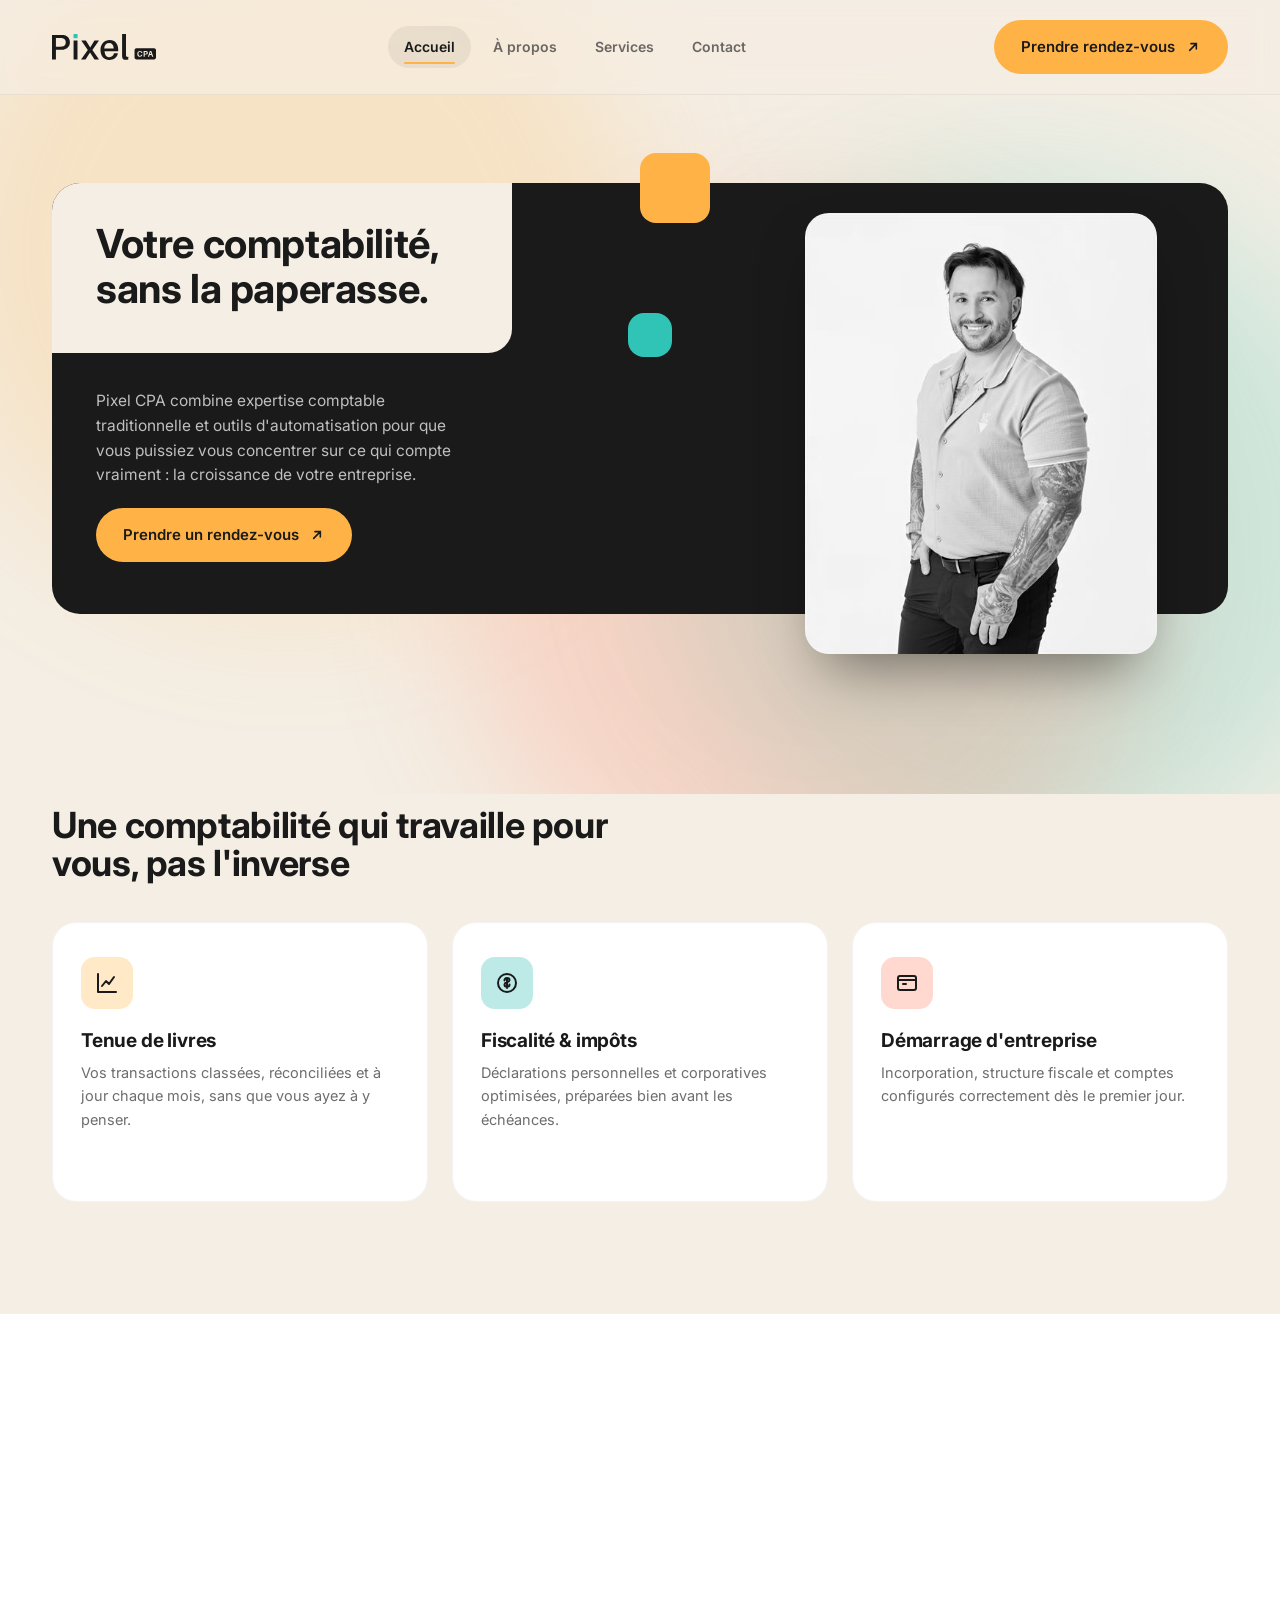
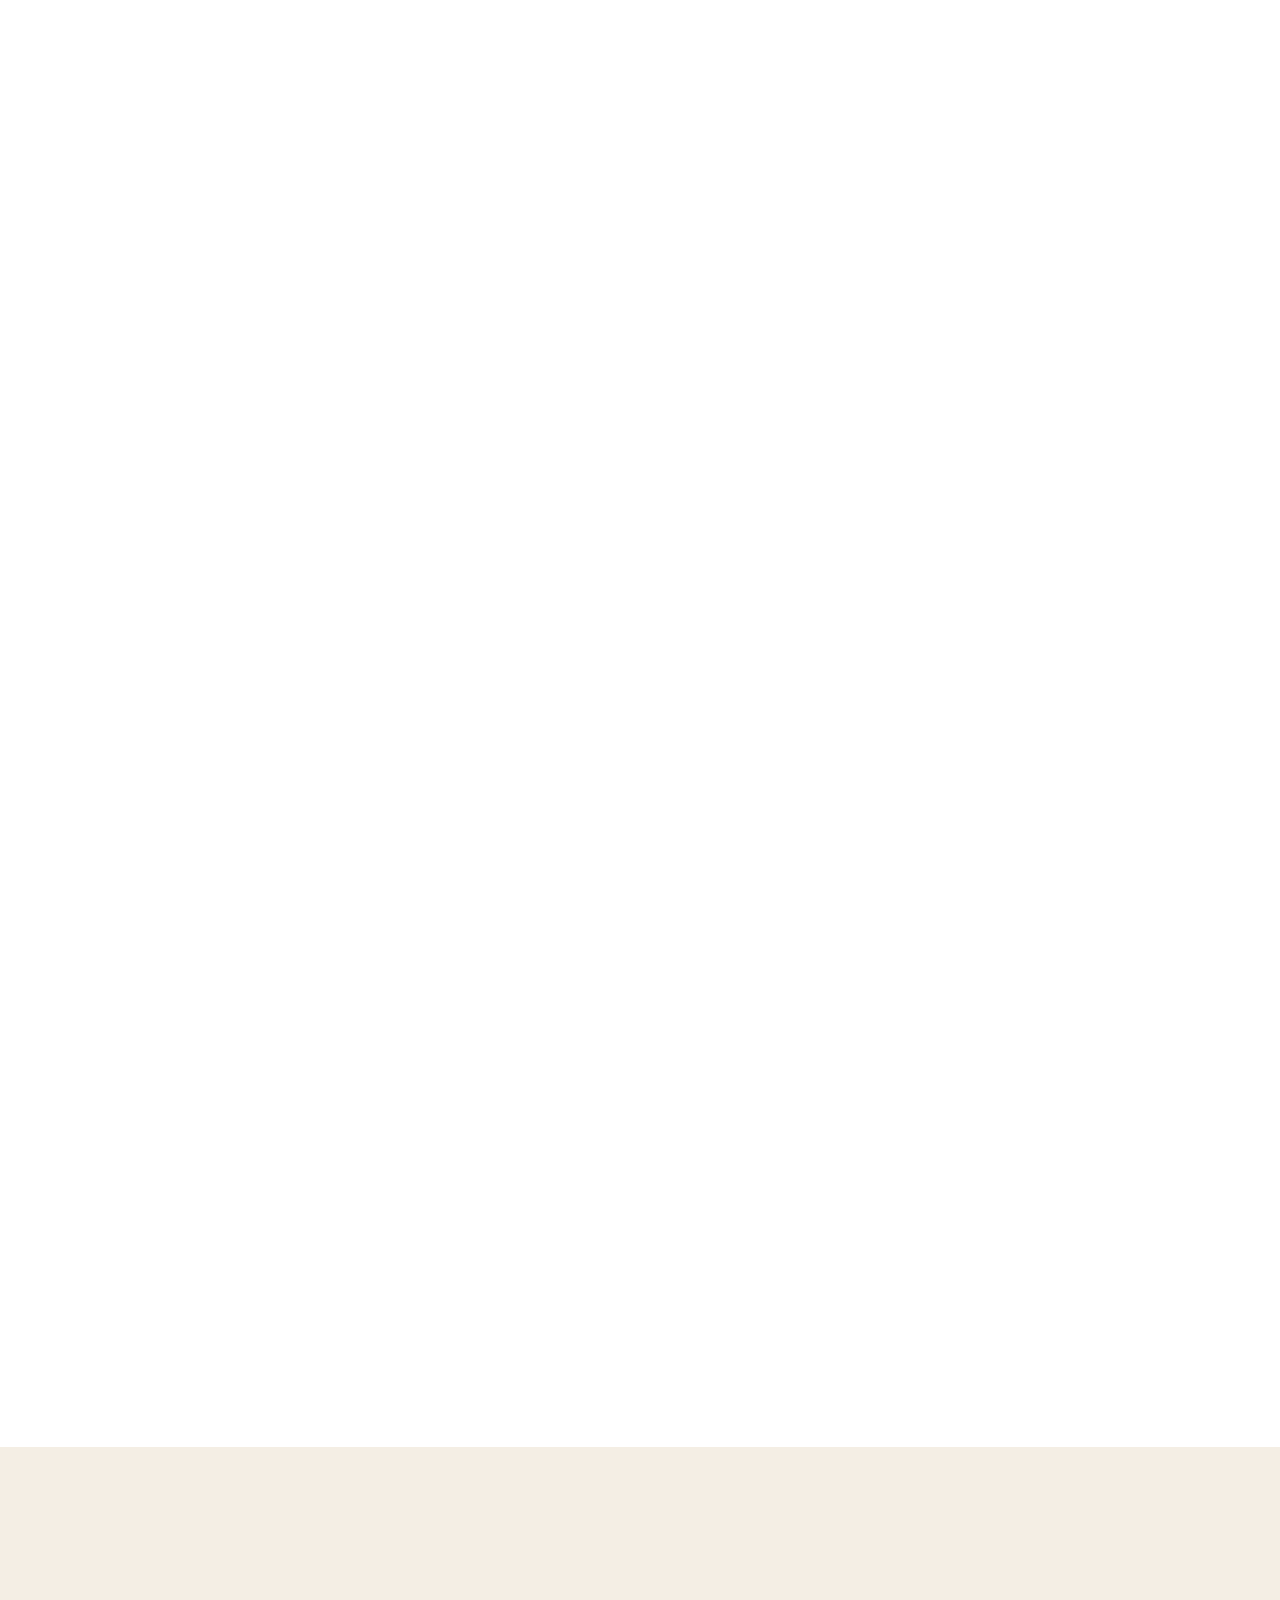
==== index.html @ d7635052 "Add files via upload" ====
<!doctype html>
<html lang="fr-CA">
<head>
<meta charset="UTF-8">
<meta name="viewport" content="width=device-width, initial-scale=1">

<title>Pixel CPA — Comptable pour indépendants et PME au Québec</title>
<meta name="description" content="Cabinet comptable québécois pour travailleurs autonomes et PME : tenue de livres, fiscalité et automatisation. Tarif fixe mensuel, réponse en 24 h. Premier appel gratuit.">
<link rel="canonical" href="https://pixelcpa.ca/">
<meta name="robots" content="index, follow, max-image-preview:large, max-snippet:-1">
<meta name="theme-color" content="#1A1A1A">

<meta property="og:type" content="website">
<meta property="og:site_name" content="Pixel CPA">
<meta property="og:locale" content="fr_CA">
<meta property="og:url" content="https://pixelcpa.ca/">
<meta property="og:title" content="Pixel CPA — Votre comptabilité, sans la paperasse.">
<meta property="og:description" content="Cabinet comptable québécois pour travailleurs autonomes et PME : tenue de livres, fiscalité et automatisation. Tarif fixe mensuel, réponse en 24 h.">
<meta property="og:image" content="https://pixelcpa.ca/assets/img/og-image.jpg">
<meta property="og:image:type" content="image/jpeg">
<meta property="og:image:width" content="1200">
<meta property="og:image:height" content="630">
<meta property="og:image:alt" content="Pixel CPA — Votre comptabilité, sans la paperasse.">

<meta name="twitter:card" content="summary_large_image">
<meta name="twitter:title" content="Pixel CPA — Votre comptabilité, sans la paperasse.">
<meta name="twitter:description" content="Cabinet comptable québécois pour travailleurs autonomes et PME : tenue de livres, fiscalité et automatisation.">
<meta name="twitter:image" content="https://pixelcpa.ca/assets/img/og-image.jpg">
<meta name="twitter:image:alt" content="Pixel CPA — Votre comptabilité, sans la paperasse.">

<link rel="icon" type="image/svg+xml" href="favicon.svg">
<link rel="manifest" href="site.webmanifest">

<link rel="preconnect" href="https://fonts.googleapis.com">
<link rel="preconnect" href="https://fonts.gstatic.com" crossorigin>
<link rel="stylesheet" href="https://fonts.googleapis.com/css2?family=Inter:wght@400;500;600;700;800&family=Jost:wght@600;700&display=swap">
<link rel="stylesheet" href="styles.css">

<link rel="preload" as="image" href="assets/img/cpa-portrait-760.jpg"
      imagesrcset="assets/img/cpa-portrait-480.jpg 480w, assets/img/cpa-portrait-760.jpg 760w, assets/img/cpa-portrait-1100.jpg 1100w"
      imagesizes="(min-width:860px) 30vw, calc(100vw - 92px)"
      fetchpriority="high">

<script src="script.js" defer></script>

<script type="application/ld+json">
{
  "@context": "https://schema.org",
  "@graph": [
    {
      "@type": ["AccountingService", "LocalBusiness"],
      "@id": "https://pixelcpa.ca/#business",
      "name": "Pixel CPA",
      "url": "https://pixelcpa.ca/",
      "image": "https://pixelcpa.ca/assets/img/og-image.jpg",
      "logo": "https://pixelcpa.ca/assets/logo-dark.svg",
      "description": "Cabinet comptable moderne basé au Québec, dédié aux professionnels autonomes et aux petites entreprises. Expertise CPA combinée à l'automatisation.",
      "slogan": "Votre comptabilité, sans la paperasse.",
      "telephone": "+1-418-815-1471",
      "email": "bonjour@pixelcpa.ca",
      "priceRange": "$$",
      "currenciesAccepted": "CAD",
      "address": {
        "@type": "PostalAddress",
        "addressRegion": "QC",
        "addressCountry": "CA"
      },
      "areaServed": {
        "@type": "AdministrativeArea",
        "name": "Québec, Canada"
      },
      "knowsLanguage": ["fr-CA"],
      "openingHoursSpecification": [{
        "@type": "OpeningHoursSpecification",
        "dayOfWeek": ["Monday", "Tuesday", "Wednesday", "Thursday", "Friday"],
        "opens": "08:30",
        "closes": "17:00"
      }],
      "hasOfferCatalog": {
        "@type": "OfferCatalog",
        "name": "Services comptables",
        "itemListElement": [
          { "@type": "Offer", "itemOffered": { "@type": "Service", "name": "Tenue de livres", "description": "Transactions classées, réconciliées et à jour chaque mois." } },
          { "@type": "Offer", "itemOffered": { "@type": "Service", "name": "Fiscalité et impôts", "description": "Déclarations personnelles et corporatives, TPS/TVQ et planification fiscale." } },
          { "@type": "Offer", "itemOffered": { "@type": "Service", "name": "Démarrage d'entreprise", "description": "Incorporation, structure fiscale et configuration comptable." } },
          { "@type": "Offer", "itemOffered": { "@type": "Service", "name": "Automatisation et IA", "description": "Connexion des outils financiers pour réduire la saisie manuelle." } }
        ]
      }
    },
    {
      "@type": "WebSite",
      "@id": "https://pixelcpa.ca/#website",
      "url": "https://pixelcpa.ca/",
      "name": "Pixel CPA",
      "inLanguage": "fr-CA",
      "publisher": { "@id": "https://pixelcpa.ca/#business" }
    },
    {
      "@type": "WebPage",
      "@id": "https://pixelcpa.ca/#webpage",
      "url": "https://pixelcpa.ca/",
      "name": "Pixel CPA — Comptable pour indépendants et PME au Québec",
      "isPartOf": { "@id": "https://pixelcpa.ca/#website" },
      "about": { "@id": "https://pixelcpa.ca/#business" },
      "inLanguage": "fr-CA"
    }
  ]
}
</script>
</head>
<body>
<a href="#main" class="skip-link">Aller au contenu principal</a>
<div class="scroll-progress"></div>

<nav class="nav">
  <div class="wrap">
    <a href="index.html" class="logo" aria-label="Pixel CPA — accueil">
      <img src="assets/logo-dark.svg" alt="Pixel CPA" class="logo-img" width="110" height="26">
    </a>
    <div class="nav-links">
      <a href="index.html" class="active" aria-current="page">Accueil</a>
      <a href="a-propos.html">À propos</a>
      <a href="services.html">Services</a>
      <a href="contact.html">Contact</a>
    </div>
    <div class="nav-cta">
      <a href="contact.html" class="btn btn-primary">
        Prendre rendez-vous
        <svg viewBox="0 0 24 24" fill="none" stroke="currentColor" stroke-width="2.4" stroke-linecap="round" aria-hidden="true"><path d="M7 17L17 7M9 7h8v8"/></svg>
      </a>
      <button class="nav-burger" type="button" aria-label="Ouvrir le menu"><span></span></button>
    </div>
  </div>
</nav>

<main id="main">

<!-- ================= HERO ================= -->
<header class="hero">
  <div class="aurora" aria-hidden="true"><b></b><b></b><b></b></div>
  <div class="wrap">
    <div class="hero-card" data-reveal="scale">
      <div class="hero-bite">
        <h1 class="split-words">Votre comptabilité, sans la paperasse.</h1>
      </div>
      <div class="hero-chip chip-orange" data-parallax="10" aria-hidden="true"></div>
      <div class="hero-chip chip-teal" data-parallax="16" aria-hidden="true"></div>
      <div class="hero-copy" data-reveal="fade">
        <p class="lede">Pixel CPA combine expertise comptable traditionnelle et outils d'automatisation pour que vous puissiez vous concentrer sur ce qui compte vraiment : la croissance de votre entreprise.</p>
        <a href="contact.html" class="btn btn-primary">
          Prendre un rendez-vous
          <svg viewBox="0 0 24 24" fill="none" stroke="currentColor" stroke-width="2.4" stroke-linecap="round" aria-hidden="true"><path d="M7 17L17 7M9 7h8v8"/></svg>
        </a>
      </div>
      <div class="hero-photo">
        <img src="assets/img/cpa-portrait-760.jpg"
             srcset="assets/img/cpa-portrait-480.jpg 480w, assets/img/cpa-portrait-760.jpg 760w, assets/img/cpa-portrait-1100.jpg 1100w"
             sizes="(min-width:860px) 30vw, calc(100vw - 92px)"
             width="760" height="950"
             fetchpriority="high" decoding="async"
             alt="Le comptable professionnel agréé derrière Pixel CPA">
      </div>
    </div>
  </div>
</header>

<!-- ================= SERVICES ================= -->
<section id="services" class="section-defer">
  <div class="wrap">
    <div class="s-head" data-reveal="fade" style="margin-bottom:40px;">
      <h2 style="font-size:clamp(26px,3vw,36px);">Une comptabilité qui travaille pour vous, pas l'inverse</h2>
    </div>

    <div class="services-grid stagger">
      <a class="s-card" href="services.html" data-reveal="scale" style="--i:0">
        <div class="s-icon orange">
          <svg viewBox="0 0 24 24" fill="none" stroke-width="2" stroke-linecap="round" stroke-linejoin="round" aria-hidden="true"><path d="M3 3v18h18"/><path d="M7 15l4-5 3 3 5-7"/></svg>
        </div>
        <h3>Tenue de livres</h3>
        <p>Vos transactions classées, réconciliées et à jour chaque mois, sans que vous ayez à y penser.</p>
        <span class="go">En savoir plus →</span>
      </a>

      <a class="s-card" href="services.html" data-reveal="scale" style="--i:1">
        <div class="s-icon teal">
          <svg viewBox="0 0 24 24" fill="none" stroke-width="2" stroke-linecap="round" stroke-linejoin="round" aria-hidden="true"><circle cx="12" cy="12" r="9"/><path d="M12 7v10M9.5 9.5c0-1.4 1.1-2.5 2.5-2.5s2.5 1 2.5 2.2c0 2.6-5 1.6-5 4.3 0 1.3 1.1 2.3 2.5 2.3s2.5-1 2.5-2.3"/></svg>
        </div>
        <h3>Fiscalité &amp; impôts</h3>
        <p>Déclarations personnelles et corporatives optimisées, préparées bien avant les échéances.</p>
        <span class="go">En savoir plus →</span>
      </a>

      <a class="s-card" href="services.html" data-reveal="scale" style="--i:2">
        <div class="s-icon coral">
          <svg viewBox="0 0 24 24" fill="none" stroke-width="2" stroke-linecap="round" stroke-linejoin="round" aria-hidden="true"><rect x="3" y="5" width="18" height="14" rx="2"/><path d="M3 9h18M8 13h3"/></svg>
        </div>
        <h3>Démarrage d'entreprise</h3>
        <p>Incorporation, structure fiscale et comptes configurés correctement dès le premier jour.</p>
        <span class="go">En savoir plus →</span>
      </a>
    </div>
  </div>
</section>

<!-- ================= POURQUOI PIXEL CPA ================= -->
<section class="section-tight section-defer" style="background:var(--white);">
  <div class="wrap">
    <div class="s-head" data-reveal="fade">
      <span class="eyebrow">Pourquoi Pixel CPA</span>
      <h2 style="font-size:clamp(26px,3vw,36px);">Le sérieux d'un cabinet comptable, la rapidité d'un outil moderne</h2>
    </div>

    <div class="why-grid stagger">
      <div class="why-card" data-reveal="scale" style="--i:0">
        <img src="assets/icons/pixel-mark-orange.svg" alt="" width="30" height="30" loading="lazy" decoding="async" class="mark">
        <h4>Automatisation intelligente</h4>
        <p>Vos comptes se synchronisent et se réconcilient automatiquement, jour après jour.</p>
      </div>
      <div class="why-card" data-reveal="scale" style="--i:1">
        <img src="assets/icons/pixel-mark-teal.svg" alt="" width="30" height="30" loading="lazy" decoding="async" class="mark">
        <h4>Un vrai humain, pas un robot</h4>
        <p>Votre CPA répond à vos questions et vous appelle avant chaque échéance importante.</p>
      </div>
      <div class="why-card" data-reveal="scale" style="--i:2">
        <img src="assets/icons/pixel-mark-coral.svg" alt="" width="30" height="30" loading="lazy" decoding="async" class="mark">
        <h4>Transparence totale</h4>
        <p>Un tarif fixe mensuel, sans surprise, et un accès en tout temps à vos rapports.</p>
      </div>
      <div class="why-card" data-reveal="scale" style="--i:3">
        <img src="assets/icons/pixel-mark-blue.svg" alt="" width="30" height="30" loading="lazy" decoding="async" class="mark">
        <h4>Ancré au Québec</h4>
        <p>Un cabinet local qui connaît vos réalités fiscales, pas un centre d'appels à distance.</p>
      </div>
    </div>
  </div>
</section>

<!-- ================= SHOWCASE (photo + quote) ================= -->
<section class="section-tight section-defer">
  <div class="wrap">
    <figure class="showcase" data-reveal="fade">
      <div class="showcase-photo">
        <img src="assets/img/cpa-showcase-1200.jpg"
             srcset="assets/img/cpa-showcase-760.jpg 760w, assets/img/cpa-showcase-1200.jpg 1200w, assets/img/cpa-showcase-1800.jpg 1800w"
             sizes="(min-width:1240px) 1176px, calc(100vw - 64px)"
             width="1200" height="960"
             loading="lazy" decoding="async"
             alt="Le comptable professionnel agréé de Pixel CPA, en portrait">
      </div>
      <blockquote class="showcase-quote">
        <span class="quote-mark" aria-hidden="true">"</span>
        <p class="quote">Pixel CPA a pris en charge toute ma tenue de livres en moins de deux semaines. J'ai enfin une vue claire sur mes finances chaque mois, sans lever le petit doigt.</p>
        <figcaption class="who">Propriétaire d'une PME de services · Saguenay–Lac-Saint-Jean</figcaption>
      </blockquote>
    </figure>
  </div>
</section>

<!-- ================= EN CHIFFRES ================= -->
<section class="section-tight section-defer">
  <div class="wrap">
    <div class="panel-dark stats-panel" data-reveal="scale">
      <div class="aurora" aria-hidden="true"><b></b><b></b><b></b></div>
      <img src="assets/icons/pixel-mark-white.svg" alt="" width="240" height="240" loading="lazy" decoding="async" class="mark-bg">
      <div class="stats-grid stagger">
        <div class="stat" data-reveal="fade" style="--i:0">
          <div class="num" data-count="80" data-suffix="+">0+</div>
          <div class="lbl">Clients accompagnés au Québec</div>
        </div>
        <div class="stat" data-reveal="fade" style="--i:1">
          <div class="num" data-count="24" data-suffix="h">0h</div>
          <div class="lbl">Délai moyen de réponse</div>
        </div>
        <div class="stat" data-reveal="fade" style="--i:2">
          <div class="num" data-count="100" data-suffix="%">0%</div>
          <div class="lbl">Réconciliation automatisée</div>
        </div>
        <div class="stat" data-reveal="fade" style="--i:3">
          <div class="num" data-count="5" data-suffix="+">0+</div>
          <div class="lbl">Années d'expertise comptable</div>
        </div>
      </div>
    </div>
  </div>
</section>

<!-- ================= CTA ================= -->
<section class="section-defer">
  <div class="wrap">
    <div class="panel-dark cta-split" data-reveal="scale">
      <div class="aurora" aria-hidden="true"><b></b><b></b><b></b></div>
      <div class="cta-split-head">
        <span class="eyebrow on-dark">Prêt à simplifier votre comptabilité ?</span>
        <h2>Parlons de votre entreprise</h2>
      </div>
      <div class="cta-split-body">
        <p class="lede">Un premier appel de 20 minutes, sans engagement, pour voir si on est faits l'un pour l'autre. On discute de votre réalité d'affaires et de ce qui vous ferait gagner le plus de temps dès le premier mois.</p>
        <a href="contact.html" class="btn btn-primary">
          Prendre un rendez-vous
          <svg viewBox="0 0 24 24" fill="none" stroke="currentColor" stroke-width="2.4" stroke-linecap="round" aria-hidden="true"><path d="M7 17L17 7M9 7h8v8"/></svg>
        </a>
      </div>
    </div>
  </div>
</section>

</main>

<footer>
  <div class="wrap">
    <div class="foot-top">
      <div class="foot-brand">
        <a href="index.html" class="logo on-dark" aria-label="Pixel CPA — accueil">
          <img src="assets/logo-light.svg" alt="Pixel CPA" class="logo-img" width="110" height="26" loading="lazy" decoding="async">
        </a>
        <p>Cabinet comptable moderne basé au Québec, dédié aux professionnels autonomes et petites entreprises.</p>
      </div>
      <nav class="foot-col" aria-label="Navigation du pied de page">
        <h5>Navigation</h5>
        <a href="index.html">Accueil</a>
        <a href="a-propos.html">À propos</a>
        <a href="services.html">Services</a>
        <a href="contact.html">Contact</a>
      </nav>
      <div class="foot-col">
        <h5>Services</h5>
        <a href="services.html">Tenue de livres</a>
        <a href="services.html">Fiscalité &amp; impôts</a>
        <a href="services.html">Démarrage d'entreprise</a>
        <a href="services.html">Automatisation &amp; IA</a>
      </div>
      <div class="foot-col">
        <h5>Contact</h5>
        <a href="tel:+14188151471">+1 418 815-1471</a>
        <a href="mailto:bonjour@pixelcpa.ca">bonjour@pixelcpa.ca</a>
        <a href="contact.html">Québec, Canada</a>
      </div>
    </div>
    <div class="foot-bottom">
      <span>© 2026 Pixel CPA. Tous droits réservés.</span>
      <div class="foot-social">
        <a href="mailto:bonjour@pixelcpa.ca" aria-label="Nous écrire par courriel"><svg viewBox="0 0 24 24" fill="none" stroke-width="2" stroke-linecap="round" stroke-linejoin="round" aria-hidden="true"><rect x="3" y="5" width="18" height="14" rx="2"/><path d="M3 7l9 6 9-6"/></svg></a>
        <a href="tel:+14188151471" aria-label="Nous appeler"><svg viewBox="0 0 24 24" fill="none" stroke-width="2" stroke-linecap="round" stroke-linejoin="round" aria-hidden="true"><path d="M22 16.9v3a2 2 0 0 1-2.2 2 19.8 19.8 0 0 1-8.6-3.1 19.5 19.5 0 0 1-6-6A19.8 19.8 0 0 1 2.1 4.2 2 2 0 0 1 4.1 2h3a2 2 0 0 1 2 1.7c.1.9.3 1.8.6 2.7a2 2 0 0 1-.5 2.1L8 9.7a16 16 0 0 0 6 6l1.2-1.2a2 2 0 0 1 2.1-.5c.9.3 1.8.5 2.7.6a2 2 0 0 1 1.7 2z"/></svg></a>
      </div>
    </div>
  </div>
</footer>

</body>
</html>
---- styles.css ----
/* ===========================================================
   PIXEL CPA — Design tokens (from Identité Visuelle 2026)
   =========================================================== */

/* Fonts are loaded from <link rel="preconnect"> + <link rel="stylesheet"> in each page's
   <head>. An @import here would be discovered only after this file parses, delaying the
   font request by a full round-trip. */

:root{
  /* primaires */
  --dark:        #1A1A1A;
  --cream:       #FBEEDD;
  --cream-mid:   #FFD69C;
  --orange:      #FFB347;
  --teal:        #30C4B6;
  --teal-mid:    #8CD2CB;
  --teal-pale:   #BDEAE6;

  /* secondaires (accents de données / ponctuels) */
  --coral:       #FF6B4A;
  --blue:        #005F97;
  --pink:        #FC96AC;

  --white:       #FFFFFF;
  --paper:       #F4EEE4;
  --ink:         #1A1A1A;
  --ink-soft:    rgba(26,26,26,.64);
  --ink-faint:   rgba(26,26,26,.42);

  --radius-xl:   32px;
  --radius-lg:   24px;
  --radius-md:   16px;
  --radius-sm:   10px;

  --font-display:'Jost', sans-serif;
  --font-body:   'Inter', sans-serif;

  --ease: cubic-bezier(.22,.9,.32,1);
}

*,*::before,*::after{box-sizing:border-box;}
html{scroll-behavior:smooth;}
@media (prefers-reduced-motion: reduce){
  html{scroll-behavior:auto;}
  *,*::before,*::after{animation-duration:.001ms !important; animation-iteration-count:1 !important; transition-duration:.001ms !important; scroll-behavior:auto !important;}
}

body{
  margin:0;
  background:var(--paper);
  color:var(--ink);
  font-family:'Inter', var(--font-body), sans-serif;
  font-size:16px;
  line-height:1.6;
  -webkit-font-smoothing:antialiased;
  overflow-x:hidden;
}

h1,h2,h3,h4{
  font-family:'Inter', var(--font-display), sans-serif;
  font-weight:700;
  line-height:1.06;
  margin:0;
  letter-spacing:-.01em;
}

p{margin:0;}
a{color:inherit; text-decoration:none;}
img{max-width:100%; display:block;}
button{font-family:inherit; cursor:pointer;}

.wrap{
  max-width:1240px;
  margin:0 auto;
  padding:0 32px;
}

.eyebrow{
  display:inline-flex;
  align-items:center;
  gap:8px;
  font-family:var(--font-body);
  font-weight:700;
  font-size:12px;
  letter-spacing:.14em;
  text-transform:uppercase;
  color:var(--dark);
  background:var(--teal-pale);
  padding:7px 16px 7px 13px;
  border-radius:999px;
}
.eyebrow::before{
  content:'';
  width:7px;height:7px;border-radius:2px;
  background:var(--teal);
  flex:none;
}
.eyebrow.on-dark{background:rgba(255,255,255,.1); color:var(--white);}
.eyebrow.on-dark::before{background:var(--orange);}
.eyebrow.orange{background:#FFE9C7;}
.eyebrow.orange::before{background:var(--orange);}

/* ---------- buttons ---------- */
.btn{
  display:inline-flex;
  align-items:center;
  gap:10px;
  font-weight:600;
  font-size:15px;
  padding:14px 26px;
  border-radius:999px;
  border:1.5px solid transparent;
  transition:transform .35s var(--ease), box-shadow .35s var(--ease), background .25s ease, color .25s ease;
  white-space:nowrap;
}
.btn-primary{
  background:var(--orange);
  color:var(--dark);
}
.btn-primary:hover{
  transform:translateY(-2px);
  box-shadow:0 14px 28px -12px rgba(255,179,71,.65);
}
.btn-dark{
  background:var(--dark);
  color:var(--white);
}
.btn-dark:hover{
  transform:translateY(-2px);
  box-shadow:0 14px 28px -14px rgba(0,0,0,.5);
}
.btn-ghost{
  background:transparent;
  border-color:rgba(26,26,26,.18);
  color:var(--dark);
}
.btn-ghost:hover{ background:rgba(26,26,26,.06); }
.btn-ghost.on-dark{ border-color:rgba(255,255,255,.25); color:var(--white); }
.btn-ghost.on-dark:hover{ background:rgba(255,255,255,.08); }
.btn svg{width:16px;height:16px; transition:transform .35s var(--ease);}
.btn:hover svg{transform:translate(3px,-3px);}

/* ---------- logo (real brand SVG, from Pixel_Logo_Export) ---------- */
.logo{ display:inline-flex; align-items:center; }
.logo-img{ height:26px; width:auto; display:block; }

/* ---------- skip link ---------- */
.skip-link{
  position:absolute; left:16px; top:-100px;
  z-index:300;
  background:var(--dark); color:var(--white);
  padding:12px 20px; border-radius:0 0 12px 12px;
  font-size:14px; font-weight:600;
  transition:top .25s var(--ease);
}
.skip-link:focus{ top:0; }

:where(a, button, .faq-q):focus-visible{
  outline:2.5px solid var(--orange);
  outline-offset:3px;
  border-radius:6px;
}

/* ---------- scroll progress ---------- */
.scroll-progress{
  position:fixed; top:0; left:0; width:0%; height:3px;
  background:linear-gradient(90deg, var(--orange), var(--teal));
  z-index:200;
  transition:width .12s linear;
}

/* ---------- nav ---------- */
.nav{
  position:sticky; top:0; z-index:100;
  padding:20px 0;
  background:rgba(244,238,228,.72);
  backdrop-filter:blur(14px) saturate(140%);
  border-bottom:1px solid rgba(26,26,26,.06);
  transition:padding .3s var(--ease), box-shadow .3s var(--ease), background .3s var(--ease);
  animation:navDrop .7s var(--ease) both;
}
.nav.is-stuck{
  padding:12px 0;
  background:rgba(244,238,228,.86);
  box-shadow:0 10px 30px -22px rgba(26,26,26,.5);
}
@keyframes navDrop{ from{ transform:translateY(-100%); opacity:0; } to{ transform:translateY(0); opacity:1; } }
.nav .wrap{display:flex; align-items:center; justify-content:space-between; gap:24px;}
.logo-img{ animation:markPop .6s var(--ease) .35s both; }
@keyframes markPop{ from{ transform:scale(.7); opacity:0; } to{ transform:scale(1); opacity:1; } }
.nav-links{display:flex; align-items:center; gap:6px;}
.nav-links a{
  position:relative;
  padding:10px 16px; border-radius:999px; font-size:14px; font-weight:600; color:var(--ink-soft);
  transition:background .25s ease, color .25s ease;
}
.nav-links a:hover, .nav-links a.active{ background:rgba(26,26,26,.06); color:var(--dark); }
.nav-links a.active::after{
  content:''; position:absolute; left:16px; right:16px; bottom:4px; height:2px; border-radius:2px;
  background:var(--orange);
}
.nav-cta{display:flex; align-items:center; gap:10px;}
.nav-burger{display:none; width:42px; height:42px; border-radius:12px; border:1.5px solid rgba(26,26,26,.15); background:none; align-items:center; justify-content:center;}
.nav-burger span, .nav-burger span::before, .nav-burger span::after{content:'';display:block; width:18px; height:2px; background:var(--dark); position:relative; transition:all .25s ease;}
.nav-burger span::before{position:absolute; top:-6px;}
.nav-burger span::after{position:absolute; top:6px;}
.nav-burger.is-open span{ background:transparent; }
.nav-burger.is-open span::before{ top:0; transform:rotate(45deg); }
.nav-burger.is-open span::after{ top:0; transform:rotate(-45deg); }

/* ---------- reveal-on-scroll ---------- */
[data-reveal]{
  opacity:0;
  transform:translate3d(0,18px,0);
  filter:blur(6px);
  transition:opacity .8s var(--ease), transform .8s var(--ease), filter .8s var(--ease);
  will-change:opacity, transform, filter;
  backface-visibility:hidden;
  -webkit-font-smoothing:antialiased;
}
[data-reveal].in{ opacity:1; transform:translate3d(0,0,0) scale(1); filter:blur(0); }
[data-reveal="fade"]{ transform:translate3d(0,14px,0); }
[data-reveal="left"]{ transform:translate3d(-24px,0,0); }
[data-reveal="right"]{ transform:translate3d(24px,0,0); }
[data-reveal="scale"]{ transform:translate3d(0,22px,0) scale(.97); }

/* text keeps the blur-up but never a transform: sub-pixel shifting on glyphs looks dirty */
h1[data-reveal],
h2[data-reveal],
h3[data-reveal],
h4[data-reveal],
.eyebrow[data-reveal],
.crumb[data-reveal],
.lede[data-reveal],
p[data-reveal]{
  transform:none !important;
  transition:opacity .8s var(--ease), filter .8s var(--ease);
}

.stagger > *{ transition-delay:calc(var(--i,0) * 90ms); }

/* once revealed, drop the compositing hints so long pages don't hold dozens of layers */
[data-reveal].done{ will-change:auto; filter:none; }

/* ---------- headline word reveal (JS splits .split-words into <span><i>word</i></span>) ---------- */
.split-words .w{
  display:inline-block;
  overflow:hidden;
  vertical-align:top;
  padding-bottom:.06em; /* room for descenders inside the mask */
}
.split-words .w > i{
  display:inline-block;
  font-style:inherit;
  transform:translateY(105%);
  transition:transform .9s var(--ease);
  transition-delay:calc(var(--wi,0) * 55ms);
}
.split-words.in .w > i{ transform:translateY(0); }

/* ---------- cursor spotlight on light cards ---------- */
.s-card, .why-card, .pr-card, .v-card{ position:relative; isolation:isolate; }
.s-card::after, .why-card::after, .pr-card::after, .v-card::after{
  content:'';
  position:absolute; inset:0;
  border-radius:inherit;
  background:radial-gradient(260px circle at var(--mx,50%) var(--my,50%), rgba(255,179,71,.16), transparent 70%);
  opacity:0;
  transition:opacity .45s ease;
  pointer-events:none;
  z-index:-1;
}
.s-card:hover::after, .why-card:hover::after, .pr-card:hover::after, .v-card:hover::after{ opacity:1; }
.pr-card.feat::after{ background:radial-gradient(260px circle at var(--mx,50%) var(--my,50%), rgba(255,179,71,.22), transparent 70%); }

/* ---------- button shine sweep ---------- */
.btn{ position:relative; overflow:hidden; }
.btn::before{
  content:'';
  position:absolute; top:0; bottom:0; left:-60%;
  width:40%;
  background:linear-gradient(100deg, transparent, rgba(255,255,255,.45), transparent);
  transform:skewX(-18deg);
  transition:left .6s var(--ease);
  pointer-events:none;
}
.btn:hover::before{ left:120%; }
.btn-dark::before{ background:linear-gradient(100deg, transparent, rgba(255,255,255,.18), transparent); }

/* ---------- photos: grayscale by default, colour + slow push-in on hover ---------- */
.hero-photo img, .showcase-photo img, .founder img{
  transition:transform 1.1s var(--ease), filter .7s ease;
}
.hero-photo:hover img, .showcase-photo:hover img, .founder:hover img{
  transform:scale(1.04);
  filter:grayscale(0) contrast(1);
}

/* ---------- ambient aurora blobs (behind dark panels + hero) ---------- */
.aurora{
  position:absolute; inset:-20% -10%;
  pointer-events:none;
  z-index:0;
  overflow:hidden;
  border-radius:inherit;
}
.aurora b{
  position:absolute;
  display:block;
  width:46%; aspect-ratio:1;
  border-radius:50%;
  filter:blur(70px);
  opacity:.32;
  animation:drift 18s ease-in-out infinite;
}
.aurora b:nth-child(1){ background:var(--orange); top:-10%; left:4%; }
.aurora b:nth-child(2){ background:var(--teal);   top:24%; right:2%; animation-delay:-6s; }
.aurora b:nth-child(3){ background:var(--coral);  bottom:-16%; left:38%; animation-delay:-12s; opacity:.22; }
@keyframes drift{
  0%,100%{ transform:translate3d(0,0,0) scale(1); }
  33%    { transform:translate3d(6%,-8%,0) scale(1.12); }
  66%    { transform:translate3d(-5%,6%,0) scale(.94); }
}
/* The aurora is absolutely positioned, so it would paint over static siblings. Lift the
   content wrappers by name — a blanket `.panel-dark > *` rule would tie on specificity with
   `.stats-panel .mark-bg` and clobber its position:absolute. */
.cta-split-head, .cta-split-body{ position:relative; z-index:2; }

/* ---------- scroll-driven progress bar (no JS on browsers that support it) ---------- */
@supports (animation-timeline: scroll()){
  .scroll-progress{
    width:100%;
    transform-origin:0 50%;
    transform:scaleX(0);
    transition:none;
    animation:progress linear both;
    animation-timeline:scroll(root block);
  }
  @keyframes progress{ from{ transform:scaleX(0); } to{ transform:scaleX(1); } }
}

/* ---------- cross-document view transitions (progressive enhancement) ---------- */
@view-transition{ navigation:auto; }
.nav{ view-transition-name:site-nav; }
footer{ view-transition-name:site-footer; }
::view-transition-old(root){ animation:vtOut .28s var(--ease) both; }
::view-transition-new(root){ animation:vtIn .42s var(--ease) both; }
@keyframes vtOut{ to{ opacity:0; transform:translateY(-8px); } }
@keyframes vtIn{ from{ opacity:0; transform:translateY(10px); } }

/* ---------- motion opt-out: kill every ambient/scroll animation, show final state ---------- */
@media (prefers-reduced-motion: reduce){
  [data-reveal]{ opacity:1 !important; transform:none !important; filter:none !important; }
  .split-words .w > i{ transform:none !important; }
  .aurora, .btn::before, .s-card::after, .why-card::after, .pr-card::after, .v-card::after{ display:none; }
  .chip, .hero-chip, .strip .items-track{ animation:none !important; }
  @view-transition{ navigation:none; }
}

/* ---------- deconstructed rectangle block (signature shape) ---------- */
.deco{
  position:relative;
  background:var(--dark);
  border-radius:28px;
  overflow:hidden;
}
.deco-bite{
  position:absolute;
  top:0; left:0;
  background:var(--paper);
  border-bottom-right-radius:24px;
  z-index:2;
}
.deco::before{
  content:'';
  position:absolute; inset:0;
  background:radial-gradient(480px circle at var(--mx,50%) var(--my,20%), rgba(255,255,255,.09), transparent 62%);
  opacity:0;
  transition:opacity .5s ease;
  pointer-events:none;
  z-index:1;
}
.deco:hover::before{ opacity:1; }

/* floating pixel chips (ambient motion + pointer parallax) */
.chip{
  position:absolute;
  border-radius:var(--radius-md);
  animation:float 7s ease-in-out infinite;
}
/* --px/--py are written by the pointer-parallax handler. Folding them into the keyframes'
   transform lets the drift and the parallax coexist — two separate transform declarations
   would just overwrite one another. */
@keyframes float{
  0%,100%{ transform:translate(var(--px,0px), var(--py,0px)) rotate(0deg); }
  50%    { transform:translate(var(--px,0px), calc(var(--py,0px) - 14px)) rotate(3deg); }
}

/* ---------- section spacing ---------- */
section{ padding:112px 0; position:relative; }
.section-tight{ padding:72px 0; }

/* ---------- hero ---------- */
.hero{ padding-top:48px; padding-bottom:64px; }
.hero-grid{
  display:grid;
  grid-template-columns:.92fr 1fr;
  gap:56px;
  align-items:center;
}
.hero-cta{ display:flex; align-items:center; gap:18px; margin-top:34px; flex-wrap:wrap; }

/* single notched hero panel (matches brand-guide mockup) — sized by content, never by a fixed height,
   so it can't overflow regardless of how the heading wraps, the viewport width, or font fallback. */
.hero-card{
  position:relative;
  display:flex; flex-direction:column;
  background:var(--dark);
  border-radius:28px;
}
.hero-bite{
  position:relative;
  background:var(--paper);
  border-top-left-radius:28px;
  border-bottom-right-radius:24px;
  padding:30px 26px 24px;
  z-index:2;
}
.hero-bite h1{ font-size:clamp(28px,7vw,40px); max-width:16ch; margin:0; }
.hero-copy{ position:relative; z-index:2; padding:22px 26px 0; }
.hero-copy .lede{ color:rgba(255,255,255,.72); font-size:15.5px; max-width:48ch; }
.hero-copy .btn{ margin-top:20px; }
.hero-chip{ display:none; border-radius:var(--radius-md); animation:float 7s ease-in-out infinite; }
.hero-photo{
  position:relative;
  margin:22px 26px 28px;
  border-radius:var(--radius-lg);
  overflow:hidden;
  aspect-ratio:16/11;
  box-shadow:0 30px 60px -20px rgba(0,0,0,.5);
  z-index:3;
}
/* cover-fit inside the ratio box, biased upward so the crop never cuts through the face */
.hero-photo img{ width:100%; height:100%; object-fit:cover; object-position:50% 18%; display:block; filter:grayscale(1) contrast(1.05); }

/* desktop: text block stays in normal (auto-height) flow so it can never overflow;
   the photo is decoupled from that flow (position:absolute, anchored from the bottom only)
   so it can never inflate the card's height either — each piece is sized by its own content. */
@media(min-width:860px){
  .hero-card{ display:block; margin-top:40px; padding-bottom:8px; }
  .hero-bite{ width:min(460px,46%); padding:40px 44px; }
  .hero-copy{ width:min(460px,46%); padding:36px 44px 44px; }
  .hero-photo{
    position:absolute;
    right:6%; bottom:-40px;
    width:30%;
    margin:0;
    aspect-ratio:4/5;
    height:auto;
  }
  /* both chips sit in the open dark gap between the text column and the photo —
     never over the photo, never over the paragraph text. */
  .hero-chip{ display:block; position:absolute; }
  .chip-orange{ top:-30px; left:50%; width:70px; height:70px; background:var(--orange); z-index:4; }
  .chip-teal{ top:130px; left:49%; width:44px; height:44px; background:var(--teal); z-index:1; animation-delay:1.2s; }
}
@media(max-width:480px){
  .hero-bite{ padding:26px 20px 20px; }
  .hero-copy{ padding:18px 20px 0; }
  .hero-photo{ margin:18px 20px 26px; }
}

.hero-visual{
  position:relative;
  height:460px;
}
.hero-visual .deco{
  position:absolute; inset:0;
  padding:28px;
}
.hero-visual .deco-bite{ width:44%; height:38%; }
.hero-visual .founder{
  position:absolute; right:24px; bottom:24px; top: 38%;
  width:46%;
  border-radius:var(--radius-lg);
  overflow:hidden;
  box-shadow:0 30px 60px -20px rgba(0,0,0,.5);
  z-index:3;
}
.hero-visual .founder img{ width:100%; height:auto; display:block; filter:grayscale(1) contrast(1.05); }
.hero-visual .stat-card{
  position:absolute; left:28px; bottom:28px;
  background:var(--white);
  border-radius:var(--radius-md);
  padding:18px 20px;
  z-index:3;
  box-shadow:0 24px 48px -20px rgba(0,0,0,.35);
  min-width:160px;
}
.hero-visual .stat-card .num{ font-family:var(--font-display); font-size:30px; font-weight:700; color:var(--dark); }
.hero-visual .stat-card .lbl{ font-size:12px; color:var(--ink-faint); font-weight:600; margin-top:2px; }

/* ---------- logo strip (marquee) ---------- */
.strip{
  display:flex; align-items:center; gap:28px;
  padding:26px 0;
  border-top:1px solid rgba(26,26,26,.08);
  border-bottom:1px solid rgba(26,26,26,.08);
}
.strip span{ flex:none; font-size:13px; font-weight:700; letter-spacing:.05em; color:var(--ink-faint); text-transform:uppercase; }
.strip .items{
  flex:1 1 auto; min-width:0; overflow:hidden; position:relative;
  -webkit-mask-image:linear-gradient(90deg, transparent, #000 6%, #000 94%, transparent);
  mask-image:linear-gradient(90deg, transparent, #000 6%, #000 94%, transparent);
}
.strip .items-track{ display:flex; gap:36px; flex:none; width:max-content; animation:marquee 26s linear infinite; }
.strip:hover .items-track{ animation-play-state:paused; }
.strip .items b, .strip .items-track b{ font-family:var(--font-display); font-weight:600; font-size:16px; color:var(--ink-soft); white-space:nowrap; }
@keyframes marquee{ from{ transform:translateX(0); } to{ transform:translateX(-50%); } }

/* ---------- section headers ---------- */
.s-head{ max-width:640px; margin-bottom:56px; }
.s-head h2{ font-size:clamp(30px,3.4vw,44px); margin-top:16px; }
.s-head .lede{ margin-top:16px; color:var(--ink-soft); font-size:16px; }
.s-head.center{ margin-left:auto; margin-right:auto; text-align:center; }

/* ---------- services grid ---------- */
.services-grid{ display:grid; grid-template-columns:repeat(3,1fr); gap:24px; perspective:1200px; }
.s-card{
  background:var(--white);
  border-radius:var(--radius-lg);
  padding:34px 28px 30px;
  position:relative;
  transition:transform .15s ease-out, box-shadow .45s var(--ease);
  border:1px solid rgba(26,26,26,.05);
  will-change:transform;
}
.s-card:hover{ box-shadow:0 30px 60px -28px rgba(26,26,26,.28); }
.s-card:not(:hover){ transform:none !important; }
.s-icon{
  width:52px; height:52px; border-radius:14px;
  display:flex; align-items:center; justify-content:center;
  margin-bottom:22px;
  transition:transform .4s var(--ease);
}
.s-card:hover .s-icon{ transform:rotate(-6deg) scale(1.06); }
.s-icon svg{width:24px;height:24px;}
.s-card h3{ font-size:19px; margin-bottom:10px; }
.s-card p{ font-size:14.5px; color:var(--ink-soft); }
.s-card .go{
  display:inline-flex; align-items:center; gap:6px; margin-top:18px;
  font-size:13px; font-weight:700; color:var(--dark);
  opacity:0; transform:translateX(-6px);
  transition:opacity .3s ease, transform .3s ease;
}
.s-card:hover .go{ opacity:1; transform:translateX(0); }
.s-icon.orange{ background:#FFE9C7; }
.s-icon.teal{ background:var(--teal-pale); }
.s-icon.coral{ background:#FFD9CF; }
.s-icon.blue{ background:#CFE4F0; }
.s-icon svg{ stroke:var(--dark); }

/* ---------- pixel blocks decorative row ---------- */
.pixel-row{ display:flex; gap:18px; align-items:flex-end; }
.pixel-row .px{ border-radius:var(--radius-md); }

/* ---------- dark panel (about / cta) ---------- */
.panel-dark{
  background:var(--dark);
  color:var(--white);
  border-radius:var(--radius-xl);
  padding:64px;
  position:relative;
  overflow:hidden;
}
.panel-dark h2, .panel-dark h3{ color:var(--white); }
.panel-dark .lede{ color:rgba(255,255,255,.68); }

/* ---------- showcase (photo + quote, stacked per brand-guide mockup) ---------- */
.showcase{ margin:0; }                 /* <figure> */
.showcase-quote{ margin:0; }           /* <blockquote> */
.showcase-photo{ border-radius:var(--radius-xl); overflow:hidden; }
.showcase-photo img{ width:100%; height:auto; display:block; filter:grayscale(1); }
.showcase-quote{ max-width:640px; margin-top:32px; }
.showcase-quote .quote-mark{ font-family:var(--font-display); font-size:56px; line-height:.6; color:var(--orange); margin-bottom:6px; display:block; }
.showcase-quote .quote{ font-size:18px; font-weight:500; line-height:1.55; color:var(--dark); }
.showcase-quote .who{ margin-top:20px; font-size:14px; font-weight:700; color:var(--ink-soft); }

/* ---------- CTA split (dark two-column panel) ---------- */
.cta-split{ display:grid; grid-template-columns:.85fr 1fr; gap:48px; align-items:center; }
.cta-split-head h2{ margin-top:14px; font-size:clamp(28px,3.2vw,38px); }
.cta-split-body .btn{ margin-top:26px; }
@media(max-width:860px){
  .cta-split{ grid-template-columns:1fr; gap:24px; }
}

/* ---------- footer ---------- */
footer{ background:var(--dark); color:var(--white); padding:72px 0 28px; }
.foot-top{ display:grid; grid-template-columns:1.3fr 1fr 1fr 1fr; gap:40px; padding-bottom:52px; border-bottom:1px solid rgba(255,255,255,.1); }
.foot-brand p{ margin-top:16px; color:rgba(255,255,255,.55); font-size:14px; max-width:32ch; }
.foot-col h5{ font-size:12px; letter-spacing:.1em; text-transform:uppercase; color:rgba(255,255,255,.45); margin-bottom:16px; font-weight:700; }
.foot-col a{ display:block; color:rgba(255,255,255,.72); font-size:14.5px; padding:6px 0; transition:color .2s ease, transform .2s ease; }
.foot-col a:hover{ color:var(--orange); transform:translateX(3px); }
.foot-bottom{ display:flex; justify-content:space-between; align-items:center; padding-top:26px; flex-wrap:wrap; gap:14px; }
.foot-bottom span{ font-size:13px; color:rgba(255,255,255,.4); }
.foot-social{ display:flex; gap:10px; }
.foot-social a{ width:38px; height:38px; border-radius:50%; border:1.5px solid rgba(255,255,255,.15); display:flex; align-items:center; justify-content:center; transition:background .25s ease, border-color .25s ease; }
.foot-social a:hover{ background:var(--orange); border-color:var(--orange); }
.foot-social svg{ width:16px; height:16px; stroke:var(--white); }

/* ---------- generic page hero (sous-pages) ---------- */
.page-hero{ padding:64px 0 20px; }
.page-hero h1{ font-size:clamp(36px,4.6vw,56px); margin-top:18px; max-width:16ch; }
.page-hero .lede{ margin-top:18px; max-width:56ch; color:var(--ink-soft); font-size:17px; }
.crumb{ font-size:13px; color:var(--ink-faint); font-weight:600; }
.crumb b{ color:var(--dark); }

/* ---------- contact info cards ---------- */
.info-list{ display:grid; gap:16px; grid-template-columns:1fr 1fr; }
.info-card{ display:flex; gap:16px; align-items:flex-start; background:var(--white); border-radius:var(--radius-lg); padding:20px 22px; box-shadow:0 12px 28px -20px rgba(26,26,26,.35); min-height:110px; }
.info-card .ic{ width:44px; height:44px; border-radius:12px; display:flex; align-items:center; justify-content:center; flex:none; }
.info-card svg{ width:20px; height:20px; stroke:var(--dark); }
.info-card h4{ font-size:15px; margin-bottom:4px; }
.info-card p{ font-size:14px; color:var(--ink-soft); }
@media(max-width:860px){ .info-list{ grid-template-columns:1fr; } }

/* ---------- values grid (about) ---------- */
.values{ display:grid; grid-template-columns:repeat(2,1fr); gap:20px; }
.v-card{ padding:30px; border-radius:var(--radius-lg); background:var(--white); }
.v-card .tag{ width:38px; height:38px; border-radius:10px; margin-bottom:16px; }
.v-card h4{ font-size:17px; margin-bottom:8px; }
.v-card p{ font-size:14px; color:var(--ink-soft); }
.v-card .mark{ width:30px; height:auto; margin-bottom:18px; display:block; }

/* ---------- why-us grid (brand mark cards) ---------- */
.why-grid{ display:grid; grid-template-columns:repeat(4,1fr); gap:20px; }
.why-card{
  background:var(--white);
  border-radius:var(--radius-lg);
  padding:30px 26px;
  border:1px solid rgba(26,26,26,.05);
  transition:transform .4s var(--ease), box-shadow .4s var(--ease);
}
.why-card:hover{ transform:translateY(-6px); box-shadow:0 30px 60px -30px rgba(26,26,26,.28); }
.why-card .mark{ width:30px; height:auto; margin-bottom:20px; display:block; }
.why-card h4{ font-size:16.5px; margin-bottom:8px; }
.why-card p{ font-size:14px; color:var(--ink-soft); }

/* ---------- stats band (dark panel) ---------- */
.stats-panel{ position:relative; }
.stats-panel .mark-bg{
  position:absolute; top:-40px; right:-30px; width:240px; height:auto;
  opacity:.06; pointer-events:none;
}
.stats-grid{ display:grid; grid-template-columns:repeat(4,1fr); gap:32px; position:relative; z-index:2; }
.stat .num{ font-family:var(--font-display); font-size:clamp(32px,4vw,46px); font-weight:700; color:var(--white); }
.stat .lbl{ margin-top:8px; font-size:13.5px; color:rgba(255,255,255,.6); }

/* ---------- timeline ---------- */
.timeline{ position:relative; padding-left:32px; }
.timeline::before{ content:''; position:absolute; left:5px; top:6px; bottom:6px; width:2px; background:rgba(26,26,26,.12); }
.t-item{ position:relative; padding-bottom:40px; }
.t-item:last-child{ padding-bottom:0; }
.t-item::before{ content:''; position:absolute; left:-32px; top:4px; width:12px; height:12px; border-radius:4px; background:var(--teal); }
.t-item .yr{ font-family:var(--font-display); font-weight:700; color:var(--orange); font-size:14px; }
.t-item h4{ font-size:18px; margin:6px 0 8px; }
.t-item p{ color:var(--ink-soft); font-size:14.5px; max-width:52ch; }

/* ---------- faq ---------- */
.faq-item{ border-bottom:1px solid rgba(26,26,26,.1); }
.faq-q{ display:flex; align-items:center; justify-content:space-between; padding:24px 4px; cursor:pointer; }
.faq-q h4{ font-size:16.5px; font-weight:600; font-family:var(--font-body); }
.faq-q .plus{ width:26px; height:26px; border-radius:8px; background:var(--paper); flex:none; display:flex; align-items:center; justify-content:center; transition:transform .3s var(--ease), background .3s ease; position:relative; }
.faq-q .plus::before, .faq-q .plus::after{ content:''; position:absolute; background:var(--dark); border-radius:2px; }
.faq-q .plus::before{ width:11px; height:2px; }
.faq-q .plus::after{ width:2px; height:11px; transition:transform .3s ease; }
.faq-item.open .plus{ background:var(--orange); transform:rotate(180deg); }
.faq-item.open .plus::after{ transform:scaleY(0); }
.faq-a{ max-height:0; overflow:hidden; transition:max-height .4s var(--ease); }
.faq-a p{ padding:0 4px 24px; color:var(--ink-soft); font-size:14.5px; max-width:64ch; }

/* ---------- pricing (services) ---------- */
.pricing{ display:grid; grid-template-columns:repeat(3,1fr); gap:24px; }
.pr-card{ background:var(--white); border-radius:var(--radius-lg); padding:36px 30px; border:1.5px solid rgba(26,26,26,.06); transition:transform .4s var(--ease), box-shadow .4s var(--ease), border-color .3s ease; }
.pr-card:hover{ transform:translateY(-6px); box-shadow:0 30px 60px -30px rgba(26,26,26,.3); }
.pr-card.feat{ background:var(--dark); color:var(--white); position:relative; }
.pr-card.feat h3, .pr-card.feat .price{ color:var(--white); }
.pr-card.feat .desc{ color:rgba(255,255,255,.6); }
.pr-card.feat li{ color:rgba(255,255,255,.85); }
.pr-card .badge{ position:absolute; top:-13px; right:30px; background:var(--orange); color:var(--dark); font-size:11px; font-weight:800; letter-spacing:.04em; padding:6px 12px; border-radius:999px; text-transform:uppercase; }
.pr-card h3{ font-size:15px; font-weight:700; text-transform:uppercase; letter-spacing:.06em; color:var(--ink-faint); }
.pr-card .price{ font-family:var(--font-display); font-size:40px; font-weight:700; margin:14px 0 4px; }
.pr-card .price span{ font-size:14px; font-weight:500; font-family:var(--font-body); color:var(--ink-faint); }
.pr-card .desc{ font-size:13.5px; color:var(--ink-soft); margin-bottom:24px; }
.pr-card ul{ list-style:none; margin:0 0 28px; padding:0; display:flex; flex-direction:column; gap:12px; }
.pr-card li{ font-size:14px; display:flex; gap:10px; align-items:flex-start; color:var(--ink-soft); }
.pr-card li svg{ width:16px; height:16px; flex:none; margin-top:2px; stroke:var(--teal); }
.pr-card.feat li svg{ stroke:var(--orange); }

/* ---------- cta band ---------- */
.cta-band{ text-align:center; max-width:640px; margin:0 auto; }
.cta-band h2{ font-size:clamp(28px,3.4vw,42px); }

/* ---------- responsive ---------- */
@media(max-width:980px){
  .hero-grid{ grid-template-columns:1fr; }
  .hero-visual{ height:380px; order:-1; }
  .services-grid{ grid-template-columns:repeat(2,1fr); }
  .foot-top{ grid-template-columns:1fr 1fr; }
  .values{ grid-template-columns:1fr; }
  .pricing{ grid-template-columns:1fr; }
  .why-grid{ grid-template-columns:repeat(2,1fr); }
  .stats-grid{ grid-template-columns:repeat(2,1fr); gap:28px; }
}
@media(max-width:680px){
  .wrap{ padding:0 20px; }
  .nav-links{
    display:none;
    position:absolute; top:68px; left:20px; right:20px;
    flex-direction:column; align-items:stretch; gap:2px;
    background:var(--paper); border-radius:20px; padding:10px;
    box-shadow:0 24px 48px -20px rgba(0,0,0,.25);
    opacity:0; transform:translateY(-10px);
    transition:opacity .3s var(--ease), transform .3s var(--ease);
  }
  .nav-links.mobile-open{ display:flex; opacity:1; transform:translateY(0); }
  .nav-links a{ padding:14px 18px; }
  .nav-burger{ display:flex; }
  section{ padding:72px 0; }
  .services-grid{ grid-template-columns:1fr; }
  .foot-top{ grid-template-columns:1fr; gap:32px; }
  .panel-dark{ padding:36px 26px; }
  .why-grid{ grid-template-columns:1fr; }
  .stats-grid{ grid-template-columns:1fr 1fr; gap:24px; }
}
@media(max-width:480px){
  .wrap{ padding:0 16px; }
  section{ padding:56px 0; }
  .hero{ padding-top:44px; padding-bottom:40px; }
  .hero-visual{ height:340px; }
  .hero-visual .stat-card{ left:16px; bottom:16px; min-width:128px; padding:13px 15px; }
  .hero-visual .stat-card .num{ font-size:24px; }
  .hero-visual .founder{ right:16px; width:52%; }
  .btn{ padding:12px 20px; font-size:14px; }
  .values{ grid-template-columns:1fr; }
  .deco[style*="padding:72px"]{ padding:48px 22px !important; }
}
@media(min-width:1600px){
  .wrap{ max-width:1380px; }
}

/* ---------- perf ---------- */
/* Skip layout/paint for offscreen sections. contain-intrinsic-size supplies a placeholder
   height so the scrollbar doesn't jump as they come into view. */
.section-defer{
  content-visibility:auto;
  contain-intrinsic-size:auto 700px;
}

/* The hero owns its own aurora layer; the card can't host one because .hero-photo
   deliberately hangs outside the card's bounds on desktop. */
.hero{ position:relative; }
.hero > .wrap{ position:relative; z-index:1; }
.hero .aurora b{ opacity:.2; }

/* Reserve the photo's box before it decodes, so nothing below it shifts (CLS). */
.hero-photo, .showcase-photo{ background:rgba(26,26,26,.06); }
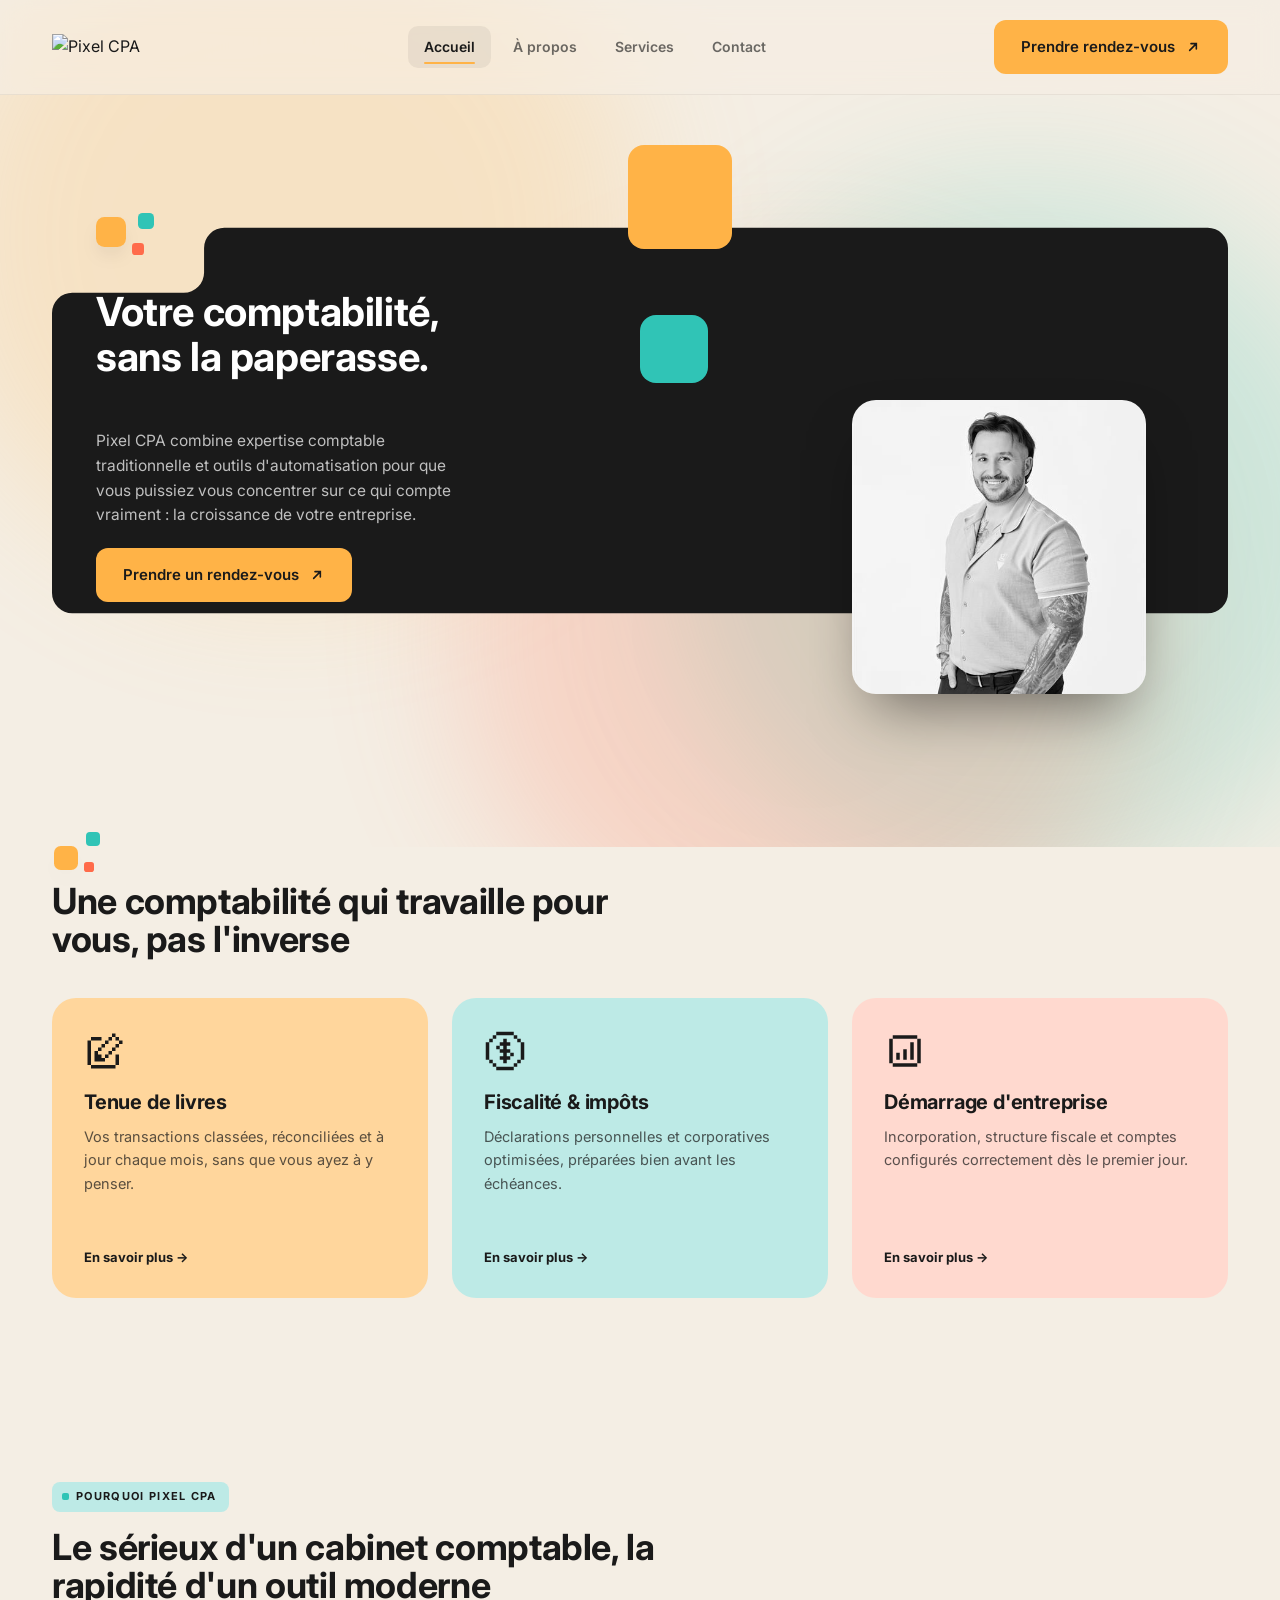
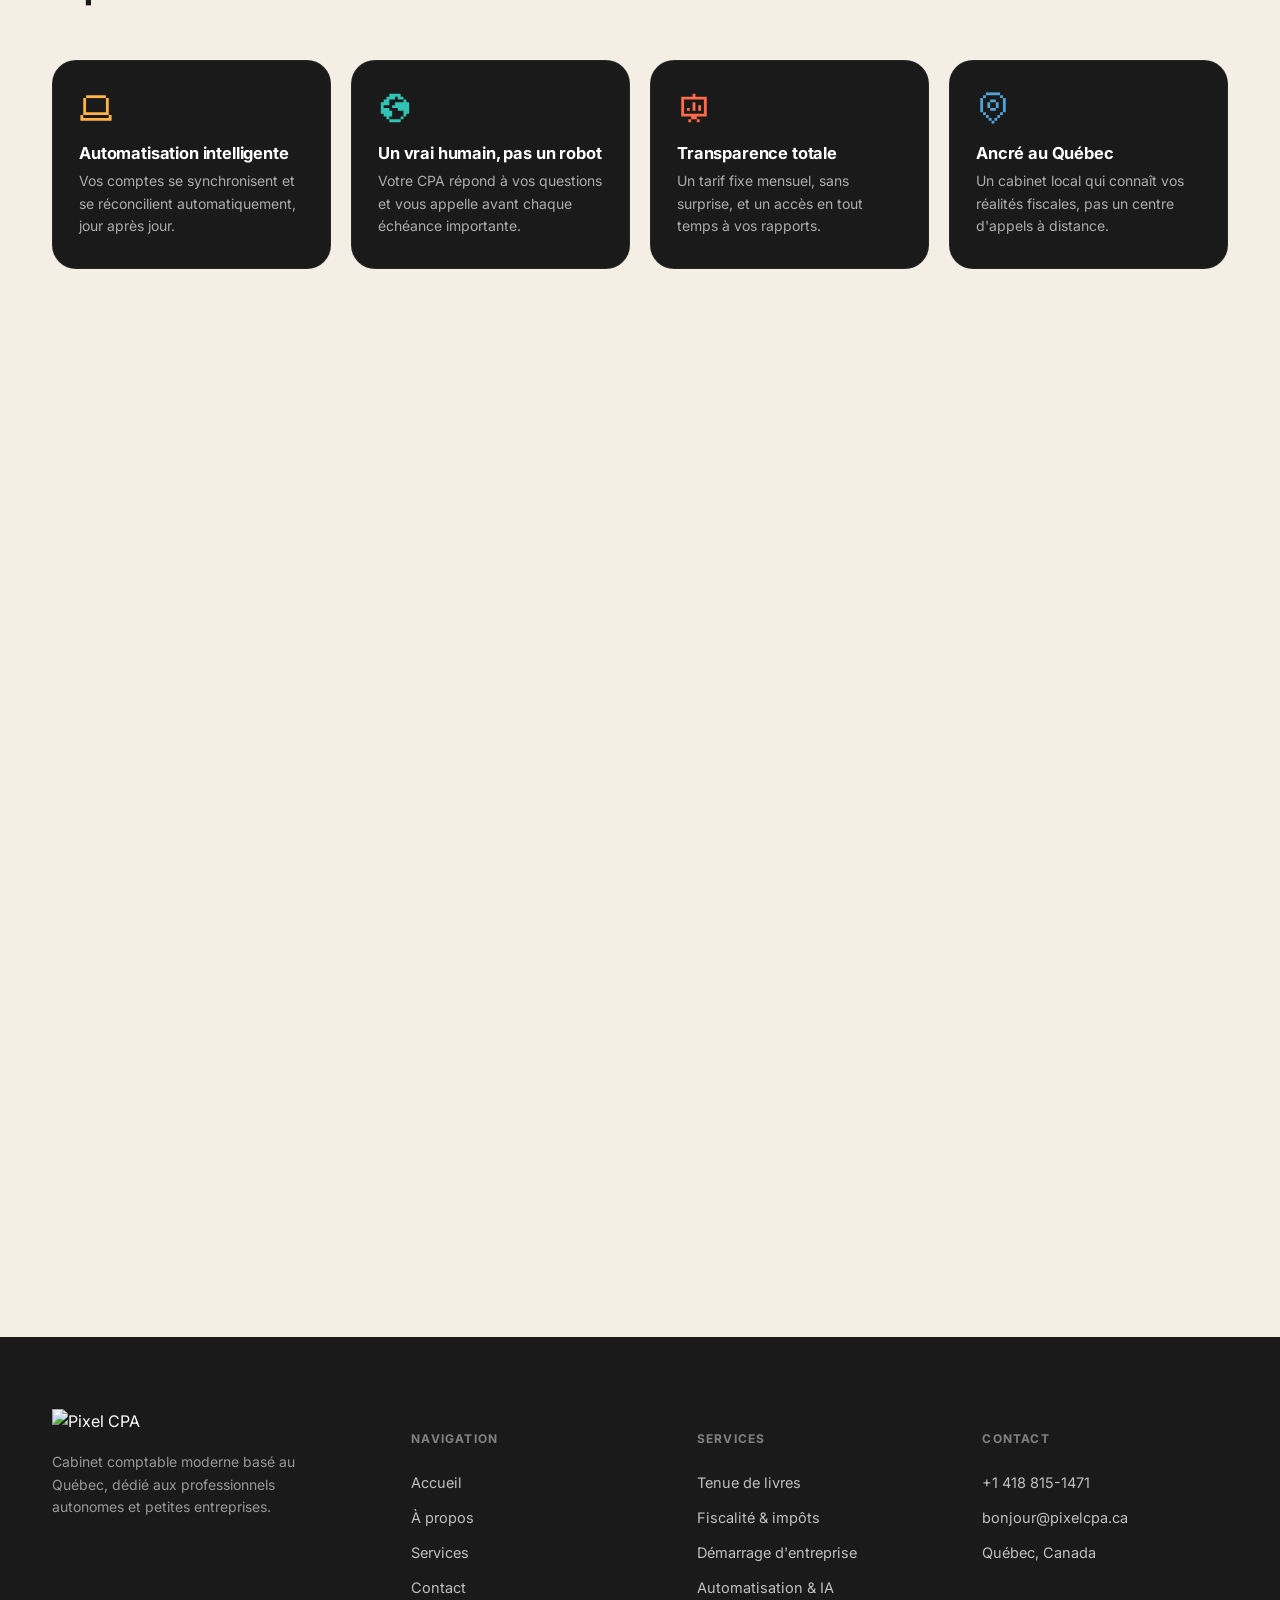
==== commit 815f534c: "Add files via upload" ====
--- a/index.html
+++ b/index.html
@@ -38,7 +38,7 @@
 
 <link rel="preload" as="image" href="assets/img/cpa-portrait-760.jpg"
       imagesrcset="assets/img/cpa-portrait-480.jpg 480w, assets/img/cpa-portrait-760.jpg 760w, assets/img/cpa-portrait-1100.jpg 1100w"
-      imagesizes="(min-width:860px) 30vw, calc(100vw - 92px)"
+      imagesizes="(min-width:860px) 25vw, calc(100vw - 92px)"
       fetchpriority="high">
 
 <script src="script.js" defer></script>
@@ -53,7 +53,7 @@
       "name": "Pixel CPA",
       "url": "https://pixelcpa.ca/",
       "image": "https://pixelcpa.ca/assets/img/og-image.jpg",
-      "logo": "https://pixelcpa.ca/assets/logo-dark.svg",
+      "logo": "https://pixelcpa.ca/assets/logo-full-dark.svg",
       "description": "Cabinet comptable moderne basé au Québec, dédié aux professionnels autonomes et aux petites entreprises. Expertise CPA combinée à l'automatisation.",
       "slogan": "Votre comptabilité, sans la paperasse.",
       "telephone": "+1-418-815-1471",
@@ -115,7 +115,7 @@
 <nav class="nav">
   <div class="wrap">
     <a href="index.html" class="logo" aria-label="Pixel CPA — accueil">
-      <img src="assets/logo-dark.svg" alt="Pixel CPA" class="logo-img" width="110" height="26">
+      <img src="assets/logo-full-dark.svg" alt="Pixel CPA" class="logo-img" width="144" height="26">
     </a>
     <div class="nav-links">
       <a href="index.html" class="active" aria-current="page">Accueil</a>
@@ -140,6 +140,12 @@
   <div class="aurora" aria-hidden="true"><b></b><b></b><b></b></div>
   <div class="wrap">
     <div class="hero-card" data-reveal="scale">
+      <span class="hero-card-fill" aria-hidden="true"></span>
+      <span class="pixels pixels-hero" aria-hidden="true">
+        <b style="width:30px;height:30px;background:var(--orange);top:0;left:0;"></b>
+        <b style="width:16px;height:16px;background:var(--teal);top:-4px;left:42px;animation-delay:1.1s;"></b>
+        <b style="width:12px;height:12px;background:var(--coral);top:26px;left:36px;animation-delay:.6s;"></b>
+      </span>
       <div class="hero-bite">
         <h1 class="split-words">Votre comptabilité, sans la paperasse.</h1>
       </div>
@@ -155,7 +161,7 @@
       <div class="hero-photo">
         <img src="assets/img/cpa-portrait-760.jpg"
              srcset="assets/img/cpa-portrait-480.jpg 480w, assets/img/cpa-portrait-760.jpg 760w, assets/img/cpa-portrait-1100.jpg 1100w"
-             sizes="(min-width:860px) 30vw, calc(100vw - 92px)"
+             sizes="(min-width:860px) 25vw, calc(100vw - 92px)"
              width="760" height="950"
              fetchpriority="high" decoding="async"
              alt="Le comptable professionnel agréé derrière Pixel CPA">
@@ -167,33 +173,35 @@
 <!-- ================= SERVICES ================= -->
 <section id="services" class="section-defer">
   <div class="wrap">
-    <div class="s-head" data-reveal="fade" style="margin-bottom:40px;">
+    <div class="s-head" data-reveal="fade" style="margin-top:48px; margin-bottom:40px; position:relative;">
+      <span class="pixels" aria-hidden="true" style="top:-36px; left:2px; width:60px; height:40px;">
+        <b style="width:24px;height:24px;background:var(--orange);top:0;left:0;"></b>
+        <b style="width:14px;height:14px;background:var(--teal);top:-14px;left:32px;animation-delay:1.1s;"></b>
+        <b style="width:10px;height:10px;background:var(--coral);top:16px;left:30px;animation-delay:.6s;"></b>
+      </span>
       <h2 style="font-size:clamp(26px,3vw,36px);">Une comptabilité qui travaille pour vous, pas l'inverse</h2>
     </div>
 
-    <div class="services-grid stagger">
-      <a class="s-card" href="services.html" data-reveal="scale" style="--i:0">
-        <div class="s-icon orange">
-          <svg viewBox="0 0 24 24" fill="none" stroke-width="2" stroke-linecap="round" stroke-linejoin="round" aria-hidden="true"><path d="M3 3v18h18"/><path d="M7 15l4-5 3 3 5-7"/></svg>
-        </div>
+    <div class="deco-cards stagger">
+      <a class="deco-card" href="services.html" data-reveal="scale" style="--i:0; --card:var(--cream-mid);">
+        <span class="deco-card-fill" aria-hidden="true"></span>
+        <span class="deco-card-icon pico" aria-hidden="true"><svg viewBox="0 0 24 24"><path fill-rule="evenodd" clip-rule="evenodd" d="M18 2H16V4H14V6H12V8H10V10H8V12H6V18H12V16H14V14H16V12H18V10H20V8H22V6H20V4H18V2ZM18 4V6H20V8H18V10H16V12H14V14H12V16H10V14H8V12H10V10H12V8H14V6H16V4H18Z"/><path d="M4 4H10V6H4V4Z"/><path d="M4 20H2V6H4V20Z"/><path d="M18 20H4V22L18 22V20Z"/><path d="M18 20V14H20V20H18Z"/></svg></span>
         <h3>Tenue de livres</h3>
         <p>Vos transactions classées, réconciliées et à jour chaque mois, sans que vous ayez à y penser.</p>
         <span class="go">En savoir plus →</span>
       </a>
 
-      <a class="s-card" href="services.html" data-reveal="scale" style="--i:1">
-        <div class="s-icon teal">
-          <svg viewBox="0 0 24 24" fill="none" stroke-width="2" stroke-linecap="round" stroke-linejoin="round" aria-hidden="true"><circle cx="12" cy="12" r="9"/><path d="M12 7v10M9.5 9.5c0-1.4 1.1-2.5 2.5-2.5s2.5 1 2.5 2.2c0 2.6-5 1.6-5 4.3 0 1.3 1.1 2.3 2.5 2.3s2.5-1 2.5-2.3"/></svg>
-        </div>
+      <a class="deco-card" href="services.html" data-reveal="scale" style="--i:1; --card:var(--teal-pale);">
+        <span class="deco-card-fill" aria-hidden="true"></span>
+        <span class="deco-card-icon pico" aria-hidden="true"><svg viewBox="0 0 47 47"><path d="M25.459 13.7083H29.3757V17.6249H25.459V21.5416H29.3757V25.4583H25.459V29.3749H29.3757V33.2916H25.459V37.2083H21.5423V33.2916H17.6257V29.3749H21.5423V25.4583H17.6257V21.5416H21.5423V17.6249H17.6257V13.7083H21.5423V9.79158H25.459V13.7083Z"/><path d="M17.6257 17.6249V21.5416H13.709V17.6249H17.6257Z"/><path d="M29.3757 29.3749V25.4583H33.2923V29.3749H29.3757Z"/><path fill-rule="evenodd" clip-rule="evenodd" d="M13.709 1.95825V5.87492H9.79232V9.79158H5.87565V13.7083H1.95898V33.2916H5.87565V37.2083H9.79232V41.1249H13.709V45.0416H33.2923V41.1249H37.209V37.2083H41.1256V33.2916H45.0423V13.7083H41.1256V9.79158H37.209V5.87492H33.2923V1.95825H13.709ZM33.2923 5.87492V9.79158H37.209V13.7083H41.1256V33.2916H37.209V37.2083H33.2923V41.1249H13.709V37.2083H9.79232V33.2916H5.87565V13.7083H9.79232V9.79158H13.709V5.87492H33.2923Z"/></svg></span>
         <h3>Fiscalité &amp; impôts</h3>
         <p>Déclarations personnelles et corporatives optimisées, préparées bien avant les échéances.</p>
         <span class="go">En savoir plus →</span>
       </a>
 
-      <a class="s-card" href="services.html" data-reveal="scale" style="--i:2">
-        <div class="s-icon coral">
-          <svg viewBox="0 0 24 24" fill="none" stroke-width="2" stroke-linecap="round" stroke-linejoin="round" aria-hidden="true"><rect x="3" y="5" width="18" height="14" rx="2"/><path d="M3 9h18M8 13h3"/></svg>
-        </div>
+      <a class="deco-card" href="services.html" data-reveal="scale" style="--i:2; --card:#FFD9CF;">
+        <span class="deco-card-fill" aria-hidden="true"></span>
+        <span class="deco-card-icon pico" aria-hidden="true"><svg viewBox="0 0 51 51"><path d="M10.625 6.375H40.375V10.625H10.625V6.375Z"/><path d="M10.625 40.375H6.375V10.625H10.625V40.375Z"/><path d="M40.375 40.375V44.625H10.625V40.375H40.375Z"/><path d="M40.375 40.375H44.625V10.625H40.375V40.375Z"/><path d="M36.125 14.875V36.125H31.875L31.875 14.875H36.125Z"/><path d="M27.625 36.125V23.375H23.375V36.125H27.625Z"/><path d="M19.125 36.125V27.625H14.875V36.125H19.125Z"/></svg></span>
         <h3>Démarrage d'entreprise</h3>
         <p>Incorporation, structure fiscale et comptes configurés correctement dès le premier jour.</p>
         <span class="go">En savoir plus →</span>
@@ -203,7 +211,7 @@
 </section>
 
 <!-- ================= POURQUOI PIXEL CPA ================= -->
-<section class="section-tight section-defer" style="background:var(--white);">
+<section class="section-tight section-defer">
   <div class="wrap">
     <div class="s-head" data-reveal="fade">
       <span class="eyebrow">Pourquoi Pixel CPA</span>
@@ -212,47 +220,26 @@
 
     <div class="why-grid stagger">
       <div class="why-card" data-reveal="scale" style="--i:0">
-        <img src="assets/icons/pixel-mark-orange.svg" alt="" width="30" height="30" loading="lazy" decoding="async" class="mark">
+        <span class="mark pico" style="color:var(--orange);" aria-hidden="true"><svg viewBox="0 0 52 52"><path d="M10.8327 6.5H41.166V10.8333H10.8327V6.5Z"/><path d="M6.49935 36.8333L6.49935 10.8333H10.8327L10.8327 32.5H41.166V10.8333H45.4994V36.8333H6.49935Z"/><path d="M6.49935 41.1667V36.8333H2.16602V45.5H49.8327V36.8333H45.4994V41.1667H6.49935Z"/></svg></span>
         <h4>Automatisation intelligente</h4>
         <p>Vos comptes se synchronisent et se réconcilient automatiquement, jour après jour.</p>
       </div>
       <div class="why-card" data-reveal="scale" style="--i:1">
-        <img src="assets/icons/pixel-mark-teal.svg" alt="" width="30" height="30" loading="lazy" decoding="async" class="mark">
+        <span class="mark pico" style="color:var(--teal);" aria-hidden="true"><svg viewBox="0 0 24 24"><path fill-rule="evenodd" clip-rule="evenodd" d="M16 2H8V4H6V6H4V8H2V16H4L4 18H6V20H8V22H16V20H18V18H20V16H22V8H20V6H18V4H16V2ZM18 6V8H12V10H10V12H14V14H18V18H16V20H8V18H10V14H8V12H4V10H8V6H12V4H14V6H18Z"/></svg></span>
         <h4>Un vrai humain, pas un robot</h4>
         <p>Votre CPA répond à vos questions et vous appelle avant chaque échéance importante.</p>
       </div>
       <div class="why-card" data-reveal="scale" style="--i:2">
-        <img src="assets/icons/pixel-mark-coral.svg" alt="" width="30" height="30" loading="lazy" decoding="async" class="mark">
+        <span class="mark pico" style="color:var(--coral);" aria-hidden="true"><svg viewBox="0 0 24 24"><path d="M13 14V8H11V14H13Z"/><path d="M9 12V14H7V12H9Z"/><path d="M15 14H17V10H15V14Z"/><path fill-rule="evenodd" clip-rule="evenodd" d="M13 2H11V4H3V18H10V20H8V22H10V20H14V22H16V20H14V18H21V4H13V2ZM5 16L5 6H19V16H5Z"/></svg></span>
         <h4>Transparence totale</h4>
         <p>Un tarif fixe mensuel, sans surprise, et un accès en tout temps à vos rapports.</p>
       </div>
       <div class="why-card" data-reveal="scale" style="--i:3">
-        <img src="assets/icons/pixel-mark-blue.svg" alt="" width="30" height="30" loading="lazy" decoding="async" class="mark">
+        <span class="mark pico" style="color:var(--blue-soft);" aria-hidden="true"><svg viewBox="0 0 24 24"><path d="M7 1H17V3H7V1Z"/><path d="M5 5V3H7V5H5Z"/><path d="M5 15H3V5H5V15Z"/><path d="M7 17H5V15H7V17Z"/><path d="M9 19H7V17H9V19Z"/><path d="M11 21H9V19H11V21Z"/><path d="M13 21V23H11V21H13Z"/><path d="M15 19V21H13V19H15Z"/><path d="M17 17H15V19H17V17Z"/><path d="M19 15V17H17V15H19Z"/><path fill-rule="evenodd" clip-rule="evenodd" d="M19 5V3H17V5H19ZM19 5H21V15H19V5Z"/><path fill-rule="evenodd" clip-rule="evenodd" d="M14 6H10V8H8V12H10V14H14V12H16V8H14V6ZM14 8V12H10V8H14Z"/></svg></span>
         <h4>Ancré au Québec</h4>
         <p>Un cabinet local qui connaît vos réalités fiscales, pas un centre d'appels à distance.</p>
       </div>
     </div>
-  </div>
-</section>
-
-<!-- ================= SHOWCASE (photo + quote) ================= -->
-<section class="section-tight section-defer">
-  <div class="wrap">
-    <figure class="showcase" data-reveal="fade">
-      <div class="showcase-photo">
-        <img src="assets/img/cpa-showcase-1200.jpg"
-             srcset="assets/img/cpa-showcase-760.jpg 760w, assets/img/cpa-showcase-1200.jpg 1200w, assets/img/cpa-showcase-1800.jpg 1800w"
-             sizes="(min-width:1240px) 1176px, calc(100vw - 64px)"
-             width="1200" height="960"
-             loading="lazy" decoding="async"
-             alt="Le comptable professionnel agréé de Pixel CPA, en portrait">
-      </div>
-      <blockquote class="showcase-quote">
-        <span class="quote-mark" aria-hidden="true">"</span>
-        <p class="quote">Pixel CPA a pris en charge toute ma tenue de livres en moins de deux semaines. J'ai enfin une vue claire sur mes finances chaque mois, sans lever le petit doigt.</p>
-        <figcaption class="who">Propriétaire d'une PME de services · Saguenay–Lac-Saint-Jean</figcaption>
-      </blockquote>
-    </figure>
   </div>
 </section>
 
@@ -311,7 +298,7 @@
     <div class="foot-top">
       <div class="foot-brand">
         <a href="index.html" class="logo on-dark" aria-label="Pixel CPA — accueil">
-          <img src="assets/logo-light.svg" alt="Pixel CPA" class="logo-img" width="110" height="26" loading="lazy" decoding="async">
+          <img src="assets/logo-full-light.svg" alt="Pixel CPA" class="logo-img" width="144" height="26" loading="lazy" decoding="async">
         </a>
         <p>Cabinet comptable moderne basé au Québec, dédié aux professionnels autonomes et petites entreprises.</p>
       </div>
--- a/styles.css
+++ b/styles.css
@@ -19,6 +19,7 @@
   /* secondaires (accents de données / ponctuels) */
   --coral:       #FF6B4A;
   --blue:        #005F97;
+  --blue-soft:   #4FA3D8; /* variante lisible du bleu sur fond sombre */
   --pink:        #FC96AC;
 
   --white:       #FFFFFF;
@@ -36,6 +37,19 @@
   --font-body:   'Inter', sans-serif;
 
   --ease: cubic-bezier(.22,.9,.32,1);
+
+  /* Deconstructed-corner masks, inlined as data-URIs so they also work over file://
+     (Chrome/Edge block external-file CSS masks on the file:// protocol). */
+  --notch: url("data:image/svg+xml,%3Csvg xmlns='http://www.w3.org/2000/svg' viewBox='0 0 600 210'%3E%3Cpath d='M200,0 L580,0 A20 20 0 0 1 600,20 L600,190 A20 20 0 0 1 580,210 L20,210 A20 20 0 0 1 0,190 L0,74 A20 20 0 0 1 20,54 L160,54 A20 20 0 0 0 180,34 L180,20 A20 20 0 0 1 200,0 Z'/%3E%3C/svg%3E");
+  --notch-panel: url("data:image/svg+xml,%3Csvg xmlns='http://www.w3.org/2000/svg' viewBox='0 0 1200 300'%3E%3Cpath d='M218,0 L1172,0 A28 28 0 0 1 1200,28 L1200,272 A28 28 0 0 1 1172,300 L28,300 A28 28 0 0 1 0,272 L0,148 A28 28 0 0 1 28,120 L162,120 A28 28 0 0 0 190,92 L190,28 A28 28 0 0 1 218,0 Z'/%3E%3C/svg%3E");
+  /* service cards: shallower top-left notch, viewBox tuned to the card ratio so corners stay round */
+  --notch-card: url("data:image/svg+xml,%3Csvg xmlns='http://www.w3.org/2000/svg' viewBox='0 0 360 300'%3E%3Cpath d='M136,0 L342,0 A18 18 0 0 1 360,18 L360,282 A18 18 0 0 1 342,300 L18,300 A18 18 0 0 1 0,282 L0,70 A18 18 0 0 1 18,52 L100,52 A18 18 0 0 0 118,34 L118,18 A18 18 0 0 1 136,0 Z'/%3E%3C/svg%3E");
+  /* hero (first section): small deconstructed corner — fallback used on narrow desktops (860–1023px)
+     where the title wraps to several lines and there's no room for the big cutout. */
+  --notch-hero: url("data:image/svg+xml,%3Csvg xmlns='http://www.w3.org/2000/svg' viewBox='0 0 1160 380'%3E%3Cpath d='M170,0 L1140,0 A20 20 0 0 1 1160,20 L1160,360 A20 20 0 0 1 1140,380 L20,380 A20 20 0 0 1 0,360 L0,84 A20 20 0 0 1 20,64 L130,64 A20 20 0 0 0 150,44 L150,20 A20 20 0 0 1 170,0 Z'/%3E%3C/svg%3E");
+  /* large top-left cutout (≥1024px): the "missing corner" that holds the hero title on the cream
+     background. ≈ 520×185 in a 1176×410 box, every corner (incl. the concave one) rounded. */
+  --notch-hero-cut: url("data:image/svg+xml,%3Csvg xmlns='http://www.w3.org/2000/svg' viewBox='0 0 1176 410'%3E%3Cpath d='M544,0 L1148,0 A28 28 0 0 1 1176,28 L1176,382 A28 28 0 0 1 1148,410 L28,410 A28 28 0 0 1 0,382 L0,209 A24 24 0 0 1 24,185 L496,185 A24 24 0 0 0 520,161 L520,24 A24 24 0 0 1 544,0 Z'/%3E%3C/svg%3E");
 }
 
 *,*::before,*::after{box-sizing:border-box;}
@@ -78,16 +92,16 @@
 .eyebrow{
   display:inline-flex;
   align-items:center;
-  gap:8px;
+  gap:7px;
   font-family:var(--font-body);
   font-weight:700;
-  font-size:12px;
-  letter-spacing:.14em;
+  font-size:11px;
+  letter-spacing:.12em;
   text-transform:uppercase;
   color:var(--dark);
   background:var(--teal-pale);
-  padding:7px 16px 7px 13px;
-  border-radius:999px;
+  padding:6px 12px 6px 10px;
+  border-radius:8px;
 }
 .eyebrow::before{
   content:'';
@@ -108,7 +122,7 @@
   font-weight:600;
   font-size:15px;
   padding:14px 26px;
-  border-radius:999px;
+  border-radius:12px;
   border:1.5px solid transparent;
   transition:transform .35s var(--ease), box-shadow .35s var(--ease), background .25s ease, color .25s ease;
   white-space:nowrap;
@@ -191,7 +205,7 @@
 .nav-links{display:flex; align-items:center; gap:6px;}
 .nav-links a{
   position:relative;
-  padding:10px 16px; border-radius:999px; font-size:14px; font-weight:600; color:var(--ink-soft);
+  padding:10px 16px; border-radius:10px; font-size:14px; font-weight:600; color:var(--ink-soft);
   transition:background .25s ease, color .25s ease;
 }
 .nav-links a:hover, .nav-links a.active{ background:rgba(26,26,26,.06); color:var(--dark); }
@@ -363,6 +377,15 @@
   background:var(--dark);
   border-radius:28px;
   overflow:hidden;
+  /* the deconstructed corner: a single SVG mask cuts the notch with every corner
+     (including the concave one) rounded — no more square-cornered two-div hack. */
+  -webkit-mask:var(--notch) 0 0 / 100% 100% no-repeat;
+          mask:var(--notch) 0 0 / 100% 100% no-repeat;
+}
+/* wide dark panels (CTA) use a smaller, corner-sized notch */
+.deco-panel{
+  -webkit-mask-image:var(--notch-panel);
+          mask-image:var(--notch-panel);
 }
 .deco-bite{
   position:absolute;
@@ -396,6 +419,21 @@
   50%    { transform:translate(var(--px,0px), calc(var(--py,0px) - 14px)) rotate(3deg); }
 }
 
+/* ---------- floating brand pixel chips (logo "detached pixel" motif) ---------- */
+/* Small rounded-square clusters echoing the delivered Rectangle chips + the logo mark's
+   pixel that pops off the corner. Purely decorative, never intercept pointer events. */
+.pixels{ position:absolute; pointer-events:none; z-index:1; }
+.pixels b{
+  position:absolute; display:block;
+  border-radius:28%;
+  box-shadow:0 10px 22px -10px rgba(26,26,26,.4);
+  animation:float 7s ease-in-out infinite;
+}
+@media(prefers-reduced-motion:reduce){ .pixels b{ animation:none; } }
+/* the hero cluster sits over the dark card, above the headline — hidden on small screens
+   where the card is tight, shown from the desktop breakpoint. */
+.pixels-hero{ display:none; z-index:3; }
+
 /* ---------- section spacing ---------- */
 section{ padding:112px 0; position:relative; }
 .section-tight{ padding:72px 0; }
@@ -415,18 +453,24 @@
 .hero-card{
   position:relative;
   display:flex; flex-direction:column;
+  background:transparent;
+  border-radius:28px;
+}
+/* dark body sits behind the content; on desktop it's cut with the deconstructed corner.
+   kept as a separate layer so the overhanging photo and the title are never masked. */
+.hero-card-fill{
+  position:absolute; inset:0;
   background:var(--dark);
   border-radius:28px;
+  z-index:0;
 }
 .hero-bite{
   position:relative;
-  background:var(--paper);
-  border-top-left-radius:28px;
-  border-bottom-right-radius:24px;
-  padding:30px 26px 24px;
+  background:transparent;
+  padding:44px 26px 22px;
   z-index:2;
 }
-.hero-bite h1{ font-size:clamp(28px,7vw,40px); max-width:16ch; margin:0; }
+.hero-bite h1{ font-size:clamp(28px,7vw,40px); max-width:16ch; margin:0; color:var(--white); }
 .hero-copy{ position:relative; z-index:2; padding:22px 26px 0; }
 .hero-copy .lede{ color:rgba(255,255,255,.72); font-size:15.5px; max-width:48ch; }
 .hero-copy .btn{ margin-top:20px; }
@@ -448,21 +492,34 @@
    so it can never inflate the card's height either — each piece is sized by its own content. */
 @media(min-width:860px){
   .hero-card{ display:block; margin-top:40px; padding-bottom:8px; }
-  .hero-bite{ width:min(460px,46%); padding:40px 44px; }
-  .hero-copy{ width:min(460px,46%); padding:36px 44px 44px; }
+  /* narrow desktop: plain dark rounded card — the notch (which scales with card height) would
+     reach the taller 3–4 line title here and bleed white text onto the cream. */
+  .hero-bite{ width:min(460px,46%); padding:108px 44px 18px; }
+  .hero-copy{ width:min(460px,46%); padding:30px 44px 48px; }
   .hero-photo{
     position:absolute;
-    right:6%; bottom:-40px;
-    width:30%;
+    right:7%; bottom:-36px;
+    width:25%;
     margin:0;
-    aspect-ratio:4/5;
+    aspect-ratio:1/1;
     height:auto;
   }
   /* both chips sit in the open dark gap between the text column and the photo —
      never over the photo, never over the paragraph text. */
   .hero-chip{ display:block; position:absolute; }
-  .chip-orange{ top:-30px; left:50%; width:70px; height:70px; background:var(--orange); z-index:4; }
-  .chip-teal{ top:130px; left:49%; width:44px; height:44px; background:var(--teal); z-index:1; animation-delay:1.2s; }
+  .chip-orange{ top:-38px; left:49%; width:104px; height:104px; background:var(--orange); z-index:4; }
+  .chip-teal{ top:132px; left:50%; width:68px; height:68px; background:var(--teal); z-index:1; animation-delay:1.2s; }
+  .pixels-hero{ display:block; top:34px; left:44px; }
+}
+/* wide desktop: the small deconstructed corner (the "missing corner") is cut back in — it holds
+   ONLY the 3 colour blocks, the title stays white inside the dark card. Gated ≥1100px so the
+   taller narrow-width title never bleeds onto the cream notch. */
+@media(min-width:1100px){
+  .hero-card-fill{
+    border-radius:0;
+    -webkit-mask:var(--notch-hero) 0 0 / 100% 100% no-repeat;
+            mask:var(--notch-hero) 0 0 / 100% 100% no-repeat;
+  }
 }
 @media(max-width:480px){
   .hero-bite{ padding:26px 20px 20px; }
@@ -527,15 +584,15 @@
 /* ---------- services grid ---------- */
 .services-grid{ display:grid; grid-template-columns:repeat(3,1fr); gap:24px; perspective:1200px; }
 .s-card{
-  background:var(--white);
+  background:var(--dark);
   border-radius:var(--radius-lg);
   padding:34px 28px 30px;
   position:relative;
   transition:transform .15s ease-out, box-shadow .45s var(--ease);
-  border:1px solid rgba(26,26,26,.05);
+  border:1px solid rgba(255,255,255,.06);
   will-change:transform;
 }
-.s-card:hover{ box-shadow:0 30px 60px -28px rgba(26,26,26,.28); }
+.s-card:hover{ box-shadow:0 30px 60px -28px rgba(26,26,26,.5); }
 .s-card:not(:hover){ transform:none !important; }
 .s-icon{
   width:52px; height:52px; border-radius:14px;
@@ -545,11 +602,11 @@
 }
 .s-card:hover .s-icon{ transform:rotate(-6deg) scale(1.06); }
 .s-icon svg{width:24px;height:24px;}
-.s-card h3{ font-size:19px; margin-bottom:10px; }
-.s-card p{ font-size:14.5px; color:var(--ink-soft); }
+.s-card h3{ font-size:19px; margin-bottom:10px; color:var(--white); }
+.s-card p{ font-size:14.5px; color:rgba(255,255,255,.64); }
 .s-card .go{
   display:inline-flex; align-items:center; gap:6px; margin-top:18px;
-  font-size:13px; font-weight:700; color:var(--dark);
+  font-size:13px; font-weight:700; color:var(--orange);
   opacity:0; transform:translateX(-6px);
   transition:opacity .3s ease, transform .3s ease;
 }
@@ -559,6 +616,50 @@
 .s-icon.coral{ background:#FFD9CF; }
 .s-icon.blue{ background:#CFE4F0; }
 .s-icon svg{ stroke:var(--dark); }
+
+/* ---------- pixel icons (client brand icon set) — inlined & recoloured ---------- */
+/* The delivered SVGs are solid-black pixel art. They're inlined (not referenced via
+   mask/img) so they render over file:// and any host, and each one is tinted to a brand
+   colour through `color` — the paths inherit currentColor. */
+.pico{ display:inline-block; line-height:0; color:var(--dark); }
+.pico svg{ display:block; width:100%; height:100%; }
+.pico svg path{ fill:currentColor; }
+.s-icon{ color:var(--dark); }
+.s-icon .pico{ width:26px; height:26px; }
+
+/* ---------- deconstructed colour cards (home services preview) ---------- */
+.deco-cards{ display:grid; grid-template-columns:repeat(3,1fr); gap:24px; }
+.deco-card{
+  position:relative;
+  display:flex; flex-direction:column;
+  border-radius:var(--radius-lg);
+  background:var(--card, var(--cream-mid));
+  /* one consistent inset on every side; icon, title, body and link all share the 32px
+     left margin so the card reads on a clean square grid. */
+  padding:32px 32px 30px;
+  min-height:300px;
+  box-shadow:0 18px 26px -18px rgba(26,26,26,0);
+  transition:transform .4s var(--ease), box-shadow .4s var(--ease);
+}
+.deco-card:hover{ transform:translateY(-6px); box-shadow:0 26px 34px -18px rgba(26,26,26,.3); }
+/* the notched-fill layer is retired here — the stretched mask distorted the corner and
+   pushed the icon off-grid; the flat rounded card keeps the margins square. */
+.deco-card-fill{ display:none; }
+.deco-card-icon{
+  position:relative; z-index:1;
+  width:42px; height:42px;
+  margin-bottom:20px;
+  color:var(--dark);
+}
+.deco-card h3{ position:relative; z-index:1; font-size:20px; margin-bottom:12px; color:var(--dark); }
+.deco-card p{ position:relative; z-index:1; font-size:14.5px; color:rgba(26,26,26,.72); }
+.deco-card .go{
+  position:relative; z-index:1;
+  display:inline-flex; align-items:center; gap:6px; margin-top:auto; padding-top:20px;
+  font-size:13px; font-weight:700; color:var(--dark);
+  transition:transform .3s ease;
+}
+.deco-card:hover .go{ transform:translateX(4px); }
 
 /* ---------- pixel blocks decorative row ---------- */
 .pixel-row{ display:flex; gap:18px; align-items:flex-end; }
@@ -609,7 +710,7 @@
 .foot-social svg{ width:16px; height:16px; stroke:var(--white); }
 
 /* ---------- generic page hero (sous-pages) ---------- */
-.page-hero{ padding:64px 0 20px; }
+.page-hero{ padding:96px 0 28px; }
 .page-hero h1{ font-size:clamp(36px,4.6vw,56px); margin-top:18px; max-width:16ch; }
 .page-hero .lede{ margin-top:18px; max-width:56ch; color:var(--ink-soft); font-size:17px; }
 .crumb{ font-size:13px; color:var(--ink-faint); font-weight:600; }
@@ -617,34 +718,37 @@
 
 /* ---------- contact info cards ---------- */
 .info-list{ display:grid; gap:16px; grid-template-columns:1fr 1fr; }
-.info-card{ display:flex; gap:16px; align-items:flex-start; background:var(--white); border-radius:var(--radius-lg); padding:20px 22px; box-shadow:0 12px 28px -20px rgba(26,26,26,.35); min-height:110px; }
+.info-card{ display:flex; gap:16px; align-items:flex-start; background:var(--dark); border-radius:var(--radius-lg); padding:20px 22px; box-shadow:0 12px 28px -20px rgba(26,26,26,.5); min-height:110px; border:1px solid rgba(255,255,255,.06); }
 .info-card .ic{ width:44px; height:44px; border-radius:12px; display:flex; align-items:center; justify-content:center; flex:none; }
 .info-card svg{ width:20px; height:20px; stroke:var(--dark); }
-.info-card h4{ font-size:15px; margin-bottom:4px; }
-.info-card p{ font-size:14px; color:var(--ink-soft); }
+.info-card .ic{ color:var(--dark); }
+.info-card .ic .pico{ width:24px; height:24px; }
+.info-card h4{ font-size:15px; margin-bottom:4px; color:var(--white); }
+.info-card p{ font-size:14px; color:rgba(255,255,255,.64); }
+.info-card p a{ color:var(--white); }
 @media(max-width:860px){ .info-list{ grid-template-columns:1fr; } }
 
 /* ---------- values grid (about) ---------- */
 .values{ display:grid; grid-template-columns:repeat(2,1fr); gap:20px; }
-.v-card{ padding:30px; border-radius:var(--radius-lg); background:var(--white); }
+.v-card{ padding:30px; border-radius:var(--radius-lg); background:var(--dark); border:1px solid rgba(255,255,255,.06); }
 .v-card .tag{ width:38px; height:38px; border-radius:10px; margin-bottom:16px; }
-.v-card h4{ font-size:17px; margin-bottom:8px; }
-.v-card p{ font-size:14px; color:var(--ink-soft); }
+.v-card h4{ font-size:17px; margin-bottom:8px; color:var(--white); }
+.v-card p{ font-size:14px; color:rgba(255,255,255,.64); }
 .v-card .mark{ width:30px; height:auto; margin-bottom:18px; display:block; }
 
 /* ---------- why-us grid (brand mark cards) ---------- */
 .why-grid{ display:grid; grid-template-columns:repeat(4,1fr); gap:20px; }
 .why-card{
-  background:var(--white);
+  background:var(--dark);
   border-radius:var(--radius-lg);
   padding:30px 26px;
-  border:1px solid rgba(26,26,26,.05);
+  border:1px solid rgba(255,255,255,.06);
   transition:transform .4s var(--ease), box-shadow .4s var(--ease);
 }
-.why-card:hover{ transform:translateY(-6px); box-shadow:0 30px 60px -30px rgba(26,26,26,.28); }
-.why-card .mark{ width:30px; height:auto; margin-bottom:20px; display:block; }
-.why-card h4{ font-size:16.5px; margin-bottom:8px; }
-.why-card p{ font-size:14px; color:var(--ink-soft); }
+.why-card:hover{ transform:translateY(-6px); box-shadow:0 30px 60px -30px rgba(26,26,26,.5); }
+.why-card .mark{ width:34px; height:34px; margin-bottom:20px; display:block; }
+.why-card h4{ font-size:16.5px; margin-bottom:8px; color:var(--white); }
+.why-card p{ font-size:14px; color:rgba(255,255,255,.64); }
 
 /* ---------- stats band (dark panel) ---------- */
 .stats-panel{ position:relative; }
@@ -706,6 +810,7 @@
   .hero-grid{ grid-template-columns:1fr; }
   .hero-visual{ height:380px; order:-1; }
   .services-grid{ grid-template-columns:repeat(2,1fr); }
+  .deco-cards{ grid-template-columns:repeat(2,1fr); }
   .foot-top{ grid-template-columns:1fr 1fr; }
   .values{ grid-template-columns:1fr; }
   .pricing{ grid-template-columns:1fr; }
@@ -728,6 +833,7 @@
   .nav-burger{ display:flex; }
   section{ padding:72px 0; }
   .services-grid{ grid-template-columns:1fr; }
+  .deco-cards{ grid-template-columns:1fr; }
   .foot-top{ grid-template-columns:1fr; gap:32px; }
   .panel-dark{ padding:36px 26px; }
   .why-grid{ grid-template-columns:1fr; }
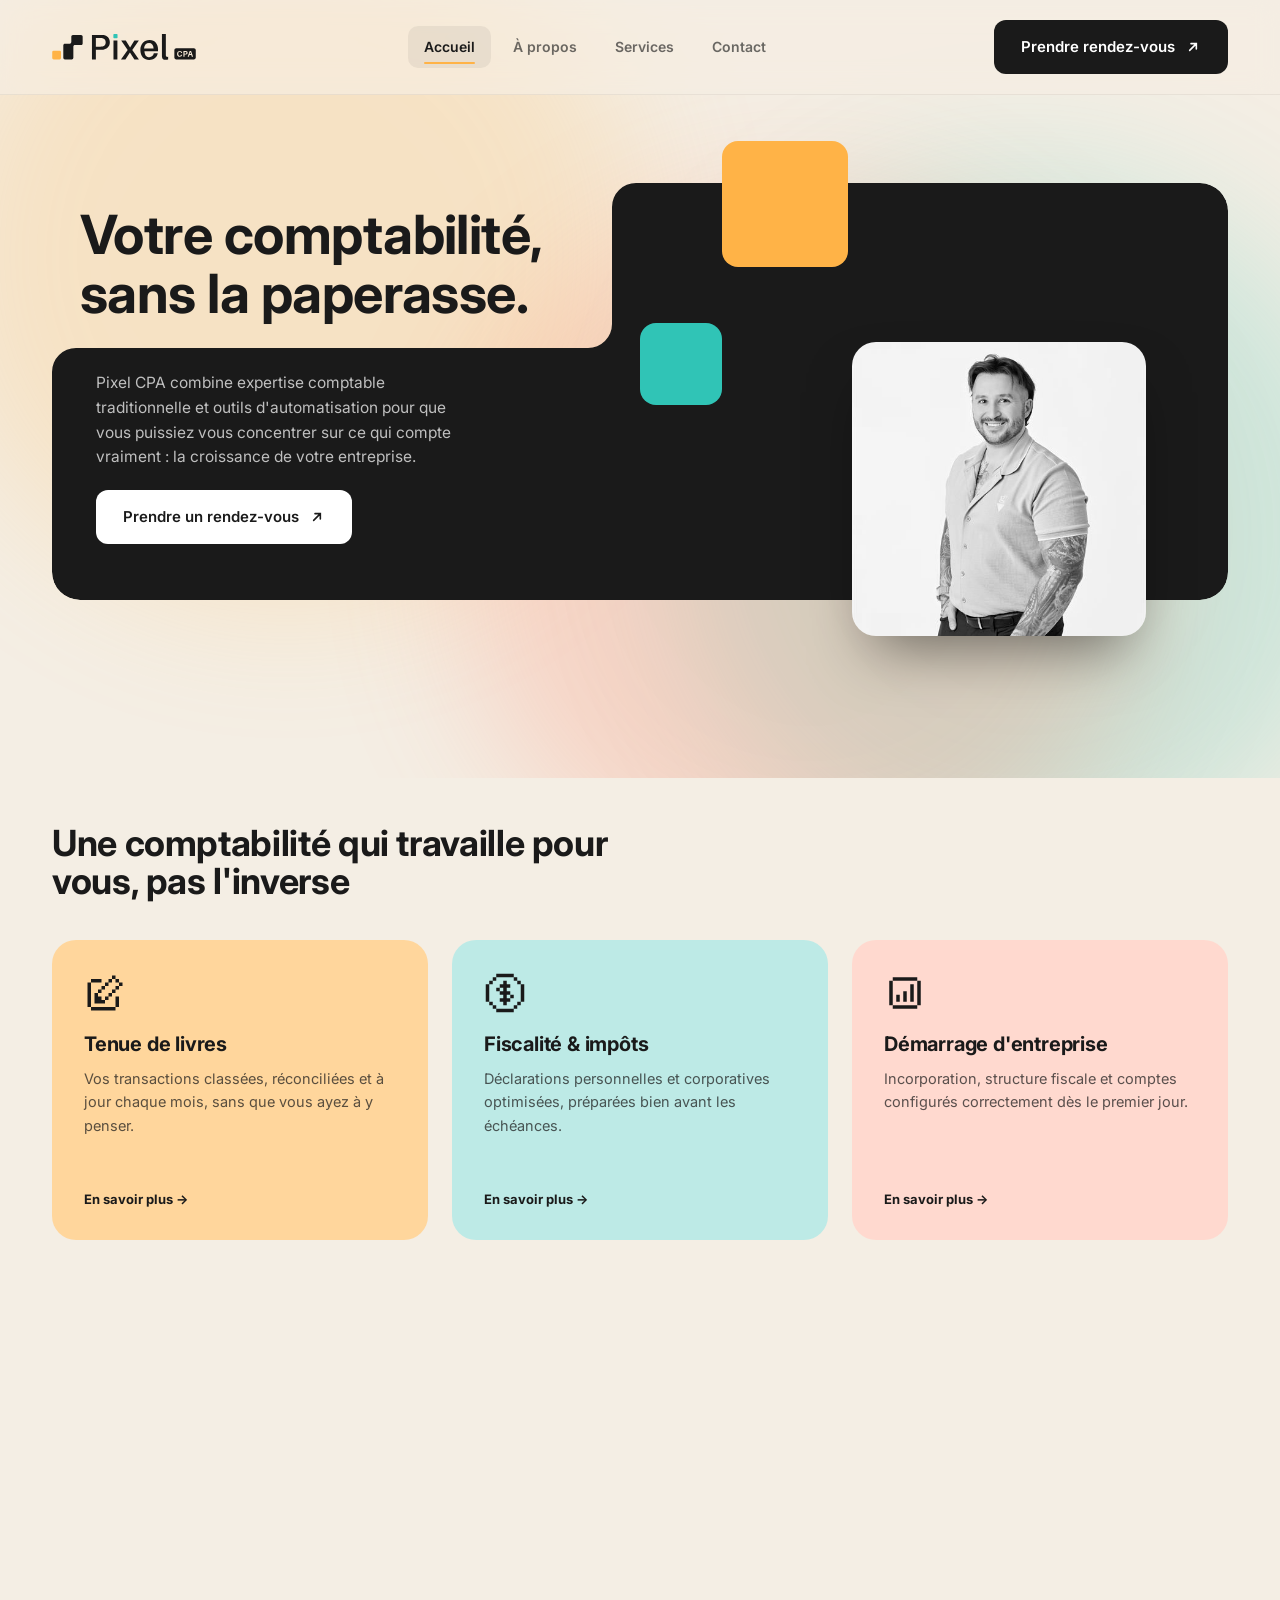
==== commit 22d50058: "Add files via upload" ====
--- a/index.html
+++ b/index.html
@@ -115,7 +115,7 @@
 <nav class="nav">
   <div class="wrap">
     <a href="index.html" class="logo" aria-label="Pixel CPA — accueil">
-      <img src="assets/logo-full-dark.svg" alt="Pixel CPA" class="logo-img" width="144" height="26">
+      <svg class="logo-img" viewBox="0 0 1999.95 362.21" width="144" height="26" role="img" aria-label="Pixel CPA" xmlns="http://www.w3.org/2000/svg"><path d="M1861.13,250.37c-1.68-.23-4.04-.34-6.85-.34h-11.13v23.82h11.13c2.81,0,5.17-.11,6.85-.34,5.4-.78,9.22-4.27,9.22-11.57s-3.82-10.79-9.22-11.57ZM1861.13,250.37c-1.68-.23-4.04-.34-6.85-.34h-11.13v23.82h11.13c2.81,0,5.17-.11,6.85-.34,5.4-.78,9.22-4.27,9.22-11.57s-3.82-10.79-9.22-11.57ZM1973.3,197.54h-245.18c-14.72,0-26.65,11.93-26.65,26.65v104.72c0,14.72,11.93,26.65,26.65,26.65h245.18c14.72,0,26.65-11.93,26.65-26.65v-104.72c0-14.72-11.93-26.65-26.65-26.65ZM1776.43,305.32c10.12,0,15.96-6.07,17.98-15.74l.23-1.12h15.39l-.11,1.12c-1.69,16.52-14.27,27.31-34.16,27.31-21.58,0-36.41-15.17-36.41-39.89s16.07-40.79,37.53-40.79,31.92,11.46,33.49,26.74l.11,1.13h-15.51l-.22-1.13c-1.91-9.55-7.75-15.17-18.09-15.17-12.47,0-20.9,10.68-20.9,28.32,0,19.33,8.87,29.22,20.67,29.22ZM1865.74,285.54c-3.82.45-6.74.56-11.24.56h-11.35v29.22h-15.5v-77.54h26.85c4.5,0,7.42.11,11.24.56,11.8,1.35,20.9,9.33,20.9,23.6s-9.66,22.25-20.9,23.6ZM1945.21,315.32l-7.64-23.38h-26.07l-7.75,23.38h-16.52l27.98-77.54h19.44l27.42,77.54h-16.86ZM1915.43,279.7h18.21l-8.99-28.66-9.22,28.66ZM1861.13,250.37c-1.68-.23-4.04-.34-6.85-.34h-11.13v23.82h11.13c2.81,0,5.17-.11,6.85-.34,5.4-.78,9.22-4.27,9.22-11.57s-3.82-10.79-9.22-11.57Z" fill="#191919"/><path d="M712.38,14.78c53.6,6.95,90.33,41.2,90.33,101.75s-40.7,95.29-90.33,101.75c-15.88,1.98-28.29,1.98-46.65,1.98h-57.57v135h-54.6V12.8h112.17c18.36,0,30.77,0,46.65,1.99ZM701.96,174.1c23.82-4.47,43.18-21.34,43.18-57.57s-19.36-53.11-43.18-57.57c-8.93-1.49-20.84-1.99-34.74-1.99h-59.06v119.12h59.06c13.9,0,25.81-.5,34.74-1.98ZM908.11,355.26h-54.6V91.71h54.6v263.55ZM1115.18,221.26l92.81,134.01h-63.03l-62.54-99.26-62.54,99.26h-62.54l93.81-133.51-90.33-130.04h64.03l60.06,95.3,59.56-95.3h62.54l-91.82,129.54ZM1474.63,216.79c0,4.96,0,12.41-.99,21.84h-189.1c4.47,63.03,33.25,83.88,68.99,83.88,31.77,0,56.58-19.36,62.04-52.61h55.09c-11.41,62.54-61.54,92.31-119.12,92.31-70.48,0-123.59-44.67-123.59-137.98,0-83.38,53.11-139.47,129.05-139.47s117.63,57.57,117.63,132.02ZM1348.94,124.47c-37.22,0-64.02,25.31-69.98,75.94h133.51c-3.97-48.64-25.31-75.94-63.53-75.94ZM1582.97.09v276.96c0,8.7,0,16.43.5,24.17.99,14.5,7.94,19.33,31.27,17.4v37.22c-10.92,1.45-23.33,2.42-35.74,2.42-28.79,0-48.14-10.15-50.13-43.02-.5-9.67-.5-21.27-.5-36.73V.09h54.6Z" fill="#1a1a1a"/><path d="M288.23,13.15c-12.25,0-22.18,9.93-22.18,22.18v77.24c0,12.25-9.93,22.18-22.18,22.18h-67.3c-12.25,0-22.18,9.93-22.18,22.18v175.6c0,12.25,9.93,22.18,22.18,22.18h95.62c12.25,0,22.18-9.93,22.18-22.18v-157.16c0-12.25,9.93-22.18,22.18-22.18h85.31c12.25,0,22.18-9.93,22.18-22.18V35.33c0-12.25-9.93-22.18-22.18-22.18h-113.63Z" fill="#1a1a1a"/><rect y="232.46" width="122.68" height="122.68" rx="20.02" ry="20.02" fill="#ffb347"/><rect x="852" width="57.87" height="57.87" rx="9.68" ry="9.68" fill="#30c4b6"/></svg>
     </a>
     <div class="nav-links">
       <a href="index.html" class="active" aria-current="page">Accueil</a>
@@ -141,11 +141,6 @@
   <div class="wrap">
     <div class="hero-card" data-reveal="scale">
       <span class="hero-card-fill" aria-hidden="true"></span>
-      <span class="pixels pixels-hero" aria-hidden="true">
-        <b style="width:30px;height:30px;background:var(--orange);top:0;left:0;"></b>
-        <b style="width:16px;height:16px;background:var(--teal);top:-4px;left:42px;animation-delay:1.1s;"></b>
-        <b style="width:12px;height:12px;background:var(--coral);top:26px;left:36px;animation-delay:.6s;"></b>
-      </span>
       <div class="hero-bite">
         <h1 class="split-words">Votre comptabilité, sans la paperasse.</h1>
       </div>
@@ -173,12 +168,7 @@
 <!-- ================= SERVICES ================= -->
 <section id="services" class="section-defer">
   <div class="wrap">
-    <div class="s-head" data-reveal="fade" style="margin-top:48px; margin-bottom:40px; position:relative;">
-      <span class="pixels" aria-hidden="true" style="top:-36px; left:2px; width:60px; height:40px;">
-        <b style="width:24px;height:24px;background:var(--orange);top:0;left:0;"></b>
-        <b style="width:14px;height:14px;background:var(--teal);top:-14px;left:32px;animation-delay:1.1s;"></b>
-        <b style="width:10px;height:10px;background:var(--coral);top:16px;left:30px;animation-delay:.6s;"></b>
-      </span>
+    <div class="s-head" data-reveal="fade" style="margin-top:48px; margin-bottom:40px;">
       <h2 style="font-size:clamp(26px,3vw,36px);">Une comptabilité qui travaille pour vous, pas l'inverse</h2>
     </div>
 
@@ -275,10 +265,13 @@
 <section class="section-defer">
   <div class="wrap">
     <div class="panel-dark cta-split" data-reveal="scale">
-      <div class="aurora" aria-hidden="true"><b></b><b></b><b></b></div>
       <div class="cta-split-head">
         <span class="eyebrow on-dark">Prêt à simplifier votre comptabilité ?</span>
         <h2>Parlons de votre entreprise</h2>
+        <span class="panel-blocks" aria-hidden="true">
+          <b style="width:60px;height:60px;background:var(--coral);"></b>
+          <b style="width:38px;height:38px;background:var(--orange);"></b>
+        </span>
       </div>
       <div class="cta-split-body">
         <p class="lede">Un premier appel de 20 minutes, sans engagement, pour voir si on est faits l'un pour l'autre. On discute de votre réalité d'affaires et de ce qui vous ferait gagner le plus de temps dès le premier mois.</p>
@@ -298,7 +291,7 @@
     <div class="foot-top">
       <div class="foot-brand">
         <a href="index.html" class="logo on-dark" aria-label="Pixel CPA — accueil">
-          <img src="assets/logo-full-light.svg" alt="Pixel CPA" class="logo-img" width="144" height="26" loading="lazy" decoding="async">
+          <svg class="logo-img" viewBox="0 0 1999.95 362.21" width="144" height="26" role="img" aria-label="Pixel CPA" xmlns="http://www.w3.org/2000/svg"><path d="M1861.13,250.37c-1.68-.23-4.04-.34-6.85-.34h-11.13v23.82h11.13c2.81,0,5.17-.11,6.85-.34,5.4-.78,9.22-4.27,9.22-11.57s-3.82-10.79-9.22-11.57ZM1861.13,250.37c-1.68-.23-4.04-.34-6.85-.34h-11.13v23.82h11.13c2.81,0,5.17-.11,6.85-.34,5.4-.78,9.22-4.27,9.22-11.57s-3.82-10.79-9.22-11.57ZM1973.3,197.54h-245.18c-14.72,0-26.65,11.93-26.65,26.65v104.72c0,14.72,11.93,26.65,26.65,26.65h245.18c14.72,0,26.65-11.93,26.65-26.65v-104.72c0-14.72-11.93-26.65-26.65-26.65ZM1776.43,305.32c10.12,0,15.96-6.07,17.98-15.74l.23-1.12h15.39l-.11,1.12c-1.69,16.52-14.27,27.31-34.16,27.31-21.58,0-36.41-15.17-36.41-39.89s16.07-40.79,37.53-40.79,31.92,11.46,33.49,26.74l.11,1.13h-15.51l-.22-1.13c-1.91-9.55-7.75-15.17-18.09-15.17-12.47,0-20.9,10.68-20.9,28.32,0,19.33,8.87,29.22,20.67,29.22ZM1865.74,285.54c-3.82.45-6.74.56-11.24.56h-11.35v29.22h-15.5v-77.54h26.85c4.5,0,7.42.11,11.24.56,11.8,1.35,20.9,9.33,20.9,23.6s-9.66,22.25-20.9,23.6ZM1945.21,315.32l-7.64-23.38h-26.07l-7.75,23.38h-16.52l27.98-77.54h19.44l27.42,77.54h-16.86ZM1915.43,279.7h18.21l-8.99-28.66-9.22,28.66ZM1861.13,250.37c-1.68-.23-4.04-.34-6.85-.34h-11.13v23.82h11.13c2.81,0,5.17-.11,6.85-.34,5.4-.78,9.22-4.27,9.22-11.57s-3.82-10.79-9.22-11.57Z" fill="#fff"/><path d="M712.38,14.78c53.6,6.95,90.33,41.2,90.33,101.75s-40.7,95.29-90.33,101.75c-15.88,1.98-28.29,1.98-46.65,1.98h-57.57v135h-54.6V12.8h112.17c18.36,0,30.77,0,46.65,1.99ZM701.96,174.1c23.82-4.47,43.18-21.34,43.18-57.57s-19.36-53.11-43.18-57.57c-8.93-1.49-20.84-1.99-34.74-1.99h-59.06v119.12h59.06c13.9,0,25.81-.5,34.74-1.98ZM908.11,355.26h-54.6V91.71h54.6v263.55ZM1115.18,221.26l92.81,134.01h-63.03l-62.54-99.26-62.54,99.26h-62.54l93.81-133.51-90.33-130.04h64.03l60.06,95.3,59.56-95.3h62.54l-91.82,129.54ZM1474.63,216.79c0,4.96,0,12.41-.99,21.84h-189.1c4.47,63.03,33.25,83.88,68.99,83.88,31.77,0,56.58-19.36,62.04-52.61h55.09c-11.41,62.54-61.54,92.31-119.12,92.31-70.48,0-123.59-44.67-123.59-137.98,0-83.38,53.11-139.47,129.05-139.47s117.63,57.57,117.63,132.02ZM1348.94,124.47c-37.22,0-64.02,25.31-69.98,75.94h133.51c-3.97-48.64-25.31-75.94-63.53-75.94ZM1582.97.09v276.96c0,8.7,0,16.43.5,24.17.99,14.5,7.94,19.33,31.27,17.4v37.22c-10.92,1.45-23.33,2.42-35.74,2.42-28.79,0-48.14-10.15-50.13-43.02-.5-9.67-.5-21.27-.5-36.73V.09h54.6Z" fill="#fff"/><path d="M288.23,13.15c-12.25,0-22.18,9.93-22.18,22.18v77.24c0,12.25-9.93,22.18-22.18,22.18h-67.3c-12.25,0-22.18,9.93-22.18,22.18v175.6c0,12.25,9.93,22.18,22.18,22.18h95.62c12.25,0,22.18-9.93,22.18-22.18v-157.16c0-12.25,9.93-22.18,22.18-22.18h85.31c12.25,0,22.18-9.93,22.18-22.18V35.33c0-12.25-9.93-22.18-22.18-22.18h-113.63Z" fill="#fff"/><rect y="232.46" width="122.68" height="122.68" rx="20.02" ry="20.02" fill="#ffb347"/><rect x="852" width="57.87" height="57.87" rx="9.68" ry="9.68" fill="#30c4b6"/></svg>
         </a>
         <p>Cabinet comptable moderne basé au Québec, dédié aux professionnels autonomes et petites entreprises.</p>
       </div>
--- a/styles.css
+++ b/styles.css
@@ -47,9 +47,13 @@
   /* hero (first section): small deconstructed corner — fallback used on narrow desktops (860–1023px)
      where the title wraps to several lines and there's no room for the big cutout. */
   --notch-hero: url("data:image/svg+xml,%3Csvg xmlns='http://www.w3.org/2000/svg' viewBox='0 0 1160 380'%3E%3Cpath d='M170,0 L1140,0 A20 20 0 0 1 1160,20 L1160,360 A20 20 0 0 1 1140,380 L20,380 A20 20 0 0 1 0,360 L0,84 A20 20 0 0 1 20,64 L130,64 A20 20 0 0 0 150,44 L150,20 A20 20 0 0 1 170,0 Z'/%3E%3C/svg%3E");
-  /* large top-left cutout (≥1024px): the "missing corner" that holds the hero title on the cream
-     background. ≈ 520×185 in a 1176×410 box, every corner (incl. the concave one) rounded. */
-  --notch-hero-cut: url("data:image/svg+xml,%3Csvg xmlns='http://www.w3.org/2000/svg' viewBox='0 0 1176 410'%3E%3Cpath d='M544,0 L1148,0 A28 28 0 0 1 1176,28 L1176,382 A28 28 0 0 1 1148,410 L28,410 A28 28 0 0 1 0,382 L0,209 A24 24 0 0 1 24,185 L496,185 A24 24 0 0 0 520,161 L520,24 A24 24 0 0 1 544,0 Z'/%3E%3C/svg%3E");
+  /* large top-left cutout (≥1100px): the "missing corner" that holds the hero title on the cream
+     background — the concept the client asked for. Big hole ≈ 560×205 in a 1176×410 box. */
+  --notch-hero-cut: url("data:image/svg+xml,%3Csvg xmlns='http://www.w3.org/2000/svg' viewBox='0 0 1176 410'%3E%3Cpath d='M584,0 L1148,0 A28 28 0 0 1 1176,28 L1176,382 A28 28 0 0 1 1148,410 L28,410 A28 28 0 0 1 0,382 L0,189 A24 24 0 0 1 24,165 L536,165 A24 24 0 0 0 560,141 L560,24 A24 24 0 0 1 584,0 Z'/%3E%3C/svg%3E");
+  /* FIXED-SIZE top-left notch piece — subtracted from the hero card via mask-composite so the hole
+     never rescales with the card. All three inner corners are rounded (the two convex step corners
+     + the concave one), matching the deconstructed brand shape. Positioned with a -20px offset. */
+  --notch-piece: url("data:image/svg+xml,%3Csvg xmlns='http://www.w3.org/2000/svg' viewBox='0 0 604 209'%3E%3Cpath d='M0,0 L604,0 L604,20 A24 24 0 0 0 580,44 L580,161 A24 24 0 0 1 556,185 L44,185 A24 24 0 0 0 20,209 L0,209 Z' fill='%23000'/%3E%3C/svg%3E");
 }
 
 *,*::before,*::after{box-sizing:border-box;}
@@ -127,13 +131,22 @@
   transition:transform .35s var(--ease), box-shadow .35s var(--ease), background .25s ease, color .25s ease;
   white-space:nowrap;
 }
+/* monochrome primary button: charcoal on light surfaces (kills the prominent yellow the
+   client flagged); inverted to white on dark surfaces below so it never disappears. */
 .btn-primary{
-  background:var(--orange);
-  color:var(--dark);
+  background:var(--dark);
+  color:var(--white);
 }
 .btn-primary:hover{
   transform:translateY(-2px);
-  box-shadow:0 14px 28px -12px rgba(255,179,71,.65);
+  box-shadow:0 14px 28px -14px rgba(0,0,0,.5);
+}
+.hero .btn-primary, .panel-dark .btn-primary, .deco .btn-primary{
+  background:var(--white);
+  color:var(--dark);
+}
+.hero .btn-primary:hover, .panel-dark .btn-primary:hover, .deco .btn-primary:hover{
+  box-shadow:0 14px 28px -12px rgba(0,0,0,.45);
 }
 .btn-dark{
   background:var(--dark);
@@ -299,7 +312,9 @@
   pointer-events:none;
 }
 .btn:hover::before{ left:120%; }
-.btn-dark::before{ background:linear-gradient(100deg, transparent, rgba(255,255,255,.18), transparent); }
+.btn-dark::before, .btn-primary::before{ background:linear-gradient(100deg, transparent, rgba(255,255,255,.18), transparent); }
+/* inverted (white) primary buttons on dark surfaces get a dark shine instead */
+.hero .btn-primary::before, .panel-dark .btn-primary::before, .deco .btn-primary::before{ background:linear-gradient(100deg, transparent, rgba(26,26,26,.14), transparent); }
 
 /* ---------- photos: grayscale by default, colour + slow push-in on hover ---------- */
 .hero-photo img, .showcase-photo img, .founder img{
@@ -507,19 +522,29 @@
   /* both chips sit in the open dark gap between the text column and the photo —
      never over the photo, never over the paragraph text. */
   .hero-chip{ display:block; position:absolute; }
-  .chip-orange{ top:-38px; left:49%; width:104px; height:104px; background:var(--orange); z-index:4; }
-  .chip-teal{ top:132px; left:50%; width:68px; height:68px; background:var(--teal); z-index:1; animation-delay:1.2s; }
+  .chip-orange{ top:-42px; left:57%; width:126px; height:126px; background:var(--orange); z-index:4; }
+  .chip-teal{ top:140px; left:50%; width:82px; height:82px; background:var(--teal); z-index:1; animation-delay:1.2s; }
   .pixels-hero{ display:block; top:34px; left:44px; }
 }
-/* wide desktop: the small deconstructed corner (the "missing corner") is cut back in — it holds
-   ONLY the 3 colour blocks, the title stays white inside the dark card. Gated ≥1100px so the
-   taller narrow-width title never bleeds onto the cream notch. */
+/* wide desktop: the title moves INTO the deconstructed hole (dark ink on the cream page) — the
+   concept the client wants. The hole is a FIXED 560×160px notch SUBTRACTED from a rounded card
+   (mask-composite), so it never rescales with the viewport — the paragraph always clears it,
+   at any width. Gated ≥1100px, where the title reliably fits on 2 lines inside the notch. */
 @media(min-width:1100px){
   .hero-card-fill{
-    border-radius:0;
-    -webkit-mask:var(--notch-hero) 0 0 / 100% 100% no-repeat;
-            mask:var(--notch-hero) 0 0 / 100% 100% no-repeat;
+    /* top-left corner isn't rounded — it lives inside the notch — which avoids a faint arc seam */
+    border-radius:0 28px 28px 28px;
+    -webkit-mask:linear-gradient(#000,#000), var(--notch-piece) -20px -20px / 604px 209px no-repeat;
+    -webkit-mask-composite:xor;
+            mask:linear-gradient(#000,#000), var(--notch-piece) -20px -20px / 604px 209px no-repeat;
+            mask-composite:exclude;
   }
+  /* title sized to fill the notch ("grandeur du carré bleu"): bigger + pulled up so it occupies
+     the hole, while the 2 lines still fit inside the 560px width. */
+  .hero-bite{ width:min(560px,55%); padding:24px 28px 6px; }
+  .hero-bite h1{ color:var(--dark); font-size:54px; line-height:1.03; }
+  /* paragraph starts below the fixed 160px notch — a constant offset, so it can never bleed */
+  .hero-copy{ padding-top:40px; }
 }
 @media(max-width:480px){
   .hero-bite{ padding:26px 20px 20px; }
@@ -676,6 +701,11 @@
 }
 .panel-dark h2, .panel-dark h3{ color:var(--white); }
 .panel-dark .lede{ color:rgba(255,255,255,.68); }
+/* two brand blocks sitting below a panel title — the minimalist accent the client asked for in
+   place of the gradient aurora. In-flow (not absolute) so they never overlap the heading. */
+.panel-blocks{ display:flex; gap:14px; align-items:flex-start; margin-top:34px; }
+.panel-blocks b{ display:block; border-radius:24%; }
+.panel-blocks b:nth-child(2){ align-self:flex-end; }
 
 /* ---------- showcase (photo + quote, stacked per brand-guide mockup) ---------- */
 .showcase{ margin:0; }                 /* <figure> */
@@ -719,10 +749,13 @@
 /* ---------- contact info cards ---------- */
 .info-list{ display:grid; gap:16px; grid-template-columns:1fr 1fr; }
 .info-card{ display:flex; gap:16px; align-items:flex-start; background:var(--dark); border-radius:var(--radius-lg); padding:20px 22px; box-shadow:0 12px 28px -20px rgba(26,26,26,.5); min-height:110px; border:1px solid rgba(255,255,255,.06); }
-.info-card .ic{ width:44px; height:44px; border-radius:12px; display:flex; align-items:center; justify-content:center; flex:none; }
+/* bigger pixel icons, coloured directly on the dark card (same style as the homepage cards) —
+   no pastel chip. Colour comes from an inline `color:` on each `.ic`; the pico must inherit it
+   (the base .pico rule would otherwise force it dark → invisible on the dark card). */
+.info-card .ic{ width:44px; height:44px; display:flex; align-items:center; justify-content:center; flex:none; }
 .info-card svg{ width:20px; height:20px; stroke:var(--dark); }
-.info-card .ic{ color:var(--dark); }
-.info-card .ic .pico{ width:24px; height:24px; }
+.info-card .ic .pico{ width:40px; height:40px; color:inherit; }
+.info-card .ic .pico svg{ width:100%; height:100%; }
 .info-card h4{ font-size:15px; margin-bottom:4px; color:var(--white); }
 .info-card p{ font-size:14px; color:rgba(255,255,255,.64); }
 .info-card p a{ color:var(--white); }
@@ -730,9 +763,12 @@
 
 /* ---------- values grid (about) ---------- */
 .values{ display:grid; grid-template-columns:repeat(2,1fr); gap:20px; }
-.v-card{ padding:30px; border-radius:var(--radius-lg); background:var(--dark); border:1px solid rgba(255,255,255,.06); }
-.v-card .tag{ width:38px; height:38px; border-radius:10px; margin-bottom:16px; }
-.v-card h4{ font-size:17px; margin-bottom:8px; color:var(--white); }
+/* colour block on the left, the value name to its right, description indented below (client ask) */
+.v-card{ padding:28px 30px; border-radius:var(--radius-lg); background:var(--dark); border:1px solid rgba(255,255,255,.06);
+  display:grid; grid-template-columns:auto 1fr; column-gap:16px; row-gap:10px; align-items:center; }
+.v-card .tag{ width:40px; height:40px; border-radius:11px; }
+.v-card p{ grid-column:2; margin:0; }
+.v-card h4{ font-size:17px; margin:0; color:var(--white); }
 .v-card p{ font-size:14px; color:rgba(255,255,255,.64); }
 .v-card .mark{ width:30px; height:auto; margin-bottom:18px; display:block; }
 
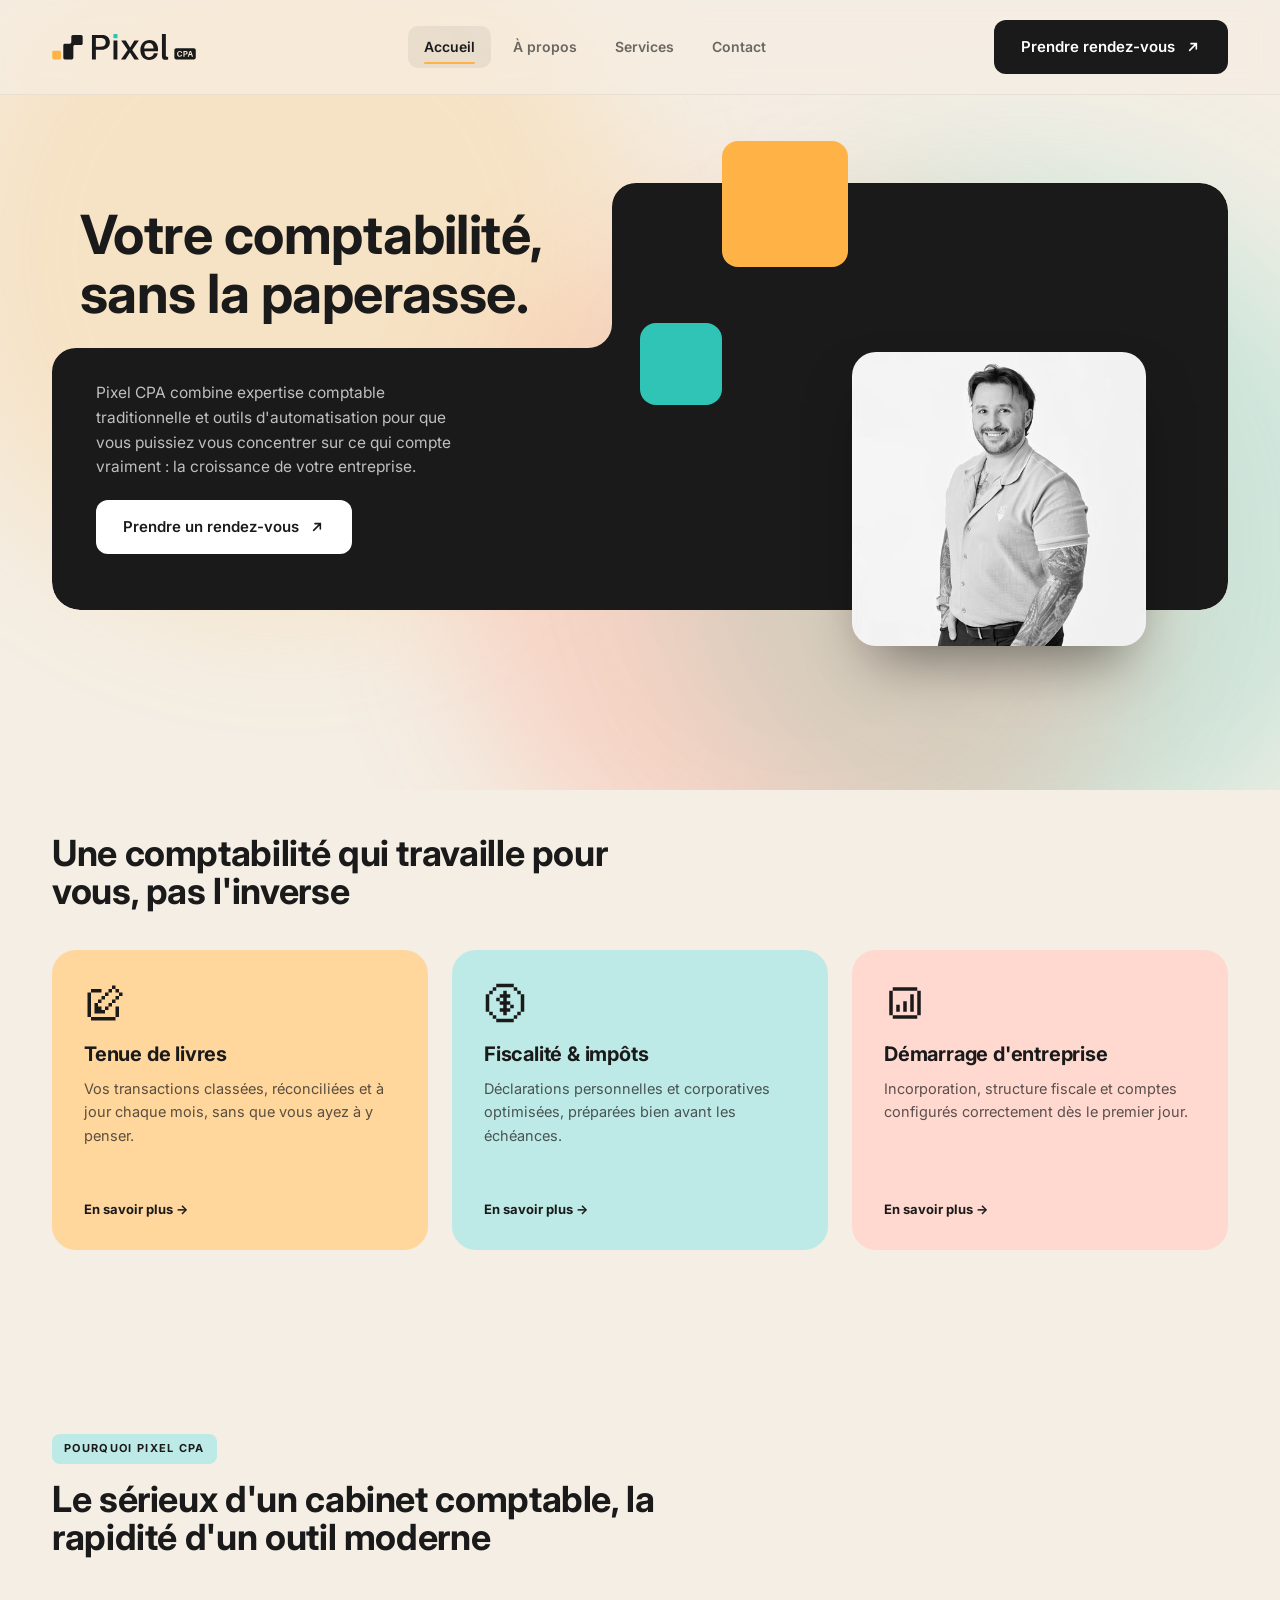
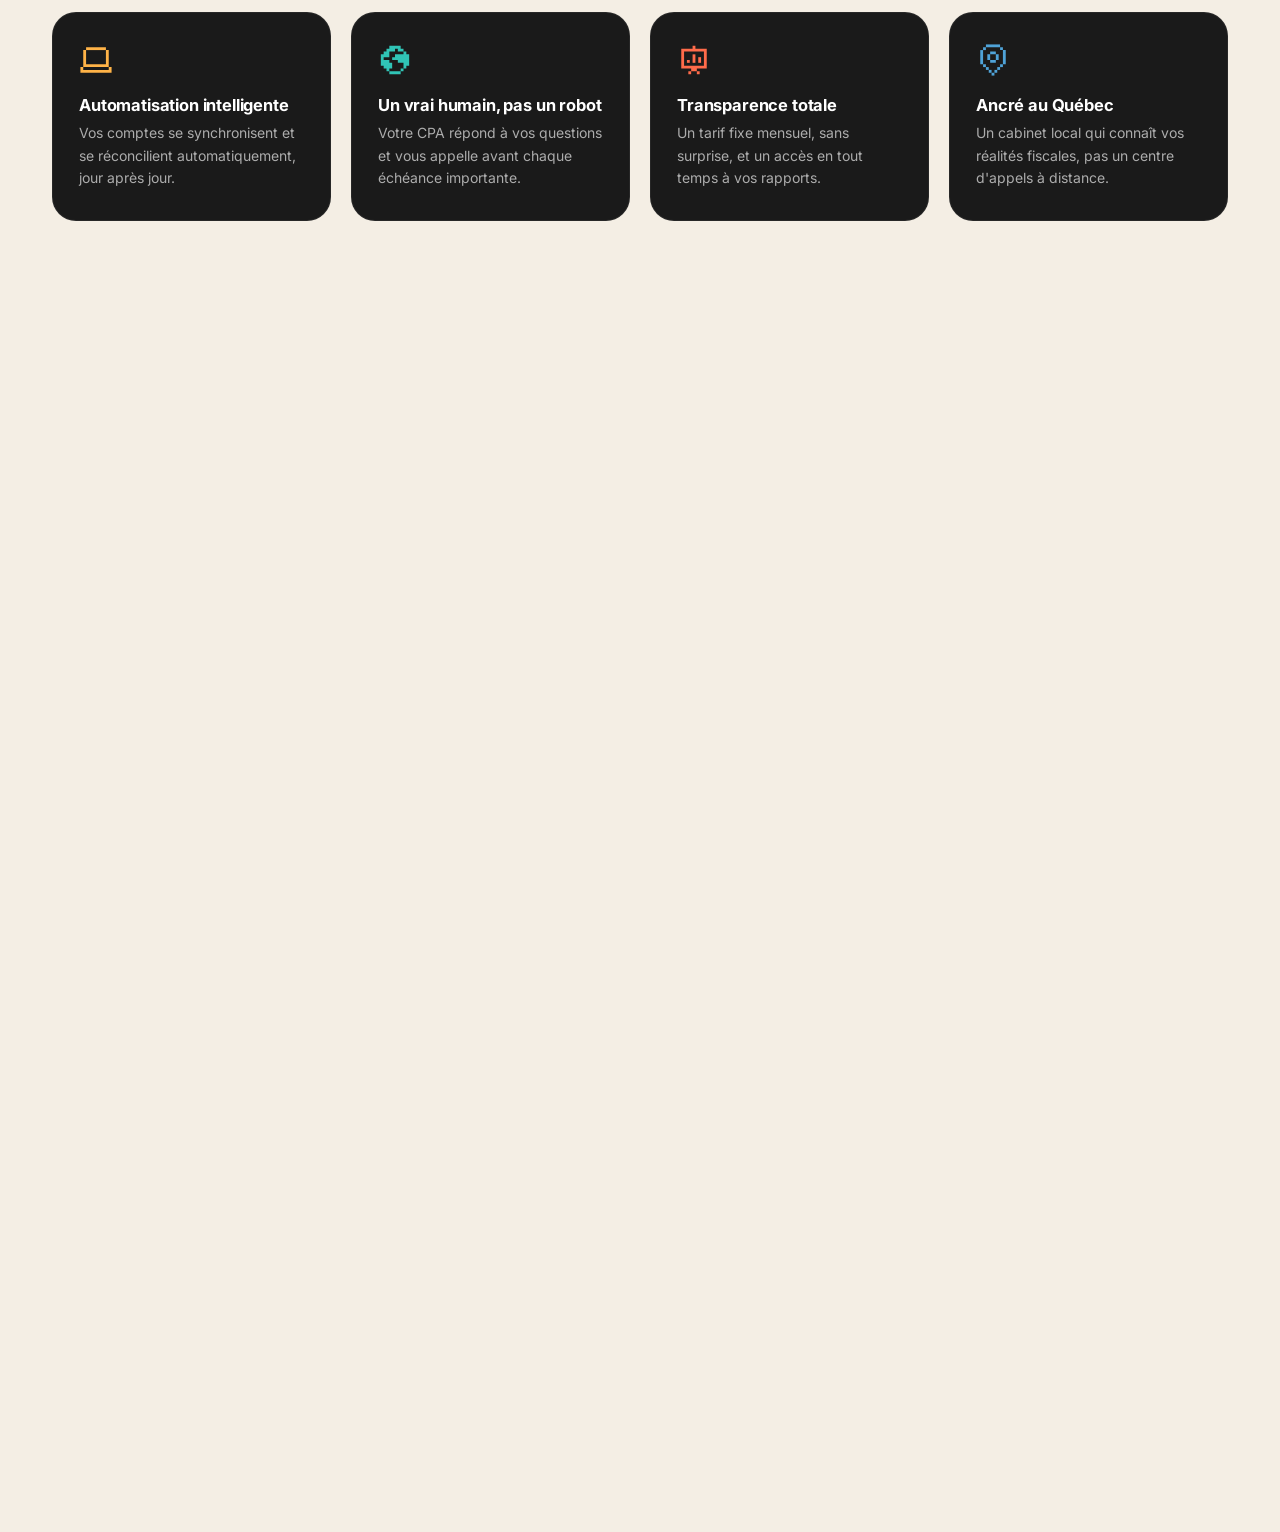
==== commit 1b7ab181: "Add files via upload" ====
--- a/index.html
+++ b/index.html
@@ -236,10 +236,7 @@
 <!-- ================= EN CHIFFRES ================= -->
 <section class="section-tight section-defer">
   <div class="wrap">
-    <div class="panel-dark stats-panel" data-reveal="scale">
-      <div class="aurora" aria-hidden="true"><b></b><b></b><b></b></div>
-      <img src="assets/icons/pixel-mark-white.svg" alt="" width="240" height="240" loading="lazy" decoding="async" class="mark-bg">
-      <div class="stats-grid stagger">
+    <div class="stats-grid stagger">
         <div class="stat" data-reveal="fade" style="--i:0">
           <div class="num" data-count="80" data-suffix="+">0+</div>
           <div class="lbl">Clients accompagnés au Québec</div>
@@ -257,7 +254,6 @@
           <div class="lbl">Années d'expertise comptable</div>
         </div>
       </div>
-    </div>
   </div>
 </section>
 
@@ -265,13 +261,13 @@
 <section class="section-defer">
   <div class="wrap">
     <div class="panel-dark cta-split" data-reveal="scale">
+      <span class="panel-blocks" aria-hidden="true">
+        <b style="width:92px;height:92px;background:var(--coral);left:44px;bottom:-48px;"></b>
+        <b style="width:58px;height:58px;background:var(--orange);left:206px;bottom:-20px;animation-delay:1.1s;"></b>
+      </span>
       <div class="cta-split-head">
         <span class="eyebrow on-dark">Prêt à simplifier votre comptabilité ?</span>
         <h2>Parlons de votre entreprise</h2>
-        <span class="panel-blocks" aria-hidden="true">
-          <b style="width:60px;height:60px;background:var(--coral);"></b>
-          <b style="width:38px;height:38px;background:var(--orange);"></b>
-        </span>
       </div>
       <div class="cta-split-body">
         <p class="lede">Un premier appel de 20 minutes, sans engagement, pour voir si on est faits l'un pour l'autre. On discute de votre réalité d'affaires et de ce qui vous ferait gagner le plus de temps dès le premier mois.</p>
--- a/styles.css
+++ b/styles.css
@@ -54,6 +54,13 @@
      never rescales with the card. All three inner corners are rounded (the two convex step corners
      + the concave one), matching the deconstructed brand shape. Positioned with a -20px offset. */
   --notch-piece: url("data:image/svg+xml,%3Csvg xmlns='http://www.w3.org/2000/svg' viewBox='0 0 604 209'%3E%3Cpath d='M0,0 L604,0 L604,20 A24 24 0 0 0 580,44 L580,161 A24 24 0 0 1 556,185 L44,185 A24 24 0 0 0 20,209 L0,209 Z' fill='%23000'/%3E%3C/svg%3E");
+  /* the header's exact rounded notch piece, flipped vertically → a bottom-left cutout that holds
+     the citation (dark text on the page, like the title in the header). Used big so the 24px
+     arcs render clearly rounded. */
+  /* the client's own brand frame (ELEMENTS_GRAPHIQUES/substract2.svg) — a landscape card with a
+     3-tier rounded staircase notch carved into the bottom-left, inlined as a data-URI so it works
+     over file://. Used as the photo's mask; the citation sits in the carved notch. */
+  --frame: url("data:image/svg+xml,%3Csvg xmlns='http://www.w3.org/2000/svg' viewBox='0 0 1300 428.24'%3E%3Cpath d='M0,23.53v167.06c0,12.99,10.53,23.53,23.53,23.53h50.59c12.99,0,23.53,10.53,23.53,23.53v7.06c0,12.99,10.53,23.53,23.53,23.53h225.88c12.99,0,23.53,10.53,23.53,23.53v112.94c0,12.99,10.53,23.53,23.53,23.53h882.35c12.99,0,23.53-10.53,23.53-23.53V23.53c0-12.99-10.53-23.53-23.53-23.53H23.53C10.53,0,0,10.53,0,23.53Z' fill='%23000'/%3E%3C/svg%3E");
 }
 
 *,*::before,*::after{box-sizing:border-box;}
@@ -104,19 +111,38 @@
   text-transform:uppercase;
   color:var(--dark);
   background:var(--teal-pale);
-  padding:6px 12px 6px 10px;
+  padding:6px 12px;
   border-radius:8px;
 }
-.eyebrow::before{
-  content:'';
-  width:7px;height:7px;border-radius:2px;
-  background:var(--teal);
-  flex:none;
-}
+/* the little coloured dot was removed at the client's request (v3) */
 .eyebrow.on-dark{background:rgba(255,255,255,.1); color:var(--white);}
 .eyebrow.on-dark::before{background:var(--orange);}
 .eyebrow.orange{background:#FFE9C7;}
 .eyebrow.orange::before{background:var(--orange);}
+
+/* ---------- per-page colour themes (client rdv: "thème de couleur par page") ----------
+   Accueil keeps the brand default (orange). Services=teal, À propos=coral, Contact=bleu.
+   The page accent drives the floating pixels, the eyebrow chips and the logo mark. */
+:root{ --accent:var(--orange); --accent-2:var(--coral); --accent-pale:#FFE9C7; }
+body.theme-teal{  --accent:var(--teal);      --accent-2:#6FD3C8; --accent-pale:#CFEFEA; }
+body.theme-coral{ --accent:var(--coral);     --accent-2:#FF9E86; --accent-pale:#FFDDD3; }
+body.theme-blue{  --accent:var(--blue-soft); --accent-2:#93C4E6; --accent-pale:#D3E6F4; }
+/* eyebrow chips follow the page accent — but NOT the on-dark ones: those keep their light-on-dark
+   treatment (a pale accent bg + white text would be unreadable — client feedback) */
+body[class*="theme-"] .eyebrow:not(.on-dark){ background:var(--accent-pale); }
+/* floating pixels follow the page accent, and mirror corner-to-corner (client: "vraiment miroir"):
+   opposite corners repeat the same colours/sizes so the two clusters are a true point-mirror. */
+body[class*="theme-"] .panel-blocks b:nth-child(2n+1){ background:var(--accent)   !important; }
+body[class*="theme-"] .panel-blocks b:nth-child(2n){   background:var(--accent-2) !important; }
+body[class*="theme-"] .panel-pixels b:nth-child(1),
+body[class*="theme-"] .panel-pixels b:nth-child(4){ background:var(--accent)   !important; }
+body[class*="theme-"] .panel-pixels b:nth-child(2),
+body[class*="theme-"] .panel-pixels b:nth-child(5){ background:var(--accent-2) !important; }
+body[class*="theme-"] .panel-pixels b:nth-child(3),
+body[class*="theme-"] .panel-pixels b:nth-child(6){ background:var(--accent-2) !important; }
+/* the nav logo's two pixel marks take the page colour (client: "changer le logo pour la bonne couleur") */
+body[class*="theme-"] .nav .logo-img rect:first-of-type{ fill:var(--accent); }
+body[class*="theme-"] .nav .logo-img rect:last-of-type{  fill:var(--accent-2); }
 
 /* ---------- buttons ---------- */
 .btn{
@@ -543,8 +569,9 @@
      the hole, while the 2 lines still fit inside the 560px width. */
   .hero-bite{ width:min(560px,55%); padding:24px 28px 6px; }
   .hero-bite h1{ color:var(--dark); font-size:54px; line-height:1.03; }
-  /* paragraph starts below the fixed 160px notch — a constant offset, so it can never bleed */
-  .hero-copy{ padding-top:40px; }
+  /* paragraph starts below the fixed 160px notch — a constant offset, so it can never bleed;
+     nudged down ~10px so the lede + button sit centred against the photo (client rdv). */
+  .hero-copy{ padding-top:50px; }
 }
 @media(max-width:480px){
   .hero-bite{ padding:26px 20px 20px; }
@@ -636,10 +663,11 @@
   transition:opacity .3s ease, transform .3s ease;
 }
 .s-card:hover .go{ opacity:1; transform:translateX(0); }
-.s-icon.orange{ background:#FFE9C7; }
-.s-icon.teal{ background:var(--teal-pale); }
-.s-icon.coral{ background:#FFD9CF; }
-.s-icon.blue{ background:#CFE4F0; }
+/* FULL brand colour tiles with a SOLID BLACK glyph (client: pas de glyphe blanc/liseré, tout noir) */
+.s-icon.orange{ background:var(--orange); }
+.s-icon.teal{ background:var(--teal); }
+.s-icon.coral{ background:var(--coral); }
+.s-icon.blue{ background:var(--blue-soft); }
 .s-icon svg{ stroke:var(--dark); }
 
 /* ---------- pixel icons (client brand icon set) — inlined & recoloured ---------- */
@@ -650,7 +678,7 @@
 .pico svg{ display:block; width:100%; height:100%; }
 .pico svg path{ fill:currentColor; }
 .s-icon{ color:var(--dark); }
-.s-icon .pico{ width:26px; height:26px; }
+.s-icon .pico{ width:32px; height:32px; }
 
 /* ---------- deconstructed colour cards (home services preview) ---------- */
 .deco-cards{ display:grid; grid-template-columns:repeat(3,1fr); gap:24px; }
@@ -697,15 +725,72 @@
   border-radius:var(--radius-xl);
   padding:64px;
   position:relative;
-  overflow:hidden;
+  /* visible (was hidden for the removed aurora) so the floating cubes can spill past the edge */
+  overflow:visible;
 }
 .panel-dark h2, .panel-dark h3{ color:var(--white); }
 .panel-dark .lede{ color:rgba(255,255,255,.68); }
-/* two brand blocks sitting below a panel title — the minimalist accent the client asked for in
-   place of the gradient aurora. In-flow (not absolute) so they never overlap the heading. */
-.panel-blocks{ display:flex; gap:14px; align-items:flex-start; margin-top:34px; }
-.panel-blocks b{ display:block; border-radius:24%; }
-.panel-blocks b:nth-child(2){ align-self:flex-end; }
+/* two brand cubes FLOATING past the panel's bottom-left edge — a mirror of the hero's floating
+   chips (client v3: "cubes flottants comme ceux en haut, effet miroir"). */
+.panel-blocks{ position:absolute; inset:0; z-index:3; pointer-events:none; }
+.panel-blocks b{ position:absolute; display:block; border-radius:24%;
+  box-shadow:0 16px 34px -12px rgba(26,26,26,.55); animation:float 7s ease-in-out infinite; }
+.panel-blocks b:nth-child(2){ animation-delay:1.1s; }
+@media(prefers-reduced-motion:reduce){ .panel-blocks b{ animation:none; } }
+/* on mobile the panel stacks to one column and the cubes would land on the button — hide them */
+@media(max-width:860px){ .panel-blocks{ display:none; } }
+
+/* ---------- animated brand pixel-mark (client rdv: "élément graphique animé à la place des cubes") ----------
+   a detached-pixel cluster — echo of the logo mark — that softly breathes and recomposes. Two clusters
+   mirror corner-to-corner. CSS-only, GPU-friendly (transform/opacity), colours follow the page accent. */
+.pixels-anim{ position:absolute; inset:0; z-index:3; pointer-events:none; }
+.pixels-anim i{ position:absolute; display:block; border-radius:24%;
+  box-shadow:0 16px 34px -12px rgba(26,26,26,.55);
+  animation:pxBreathe 3.6s var(--ease) infinite; will-change:transform, opacity; }
+.pixels-anim i.p1{ width:62px; height:62px; background:var(--accent); }
+.pixels-anim i.p2{ width:34px; height:34px; background:var(--accent-2); animation-delay:.55s; }
+.pixels-anim i.p3{ width:20px; height:20px; background:var(--accent); animation-delay:1.15s; }
+@keyframes pxBreathe{
+  0%,100%{ transform:translate3d(0,0,0) scale(.92);  opacity:.62; }
+  50%    { transform:translate3d(0,-7px,0) scale(1.06); opacity:1; }
+}
+@media(prefers-reduced-motion:reduce){ .pixels-anim i{ animation:none; opacity:.9; transform:none; } }
+@media(max-width:860px){ .pixels-anim{ display:none; } }
+/* compact variant sits INSIDE the corners of the smaller centred CTA panels */
+.pixels-anim.compact i.p1{ width:38px; height:38px; }
+.pixels-anim.compact i.p2{ width:22px; height:22px; }
+.pixels-anim.compact i.p3{ width:14px; height:14px; }
+.pixels-anim.compact i{ box-shadow:none; }
+
+/* ---------- quote showcase (photo shaped by the brand frame; citation in the carved notch) ---------- */
+.quote-showcase{ position:relative; margin:0; aspect-ratio:1300 / 428.24;
+  /* drop-shadow (not box-shadow) so the shadow follows the frame's staircase corner */
+  filter:drop-shadow(0 22px 38px rgba(26,26,26,.24)); }
+.quote-showcase img{ width:100%; height:100%; object-fit:cover; object-position:64% 32%;
+  display:block; filter:grayscale(1) contrast(1.04);
+  -webkit-mask:var(--frame) center / 100% 100% no-repeat;
+          mask:var(--frame) center / 100% 100% no-repeat; }
+/* the " sits in the upper step of the staircase; the quote text in the wide lower step */
+.quote-showcase .quote-mark{ position:absolute; left:calc(3.4% - 20px); bottom:calc(40% - 30px); z-index:3;
+  font-family:var(--font-display); font-weight:800; font-size:clamp(66px,7vw,94px); line-height:.4; color:var(--dark); }
+.quote-showcase blockquote{ position:absolute; left:0; bottom:0; margin:0; width:28%; min-width:225px; background:transparent;
+  padding:0 14px 2.4% 2.9%; z-index:2; }
+.quote-showcase blockquote p{ font-size:clamp(12px,1.12vw,14.5px); line-height:1.4; color:var(--dark);
+  font-weight:500; margin:0 0 6px; }
+.quote-showcase cite{ font-style:normal; font-size:11.5px; font-weight:700; letter-spacing:.02em; color:var(--ink-soft); }
+/* the wide-short frame can't hold the quote once narrow — stack a plain card instead */
+@media(max-width:900px){
+  .quote-showcase{ aspect-ratio:auto; filter:none; }
+  .quote-showcase img{ height:280px; -webkit-mask:none; mask:none; border-radius:var(--radius-lg); }
+  .quote-showcase .quote-mark{ position:static; display:block; margin:14px 0 2px 2px; font-size:56px; }
+  .quote-showcase blockquote{ position:static; width:auto; min-width:0; background:var(--paper);
+    padding:0 4px 6px; }
+  .quote-showcase blockquote p{ font-size:17px; line-height:1.5; }
+}
+
+/* ---------- sober pixel accents for a plain dark panel (v3: pure black+white felt blank) ---------- */
+.panel-pixels{ position:absolute; inset:0; z-index:1; pointer-events:none; }
+.panel-pixels b{ position:absolute; display:block; border-radius:26%; }
 
 /* ---------- showcase (photo + quote, stacked per brand-guide mockup) ---------- */
 .showcase{ margin:0; }                 /* <figure> */
@@ -752,25 +837,33 @@
 /* bigger pixel icons, coloured directly on the dark card (same style as the homepage cards) —
    no pastel chip. Colour comes from an inline `color:` on each `.ic`; the pico must inherit it
    (the base .pico rule would otherwise force it dark → invisible on the dark card). */
-.info-card .ic{ width:44px; height:44px; display:flex; align-items:center; justify-content:center; flex:none; }
-.info-card svg{ width:20px; height:20px; stroke:var(--dark); }
-.info-card .ic .pico{ width:40px; height:40px; color:inherit; }
-.info-card .ic .pico svg{ width:100%; height:100%; }
+.info-card .ic{ width:46px; height:46px; display:flex; align-items:center; justify-content:center; flex:none; }
+/* the whole 46px pico is the icon (the old 20px line-icon rule is gone — it kept the glyph tiny) */
+.info-card .ic .pico{ width:46px; height:46px; color:inherit; display:block; }
+.info-card .ic .pico svg{ width:100% !important; height:100% !important; display:block; }
 .info-card h4{ font-size:15px; margin-bottom:4px; color:var(--white); }
 .info-card p{ font-size:14px; color:rgba(255,255,255,.64); }
 .info-card p a{ color:var(--white); }
 @media(max-width:860px){ .info-list{ grid-template-columns:1fr; } }
 
-/* ---------- values grid (about) ---------- */
-.values{ display:grid; grid-template-columns:repeat(2,1fr); gap:20px; }
-/* colour block on the left, the value name to its right, description indented below (client ask) */
-.v-card{ padding:28px 30px; border-radius:var(--radius-lg); background:var(--dark); border:1px solid rgba(255,255,255,.06);
-  display:grid; grid-template-columns:auto 1fr; column-gap:16px; row-gap:10px; align-items:center; }
-.v-card .tag{ width:40px; height:40px; border-radius:11px; }
-.v-card p{ grid-column:2; margin:0; }
-.v-card h4{ font-size:17px; margin:0; color:var(--white); }
-.v-card p{ font-size:14px; color:rgba(255,255,255,.64); }
-.v-card .mark{ width:30px; height:auto; margin-bottom:18px; display:block; }
+/* ---------- contact map (Leaflet + OpenStreetMap, zoomed on the region, highlighted zones) ---------- */
+.contact-map{ background:#DCE7DD; height:440px; }
+.contact-map .leaflet-container{ width:100%; height:100%; background:#DCE7DD; font-family:var(--font-body); }
+.contact-map .leaflet-container img{ max-width:none; }        /* the global img{max-width:100%} breaks tiles */
+.contact-map .leaflet-tooltip.map-city{ background:var(--dark); color:#fff; border:none; border-radius:7px;
+  font-weight:700; font-size:12px; letter-spacing:.02em; padding:4px 10px; box-shadow:0 8px 20px -8px rgba(0,0,0,.55); }
+.contact-map .leaflet-tooltip.map-city::before{ border-top-color:var(--dark); }
+@media(max-width:600px){ .contact-map{ height:320px; } }
+
+/* ---------- values grid (about) — 4 icon boxes, same language as the home "Pourquoi" cards
+   (client rdv: "section Nos principes → 4 boîtes avec icône et couleurs") ---------- */
+.values{ display:grid; grid-template-columns:repeat(4,1fr); gap:20px; }
+.v-card{ padding:30px 26px; border-radius:var(--radius-lg); background:var(--dark); border:1px solid rgba(255,255,255,.06);
+  transition:transform .4s var(--ease), box-shadow .4s var(--ease); }
+.v-card:hover{ transform:translateY(-6px); box-shadow:0 30px 60px -30px rgba(26,26,26,.5); }
+.v-card .mark{ width:34px; height:34px; margin-bottom:20px; display:block; }
+.v-card h4{ font-size:16.5px; margin-bottom:8px; color:var(--white); }
+.v-card p{ font-size:14px; color:rgba(255,255,255,.64); margin:0; }
 
 /* ---------- why-us grid (brand mark cards) ---------- */
 .why-grid{ display:grid; grid-template-columns:repeat(4,1fr); gap:20px; }
@@ -786,15 +879,13 @@
 .why-card h4{ font-size:16.5px; margin-bottom:8px; color:var(--white); }
 .why-card p{ font-size:14px; color:rgba(255,255,255,.64); }
 
-/* ---------- stats band (dark panel) ---------- */
-.stats-panel{ position:relative; }
-.stats-panel .mark-bg{
-  position:absolute; top:-40px; right:-30px; width:240px; height:auto;
-  opacity:.06; pointer-events:none;
-}
-.stats-grid{ display:grid; grid-template-columns:repeat(4,1fr); gap:32px; position:relative; z-index:2; }
-.stat .num{ font-family:var(--font-display); font-size:clamp(32px,4vw,46px); font-weight:700; color:var(--white); }
-.stat .lbl{ margin-top:8px; font-size:13.5px; color:rgba(255,255,255,.6); }
+/* ---------- stats as light cards (v3: replaces the dark gradient banner, contrasts the dark
+   sections above/below) ---------- */
+.stats-grid{ display:grid; grid-template-columns:repeat(4,1fr); gap:20px; }
+.stat{ background:var(--cream); border-radius:var(--radius-lg); padding:34px 30px;
+  border:1px solid rgba(26,26,26,.05); box-shadow:0 20px 44px -32px rgba(26,26,26,.4); }
+.stat .num{ font-family:var(--font-display); font-size:clamp(32px,4vw,46px); font-weight:700; color:var(--dark); }
+.stat .lbl{ margin-top:8px; font-size:13.5px; color:var(--ink-soft); }
 
 /* ---------- timeline ---------- */
 .timeline{ position:relative; padding-left:32px; }
@@ -848,7 +939,7 @@
   .services-grid{ grid-template-columns:repeat(2,1fr); }
   .deco-cards{ grid-template-columns:repeat(2,1fr); }
   .foot-top{ grid-template-columns:1fr 1fr; }
-  .values{ grid-template-columns:1fr; }
+  .values{ grid-template-columns:repeat(2,1fr); }
   .pricing{ grid-template-columns:1fr; }
   .why-grid{ grid-template-columns:repeat(2,1fr); }
   .stats-grid{ grid-template-columns:repeat(2,1fr); gap:28px; }
@@ -869,6 +960,7 @@
   .nav-burger{ display:flex; }
   section{ padding:72px 0; }
   .services-grid{ grid-template-columns:1fr; }
+  .values{ grid-template-columns:1fr; }
   .deco-cards{ grid-template-columns:1fr; }
   .foot-top{ grid-template-columns:1fr; gap:32px; }
   .panel-dark{ padding:36px 26px; }
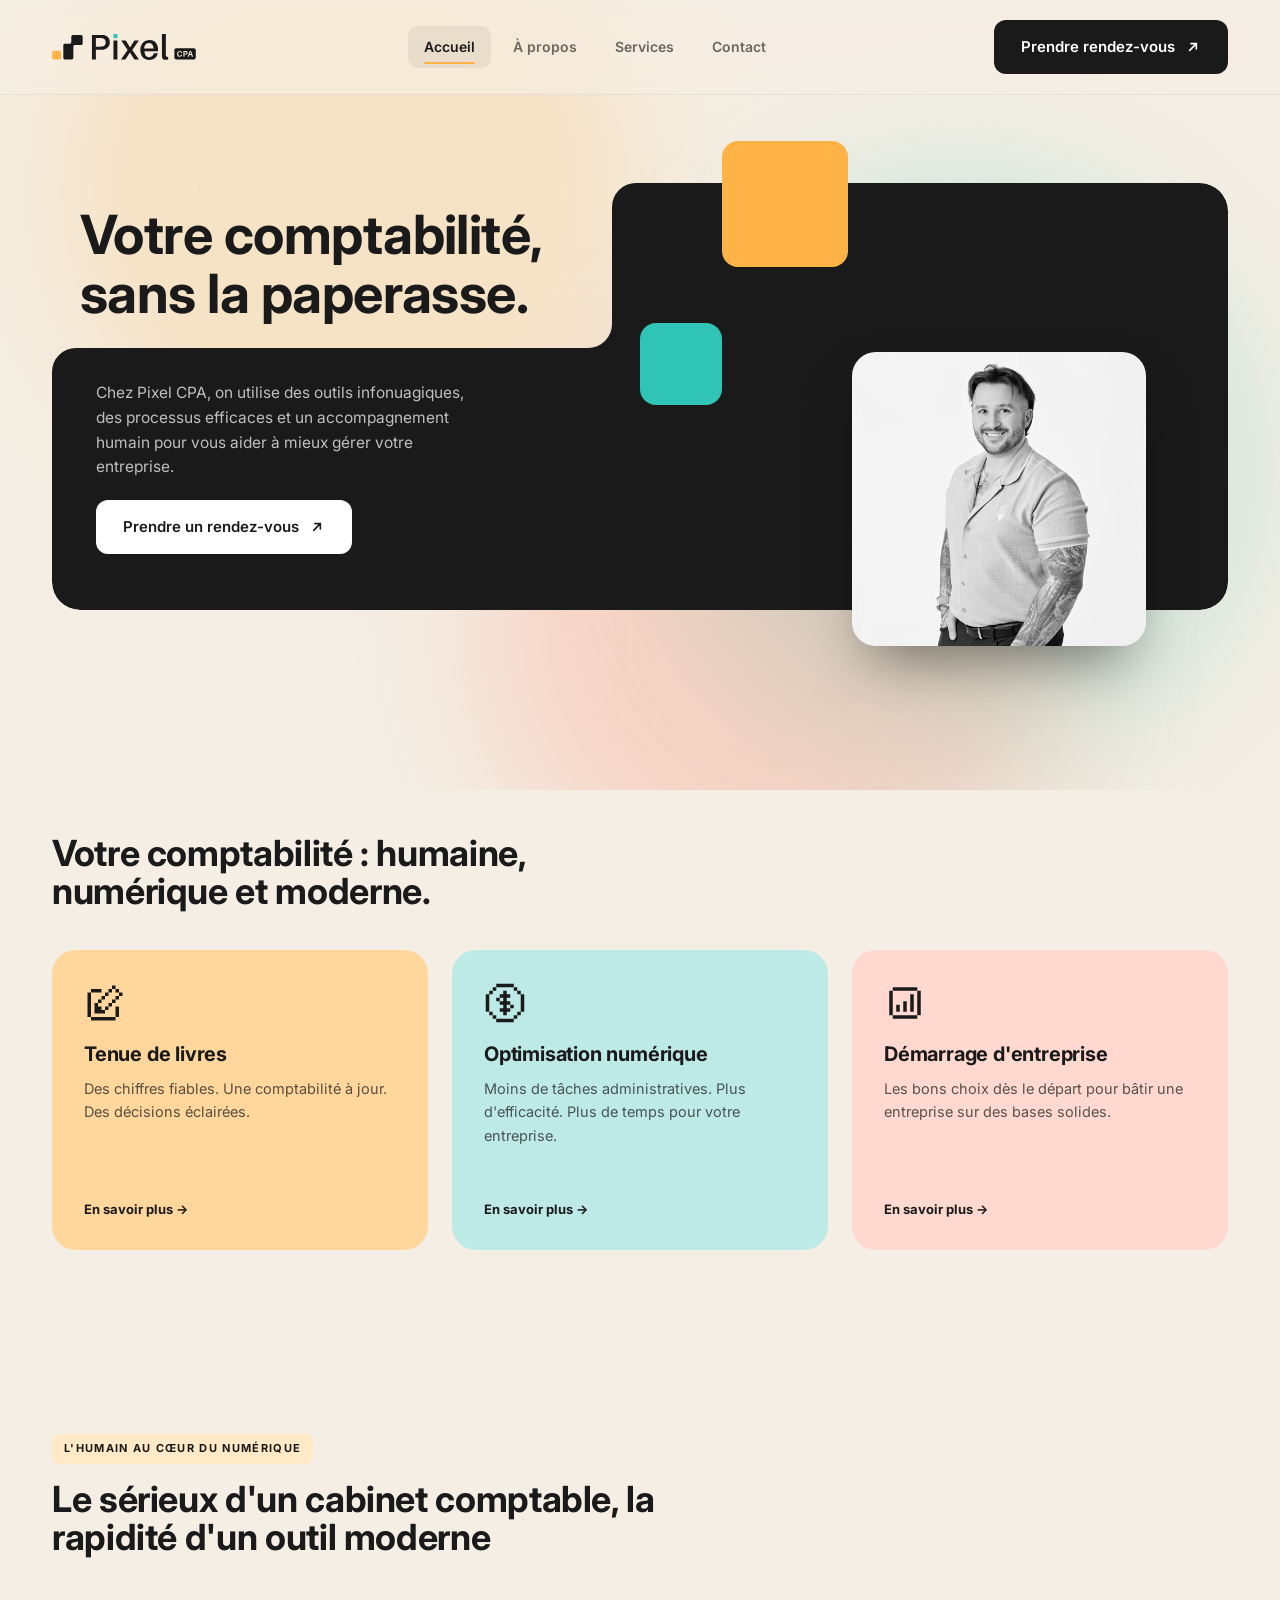
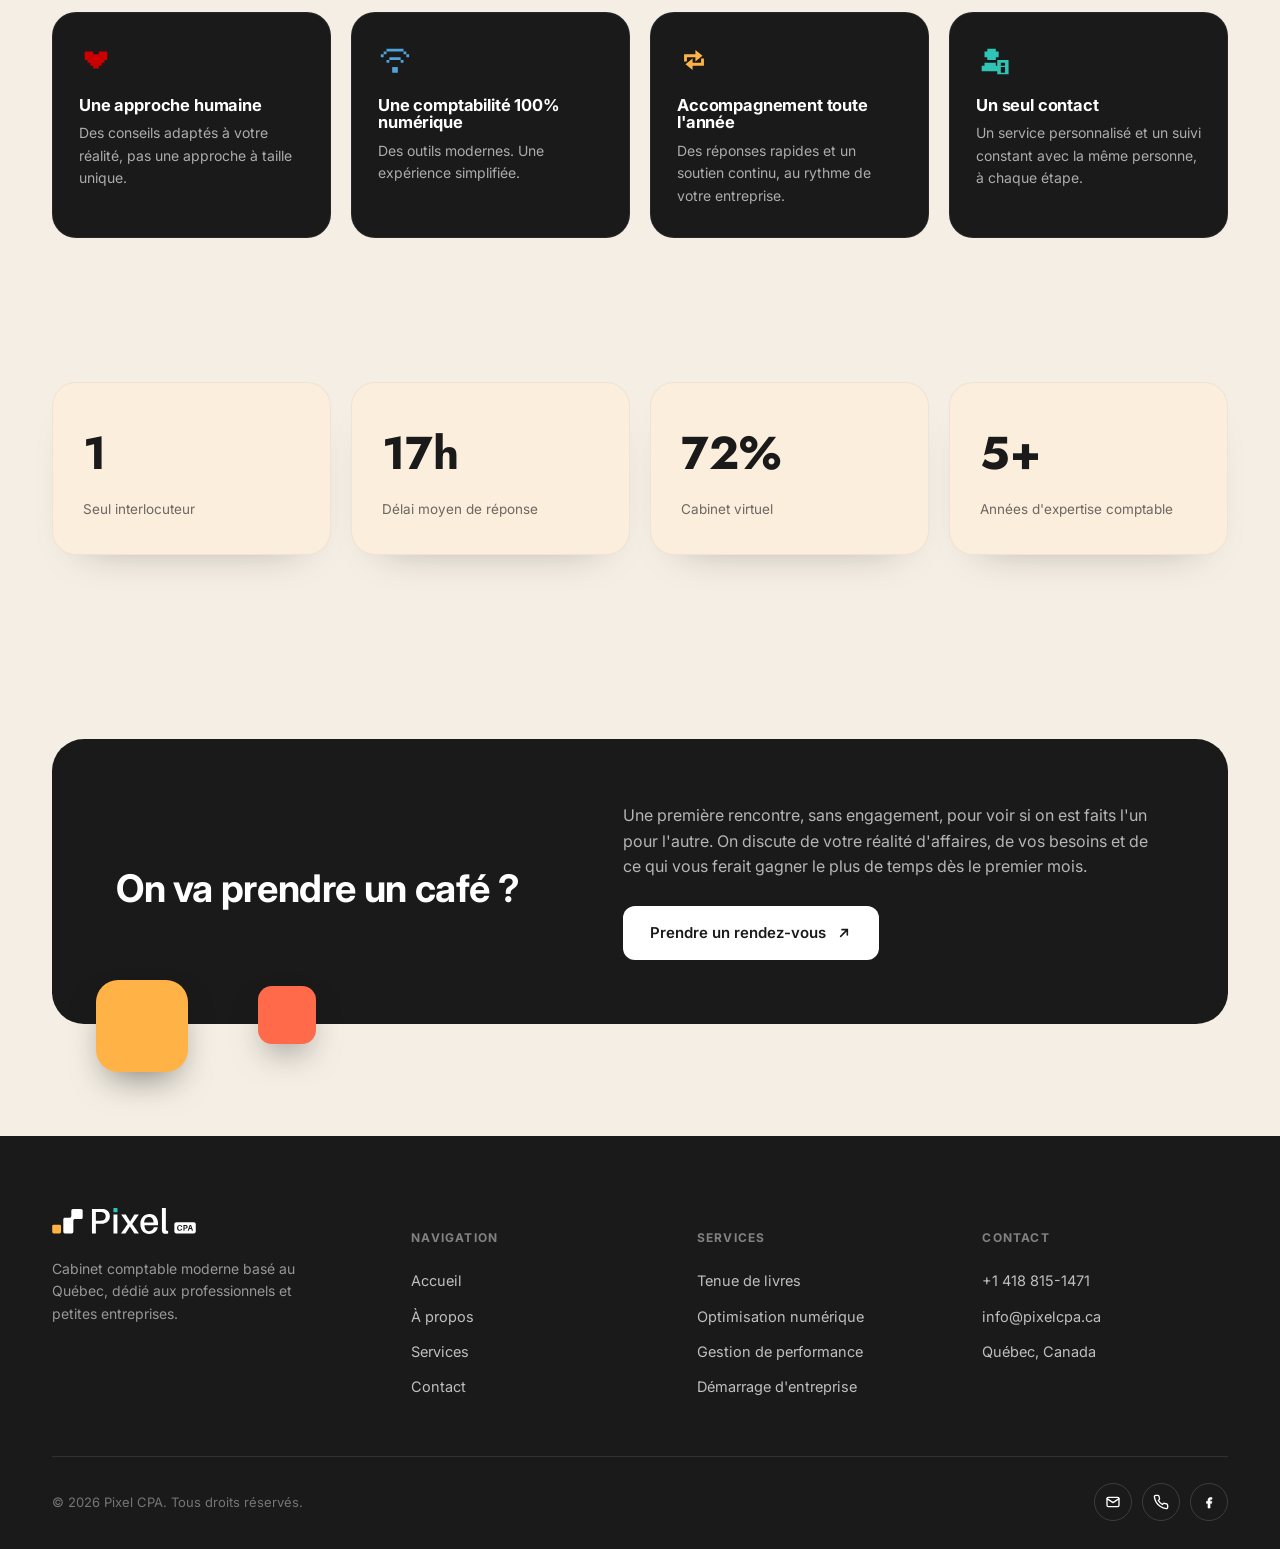
==== commit 76f43c23: "Add files via upload" ====
--- a/index.html
+++ b/index.html
@@ -147,7 +147,7 @@
       <div class="hero-chip chip-orange" data-parallax="10" aria-hidden="true"></div>
       <div class="hero-chip chip-teal" data-parallax="16" aria-hidden="true"></div>
       <div class="hero-copy" data-reveal="fade">
-        <p class="lede">Pixel CPA combine expertise comptable traditionnelle et outils d'automatisation pour que vous puissiez vous concentrer sur ce qui compte vraiment : la croissance de votre entreprise.</p>
+        <p class="lede">Chez Pixel CPA, on utilise des outils infonuagiques, des processus efficaces et un accompagnement humain pour vous aider à mieux gérer votre entreprise.</p>
         <a href="contact.html" class="btn btn-primary">
           Prendre un rendez-vous
           <svg viewBox="0 0 24 24" fill="none" stroke="currentColor" stroke-width="2.4" stroke-linecap="round" aria-hidden="true"><path d="M7 17L17 7M9 7h8v8"/></svg>
@@ -169,7 +169,7 @@
 <section id="services" class="section-defer">
   <div class="wrap">
     <div class="s-head" data-reveal="fade" style="margin-top:48px; margin-bottom:40px;">
-      <h2 style="font-size:clamp(26px,3vw,36px);">Une comptabilité qui travaille pour vous, pas l'inverse</h2>
+      <h2 style="font-size:clamp(26px,3vw,36px);">Votre comptabilité : humaine, numérique et moderne.</h2>
     </div>
 
     <div class="deco-cards stagger">
@@ -177,15 +177,15 @@
         <span class="deco-card-fill" aria-hidden="true"></span>
         <span class="deco-card-icon pico" aria-hidden="true"><svg viewBox="0 0 24 24"><path fill-rule="evenodd" clip-rule="evenodd" d="M18 2H16V4H14V6H12V8H10V10H8V12H6V18H12V16H14V14H16V12H18V10H20V8H22V6H20V4H18V2ZM18 4V6H20V8H18V10H16V12H14V14H12V16H10V14H8V12H10V10H12V8H14V6H16V4H18Z"/><path d="M4 4H10V6H4V4Z"/><path d="M4 20H2V6H4V20Z"/><path d="M18 20H4V22L18 22V20Z"/><path d="M18 20V14H20V20H18Z"/></svg></span>
         <h3>Tenue de livres</h3>
-        <p>Vos transactions classées, réconciliées et à jour chaque mois, sans que vous ayez à y penser.</p>
+        <p>Des chiffres fiables. Une comptabilité à jour. Des décisions éclairées.</p>
         <span class="go">En savoir plus →</span>
       </a>
 
       <a class="deco-card" href="services.html" data-reveal="scale" style="--i:1; --card:var(--teal-pale);">
         <span class="deco-card-fill" aria-hidden="true"></span>
         <span class="deco-card-icon pico" aria-hidden="true"><svg viewBox="0 0 47 47"><path d="M25.459 13.7083H29.3757V17.6249H25.459V21.5416H29.3757V25.4583H25.459V29.3749H29.3757V33.2916H25.459V37.2083H21.5423V33.2916H17.6257V29.3749H21.5423V25.4583H17.6257V21.5416H21.5423V17.6249H17.6257V13.7083H21.5423V9.79158H25.459V13.7083Z"/><path d="M17.6257 17.6249V21.5416H13.709V17.6249H17.6257Z"/><path d="M29.3757 29.3749V25.4583H33.2923V29.3749H29.3757Z"/><path fill-rule="evenodd" clip-rule="evenodd" d="M13.709 1.95825V5.87492H9.79232V9.79158H5.87565V13.7083H1.95898V33.2916H5.87565V37.2083H9.79232V41.1249H13.709V45.0416H33.2923V41.1249H37.209V37.2083H41.1256V33.2916H45.0423V13.7083H41.1256V9.79158H37.209V5.87492H33.2923V1.95825H13.709ZM33.2923 5.87492V9.79158H37.209V13.7083H41.1256V33.2916H37.209V37.2083H33.2923V41.1249H13.709V37.2083H9.79232V33.2916H5.87565V13.7083H9.79232V9.79158H13.709V5.87492H33.2923Z"/></svg></span>
-        <h3>Fiscalité &amp; impôts</h3>
-        <p>Déclarations personnelles et corporatives optimisées, préparées bien avant les échéances.</p>
+        <h3>Optimisation numérique</h3>
+        <p>Moins de tâches administratives. Plus d'efficacité. Plus de temps pour votre entreprise.</p>
         <span class="go">En savoir plus →</span>
       </a>
 
@@ -193,7 +193,7 @@
         <span class="deco-card-fill" aria-hidden="true"></span>
         <span class="deco-card-icon pico" aria-hidden="true"><svg viewBox="0 0 51 51"><path d="M10.625 6.375H40.375V10.625H10.625V6.375Z"/><path d="M10.625 40.375H6.375V10.625H10.625V40.375Z"/><path d="M40.375 40.375V44.625H10.625V40.375H40.375Z"/><path d="M40.375 40.375H44.625V10.625H40.375V40.375Z"/><path d="M36.125 14.875V36.125H31.875L31.875 14.875H36.125Z"/><path d="M27.625 36.125V23.375H23.375V36.125H27.625Z"/><path d="M19.125 36.125V27.625H14.875V36.125H19.125Z"/></svg></span>
         <h3>Démarrage d'entreprise</h3>
-        <p>Incorporation, structure fiscale et comptes configurés correctement dès le premier jour.</p>
+        <p>Les bons choix dès le départ pour bâtir une entreprise sur des bases solides.</p>
         <span class="go">En savoir plus →</span>
       </a>
     </div>
@@ -204,30 +204,30 @@
 <section class="section-tight section-defer">
   <div class="wrap">
     <div class="s-head" data-reveal="fade">
-      <span class="eyebrow">Pourquoi Pixel CPA</span>
+      <span class="eyebrow orange">L'humain au cœur du numérique</span>
       <h2 style="font-size:clamp(26px,3vw,36px);">Le sérieux d'un cabinet comptable, la rapidité d'un outil moderne</h2>
     </div>
 
     <div class="why-grid stagger">
       <div class="why-card" data-reveal="scale" style="--i:0">
-        <span class="mark pico" style="color:var(--orange);" aria-hidden="true"><svg viewBox="0 0 52 52"><path d="M10.8327 6.5H41.166V10.8333H10.8327V6.5Z"/><path d="M6.49935 36.8333L6.49935 10.8333H10.8327L10.8327 32.5H41.166V10.8333H45.4994V36.8333H6.49935Z"/><path d="M6.49935 41.1667V36.8333H2.16602V45.5H49.8327V36.8333H45.4994V41.1667H6.49935Z"/></svg></span>
-        <h4>Automatisation intelligente</h4>
-        <p>Vos comptes se synchronisent et se réconcilient automatiquement, jour après jour.</p>
+        <span class="mark pico" style="color:var(--red);" aria-hidden="true"><svg viewBox="0 0 24 24"><path d="M4 6H10V8H14V6H20V12H18V14H16V16H14V18H10V16H8V14H6V12H4Z"/></svg></span>
+        <h4>Une approche humaine</h4>
+        <p>Des conseils adaptés à votre réalité, pas une approche à taille unique.</p>
       </div>
       <div class="why-card" data-reveal="scale" style="--i:1">
-        <span class="mark pico" style="color:var(--teal);" aria-hidden="true"><svg viewBox="0 0 24 24"><path fill-rule="evenodd" clip-rule="evenodd" d="M16 2H8V4H6V6H4V8H2V16H4L4 18H6V20H8V22H16V20H18V18H20V16H22V8H20V6H18V4H16V2ZM18 6V8H12V10H10V12H14V14H18V18H16V20H8V18H10V14H8V12H4V10H8V6H12V4H14V6H18Z"/></svg></span>
-        <h4>Un vrai humain, pas un robot</h4>
-        <p>Votre CPA répond à vos questions et vous appelle avant chaque échéance importante.</p>
+        <span class="mark pico" style="color:var(--blue-soft);" aria-hidden="true"><svg viewBox="0 0 24 24"><path d="M10 17H14V21H10Z"/><path d="M6 14V12H8V10H16V12H18V14H16V12H8V14Z"/><path d="M2 10V8H4V6H6V4H18V6H20V8H22V10H20V8H18V6H6V8H4V10Z"/></svg></span>
+        <h4>Une comptabilité 100% numérique</h4>
+        <p>Des outils modernes. Une expérience simplifiée.</p>
       </div>
       <div class="why-card" data-reveal="scale" style="--i:2">
-        <span class="mark pico" style="color:var(--coral);" aria-hidden="true"><svg viewBox="0 0 24 24"><path d="M13 14V8H11V14H13Z"/><path d="M9 12V14H7V12H9Z"/><path d="M15 14H17V10H15V14Z"/><path fill-rule="evenodd" clip-rule="evenodd" d="M13 2H11V4H3V18H10V20H8V22H10V20H14V22H16V20H14V18H21V4H13V2ZM5 16L5 6H19V16H5Z"/></svg></span>
-        <h4>Transparence totale</h4>
-        <p>Un tarif fixe mensuel, sans surprise, et un accès en tout temps à vos rapports.</p>
+        <span class="mark pico" style="color:var(--orange);" aria-hidden="true"><svg viewBox="0 0 24 24"><path d="M5 8H13V5L18 9L13 13V10H7V13H5V8Z"/><path d="M19 16H11V19L6 15L11 11V14H17V11H19V16Z"/></svg></span>
+        <h4>Accompagnement toute l'année</h4>
+        <p>Des réponses rapides et un soutien continu, au rythme de votre entreprise.</p>
       </div>
       <div class="why-card" data-reveal="scale" style="--i:3">
-        <span class="mark pico" style="color:var(--blue-soft);" aria-hidden="true"><svg viewBox="0 0 24 24"><path d="M7 1H17V3H7V1Z"/><path d="M5 5V3H7V5H5Z"/><path d="M5 15H3V5H5V15Z"/><path d="M7 17H5V15H7V17Z"/><path d="M9 19H7V17H9V19Z"/><path d="M11 21H9V19H11V21Z"/><path d="M13 21V23H11V21H13Z"/><path d="M15 19V21H13V19H15Z"/><path d="M17 17H15V19H17V17Z"/><path d="M19 15V17H17V15H19Z"/><path fill-rule="evenodd" clip-rule="evenodd" d="M19 5V3H17V5H19ZM19 5H21V15H19V5Z"/><path fill-rule="evenodd" clip-rule="evenodd" d="M14 6H10V8H8V12H10V14H14V12H16V8H14V6ZM14 8V12H10V8H14Z"/></svg></span>
-        <h4>Ancré au Québec</h4>
-        <p>Un cabinet local qui connaît vos réalités fiscales, pas un centre d'appels à distance.</p>
+        <span class="mark pico" style="color:var(--teal);" aria-hidden="true"><svg viewBox="0 0 24 24"><path d="M8 4H14V6H16V10H14V12H8V10H6V6H8V4Z"/><path d="M4 20V16H6V14H14V16H16V20H4Z"/><path fill-rule="evenodd" clip-rule="evenodd" d="M15 12H23V22H15V12ZM17.5 14H20.5V16H17.5V14ZM17.5 17H20.5V21H17.5V17Z"/></svg></span>
+        <h4>Un seul contact</h4>
+        <p>Un service personnalisé et un suivi constant avec la même personne, à chaque étape.</p>
       </div>
     </div>
   </div>
@@ -238,8 +238,8 @@
   <div class="wrap">
     <div class="stats-grid stagger">
         <div class="stat" data-reveal="fade" style="--i:0">
-          <div class="num" data-count="80" data-suffix="+">0+</div>
-          <div class="lbl">Clients accompagnés au Québec</div>
+          <div class="num" data-count="1" data-suffix="">0</div>
+          <div class="lbl">Seul interlocuteur</div>
         </div>
         <div class="stat" data-reveal="fade" style="--i:1">
           <div class="num" data-count="24" data-suffix="h">0h</div>
@@ -247,10 +247,10 @@
         </div>
         <div class="stat" data-reveal="fade" style="--i:2">
           <div class="num" data-count="100" data-suffix="%">0%</div>
-          <div class="lbl">Réconciliation automatisée</div>
+          <div class="lbl">Cabinet virtuel</div>
         </div>
         <div class="stat" data-reveal="fade" style="--i:3">
-          <div class="num" data-count="5" data-suffix="+">0+</div>
+          <div class="num" data-count="7" data-suffix="+">0+</div>
           <div class="lbl">Années d'expertise comptable</div>
         </div>
       </div>
@@ -262,15 +262,14 @@
   <div class="wrap">
     <div class="panel-dark cta-split" data-reveal="scale">
       <span class="panel-blocks" aria-hidden="true">
-        <b style="width:92px;height:92px;background:var(--coral);left:44px;bottom:-48px;"></b>
-        <b style="width:58px;height:58px;background:var(--orange);left:206px;bottom:-20px;animation-delay:1.1s;"></b>
+        <b style="width:92px;height:92px;background:var(--orange);left:44px;bottom:-48px;"></b>
+        <b style="width:58px;height:58px;background:var(--coral);left:206px;bottom:-20px;animation-delay:1.1s;"></b>
       </span>
       <div class="cta-split-head">
-        <span class="eyebrow on-dark">Prêt à simplifier votre comptabilité ?</span>
-        <h2>Parlons de votre entreprise</h2>
+        <h2>On va prendre un café ?</h2>
       </div>
       <div class="cta-split-body">
-        <p class="lede">Un premier appel de 20 minutes, sans engagement, pour voir si on est faits l'un pour l'autre. On discute de votre réalité d'affaires et de ce qui vous ferait gagner le plus de temps dès le premier mois.</p>
+        <p class="lede">Une première rencontre, sans engagement, pour voir si on est faits l'un pour l'autre. On discute de votre réalité d'affaires, de vos besoins et de ce qui vous ferait gagner le plus de temps dès le premier mois.</p>
         <a href="contact.html" class="btn btn-primary">
           Prendre un rendez-vous
           <svg viewBox="0 0 24 24" fill="none" stroke="currentColor" stroke-width="2.4" stroke-linecap="round" aria-hidden="true"><path d="M7 17L17 7M9 7h8v8"/></svg>
@@ -289,7 +288,7 @@
         <a href="index.html" class="logo on-dark" aria-label="Pixel CPA — accueil">
           <svg class="logo-img" viewBox="0 0 1999.95 362.21" width="144" height="26" role="img" aria-label="Pixel CPA" xmlns="http://www.w3.org/2000/svg"><path d="M1861.13,250.37c-1.68-.23-4.04-.34-6.85-.34h-11.13v23.82h11.13c2.81,0,5.17-.11,6.85-.34,5.4-.78,9.22-4.27,9.22-11.57s-3.82-10.79-9.22-11.57ZM1861.13,250.37c-1.68-.23-4.04-.34-6.85-.34h-11.13v23.82h11.13c2.81,0,5.17-.11,6.85-.34,5.4-.78,9.22-4.27,9.22-11.57s-3.82-10.79-9.22-11.57ZM1973.3,197.54h-245.18c-14.72,0-26.65,11.93-26.65,26.65v104.72c0,14.72,11.93,26.65,26.65,26.65h245.18c14.72,0,26.65-11.93,26.65-26.65v-104.72c0-14.72-11.93-26.65-26.65-26.65ZM1776.43,305.32c10.12,0,15.96-6.07,17.98-15.74l.23-1.12h15.39l-.11,1.12c-1.69,16.52-14.27,27.31-34.16,27.31-21.58,0-36.41-15.17-36.41-39.89s16.07-40.79,37.53-40.79,31.92,11.46,33.49,26.74l.11,1.13h-15.51l-.22-1.13c-1.91-9.55-7.75-15.17-18.09-15.17-12.47,0-20.9,10.68-20.9,28.32,0,19.33,8.87,29.22,20.67,29.22ZM1865.74,285.54c-3.82.45-6.74.56-11.24.56h-11.35v29.22h-15.5v-77.54h26.85c4.5,0,7.42.11,11.24.56,11.8,1.35,20.9,9.33,20.9,23.6s-9.66,22.25-20.9,23.6ZM1945.21,315.32l-7.64-23.38h-26.07l-7.75,23.38h-16.52l27.98-77.54h19.44l27.42,77.54h-16.86ZM1915.43,279.7h18.21l-8.99-28.66-9.22,28.66ZM1861.13,250.37c-1.68-.23-4.04-.34-6.85-.34h-11.13v23.82h11.13c2.81,0,5.17-.11,6.85-.34,5.4-.78,9.22-4.27,9.22-11.57s-3.82-10.79-9.22-11.57Z" fill="#fff"/><path d="M712.38,14.78c53.6,6.95,90.33,41.2,90.33,101.75s-40.7,95.29-90.33,101.75c-15.88,1.98-28.29,1.98-46.65,1.98h-57.57v135h-54.6V12.8h112.17c18.36,0,30.77,0,46.65,1.99ZM701.96,174.1c23.82-4.47,43.18-21.34,43.18-57.57s-19.36-53.11-43.18-57.57c-8.93-1.49-20.84-1.99-34.74-1.99h-59.06v119.12h59.06c13.9,0,25.81-.5,34.74-1.98ZM908.11,355.26h-54.6V91.71h54.6v263.55ZM1115.18,221.26l92.81,134.01h-63.03l-62.54-99.26-62.54,99.26h-62.54l93.81-133.51-90.33-130.04h64.03l60.06,95.3,59.56-95.3h62.54l-91.82,129.54ZM1474.63,216.79c0,4.96,0,12.41-.99,21.84h-189.1c4.47,63.03,33.25,83.88,68.99,83.88,31.77,0,56.58-19.36,62.04-52.61h55.09c-11.41,62.54-61.54,92.31-119.12,92.31-70.48,0-123.59-44.67-123.59-137.98,0-83.38,53.11-139.47,129.05-139.47s117.63,57.57,117.63,132.02ZM1348.94,124.47c-37.22,0-64.02,25.31-69.98,75.94h133.51c-3.97-48.64-25.31-75.94-63.53-75.94ZM1582.97.09v276.96c0,8.7,0,16.43.5,24.17.99,14.5,7.94,19.33,31.27,17.4v37.22c-10.92,1.45-23.33,2.42-35.74,2.42-28.79,0-48.14-10.15-50.13-43.02-.5-9.67-.5-21.27-.5-36.73V.09h54.6Z" fill="#fff"/><path d="M288.23,13.15c-12.25,0-22.18,9.93-22.18,22.18v77.24c0,12.25-9.93,22.18-22.18,22.18h-67.3c-12.25,0-22.18,9.93-22.18,22.18v175.6c0,12.25,9.93,22.18,22.18,22.18h95.62c12.25,0,22.18-9.93,22.18-22.18v-157.16c0-12.25,9.93-22.18,22.18-22.18h85.31c12.25,0,22.18-9.93,22.18-22.18V35.33c0-12.25-9.93-22.18-22.18-22.18h-113.63Z" fill="#fff"/><rect y="232.46" width="122.68" height="122.68" rx="20.02" ry="20.02" fill="#ffb347"/><rect x="852" width="57.87" height="57.87" rx="9.68" ry="9.68" fill="#30c4b6"/></svg>
         </a>
-        <p>Cabinet comptable moderne basé au Québec, dédié aux professionnels autonomes et petites entreprises.</p>
+        <p>Cabinet comptable moderne basé au Québec, dédié aux professionnels et petites entreprises.</p>
       </div>
       <nav class="foot-col" aria-label="Navigation du pied de page">
         <h5>Navigation</h5>
@@ -301,22 +300,23 @@
       <div class="foot-col">
         <h5>Services</h5>
         <a href="services.html">Tenue de livres</a>
-        <a href="services.html">Fiscalité &amp; impôts</a>
+        <a href="services.html">Optimisation numérique</a>
+        <a href="services.html">Gestion de performance</a>
         <a href="services.html">Démarrage d'entreprise</a>
-        <a href="services.html">Automatisation &amp; IA</a>
       </div>
       <div class="foot-col">
         <h5>Contact</h5>
         <a href="tel:+14188151471">+1 418 815-1471</a>
-        <a href="mailto:bonjour@pixelcpa.ca">bonjour@pixelcpa.ca</a>
+        <a href="mailto:info@pixelcpa.ca">info@pixelcpa.ca</a>
         <a href="contact.html">Québec, Canada</a>
       </div>
     </div>
     <div class="foot-bottom">
       <span>© 2026 Pixel CPA. Tous droits réservés.</span>
       <div class="foot-social">
-        <a href="mailto:bonjour@pixelcpa.ca" aria-label="Nous écrire par courriel"><svg viewBox="0 0 24 24" fill="none" stroke-width="2" stroke-linecap="round" stroke-linejoin="round" aria-hidden="true"><rect x="3" y="5" width="18" height="14" rx="2"/><path d="M3 7l9 6 9-6"/></svg></a>
+        <a href="mailto:info@pixelcpa.ca" aria-label="Nous écrire par courriel"><svg viewBox="0 0 24 24" fill="none" stroke-width="2" stroke-linecap="round" stroke-linejoin="round" aria-hidden="true"><rect x="3" y="5" width="18" height="14" rx="2"/><path d="M3 7l9 6 9-6"/></svg></a>
         <a href="tel:+14188151471" aria-label="Nous appeler"><svg viewBox="0 0 24 24" fill="none" stroke-width="2" stroke-linecap="round" stroke-linejoin="round" aria-hidden="true"><path d="M22 16.9v3a2 2 0 0 1-2.2 2 19.8 19.8 0 0 1-8.6-3.1 19.5 19.5 0 0 1-6-6A19.8 19.8 0 0 1 2.1 4.2 2 2 0 0 1 4.1 2h3a2 2 0 0 1 2 1.7c.1.9.3 1.8.6 2.7a2 2 0 0 1-.5 2.1L8 9.7a16 16 0 0 0 6 6l1.2-1.2a2 2 0 0 1 2.1-.5c.9.3 1.8.5 2.7.6a2 2 0 0 1 1.7 2z"/></svg></a>
+        <a href="https://www.facebook.com/profile.php?id=61580697696968" target="_blank" rel="noopener" aria-label="Notre page Facebook"><svg viewBox="0 0 24 24" fill="currentColor" aria-hidden="true"><path d="M13.5 21v-7h2.3l.4-2.85h-2.7V9.32c0-.82.23-1.38 1.4-1.38h1.5V5.4c-.26-.04-1.15-.11-2.18-.11-2.16 0-3.64 1.32-3.64 3.74v2.09H8.25V14h2.33v7h2.92z"/></svg></a>
       </div>
     </div>
   </div>
--- a/styles.css
+++ b/styles.css
@@ -21,6 +21,7 @@
   --blue:        #005F97;
   --blue-soft:   #4FA3D8; /* variante lisible du bleu sur fond sombre */
   --pink:        #FC96AC;
+  --red:         #cc0000; /* nouvelle couleur "rouge" (V4 client) */
 
   --white:       #FFFFFF;
   --paper:       #F4EEE4;
@@ -127,6 +128,7 @@
 body.theme-teal{  --accent:var(--teal);      --accent-2:#6FD3C8; --accent-pale:#CFEFEA; }
 body.theme-coral{ --accent:var(--coral);     --accent-2:#FF9E86; --accent-pale:#FFDDD3; }
 body.theme-blue{  --accent:var(--blue-soft); --accent-2:#93C4E6; --accent-pale:#D3E6F4; }
+body.theme-red{   --accent:var(--red);       --accent-2:#F26A6A; --accent-pale:#F6D9D9; }
 /* eyebrow chips follow the page accent — but NOT the on-dark ones: those keep their light-on-dark
    treatment (a pale accent bg + white text would be unreadable — client feedback) */
 body[class*="theme-"] .eyebrow:not(.on-dark){ background:var(--accent-pale); }
@@ -353,7 +355,9 @@
 
 /* ---------- ambient aurora blobs (behind dark panels + hero) ---------- */
 .aurora{
-  position:absolute; inset:-20% -10%;
+  /* horizontal bleed removed (was inset:-20% -10%) — the -10% sides pushed the element past the
+     viewport and caused a mobile horizontal-overflow / width bug. Vertical bleed kept. */
+  position:absolute; inset:-20% 0;
   pointer-events:none;
   z-index:0;
   overflow:hidden;
@@ -647,9 +651,8 @@
 .s-card:hover{ box-shadow:0 30px 60px -28px rgba(26,26,26,.5); }
 .s-card:not(:hover){ transform:none !important; }
 .s-icon{
-  width:52px; height:52px; border-radius:14px;
-  display:flex; align-items:center; justify-content:center;
-  margin-bottom:22px;
+  display:block;
+  margin-bottom:20px;
   transition:transform .4s var(--ease);
 }
 .s-card:hover .s-icon{ transform:rotate(-6deg) scale(1.06); }
@@ -663,12 +666,13 @@
   transition:opacity .3s ease, transform .3s ease;
 }
 .s-card:hover .go{ opacity:1; transform:translateX(0); }
-/* FULL brand colour tiles with a SOLID BLACK glyph (client: pas de glyphe blanc/liseré, tout noir) */
-.s-icon.orange{ background:var(--orange); }
-.s-icon.teal{ background:var(--teal); }
-.s-icon.coral{ background:var(--coral); }
-.s-icon.blue{ background:var(--blue-soft); }
-.s-icon svg{ stroke:var(--dark); }
+/* no tile ("rebord") — the icon is a coloured brand glyph directly on the dark card (client).
+   target .pico so it beats the base `.pico{color:var(--dark)}` rule. */
+.s-icon.orange .pico{ color:var(--orange); }
+.s-icon.teal .pico{ color:var(--teal); }
+.s-icon.coral .pico{ color:var(--coral); }
+.s-icon.blue .pico{ color:var(--blue-soft); }
+.s-icon.red .pico{ color:var(--red); }
 
 /* ---------- pixel icons (client brand icon set) — inlined & recoloured ---------- */
 /* The delivered SVGs are solid-black pixel art. They're inlined (not referenced via
@@ -677,8 +681,7 @@
 .pico{ display:inline-block; line-height:0; color:var(--dark); }
 .pico svg{ display:block; width:100%; height:100%; }
 .pico svg path{ fill:currentColor; }
-.s-icon{ color:var(--dark); }
-.s-icon .pico{ width:32px; height:32px; }
+.s-icon .pico{ width:40px; height:40px; }
 
 /* ---------- deconstructed colour cards (home services preview) ---------- */
 .deco-cards{ display:grid; grid-template-columns:repeat(3,1fr); gap:24px; }
@@ -958,6 +961,9 @@
   .nav-links.mobile-open{ display:flex; opacity:1; transform:translateY(0); }
   .nav-links a{ padding:14px 18px; }
   .nav-burger{ display:flex; }
+  /* le bouton CTA de la nav ne rentre pas en mobile et poussait le burger hors écran
+     (menu injoignable + toute la page trop large) → on ne garde que le burger. */
+  .nav-cta .btn-primary{ display:none; }
   section{ padding:72px 0; }
   .services-grid{ grid-template-columns:1fr; }
   .values{ grid-template-columns:1fr; }
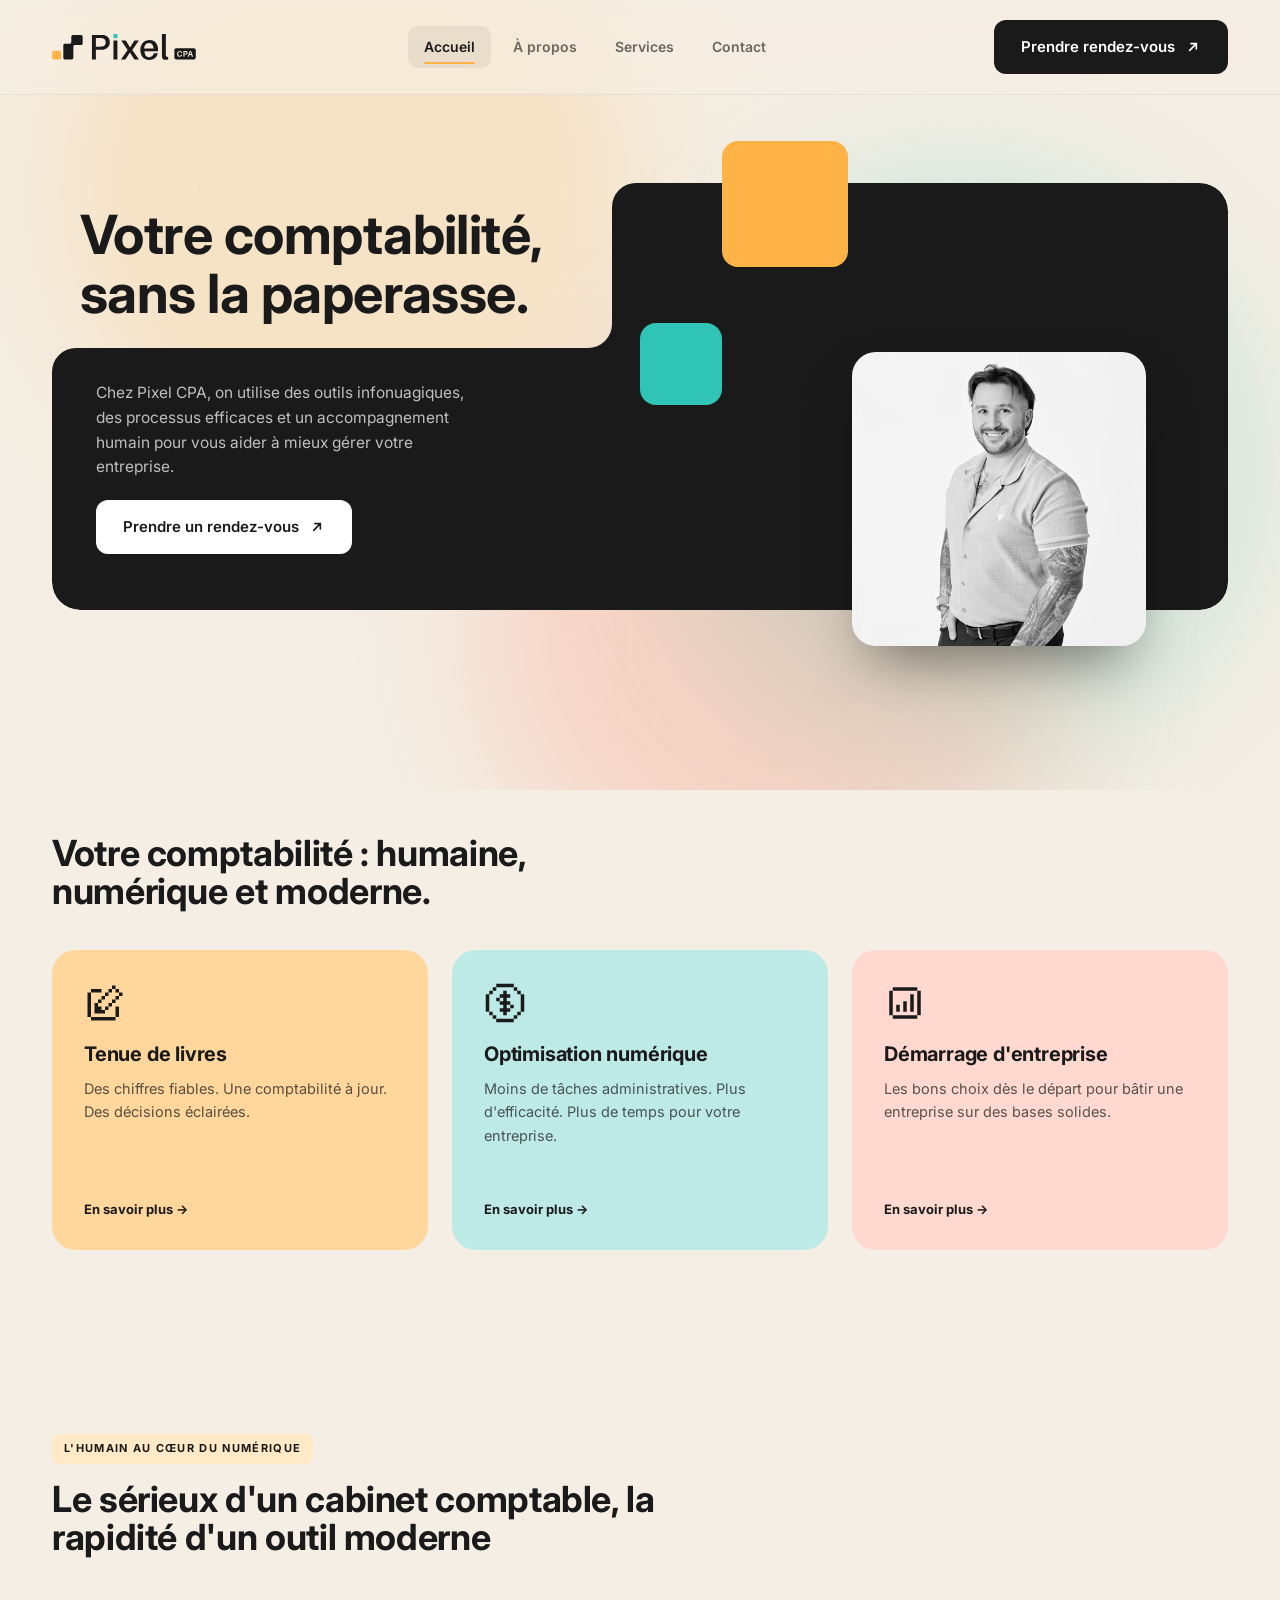
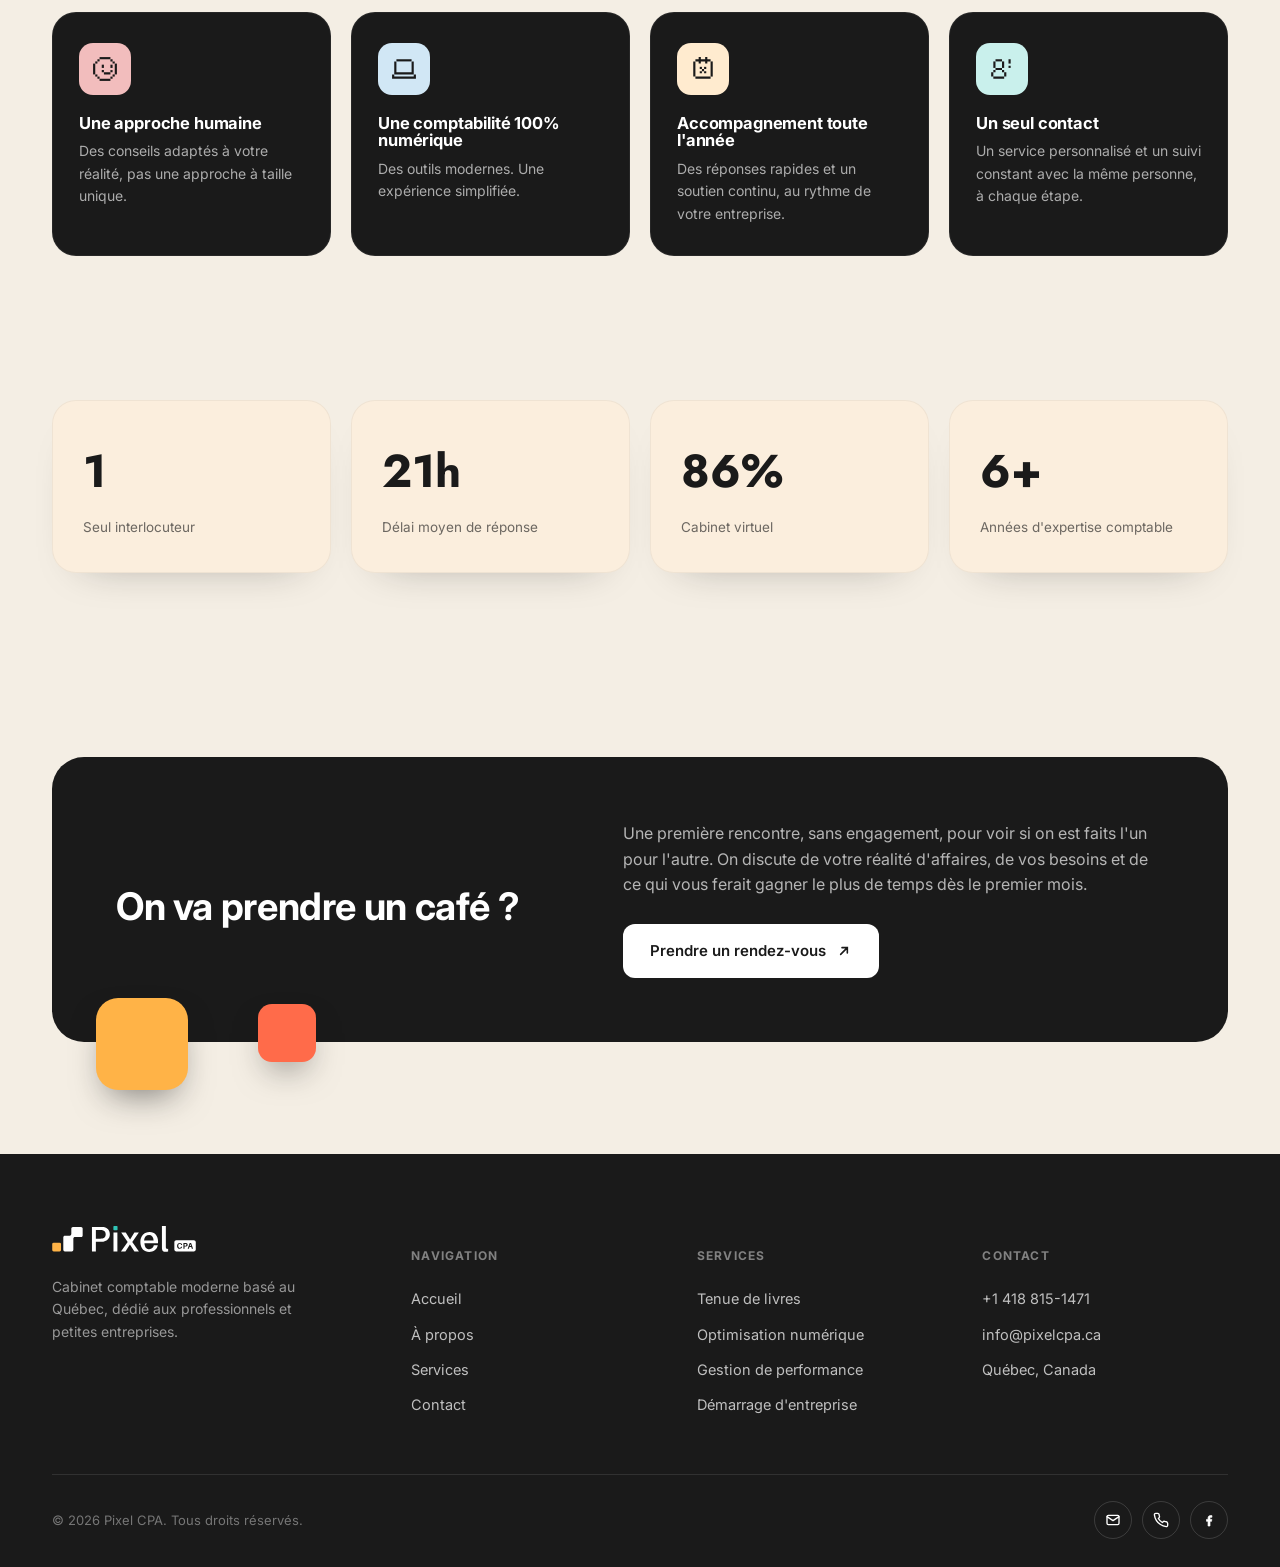
==== commit 14a3a0b2: "Add files via upload" ====
--- a/index.html
+++ b/index.html
@@ -210,22 +210,22 @@
 
     <div class="why-grid stagger">
       <div class="why-card" data-reveal="scale" style="--i:0">
-        <span class="mark pico" style="color:var(--red);" aria-hidden="true"><svg viewBox="0 0 24 24"><path d="M4 6H10V8H14V6H20V12H18V14H16V16H14V18H10V16H8V14H6V12H4Z"/></svg></span>
+        <span class="mark pico" style="color:var(--red);" aria-hidden="true"><svg viewBox="0 0 24 24"><path d="M7 1H17V3H7V1Z"/><path d="M5 5V3H7V5H5Z"/><path d="M3 7V5H5V7H3Z"/><path d="M3 17V7H1V17H3Z"/><path d="M5 19H3V17H5V19Z"/><path d="M7 21H5V19H7V21Z"/><path d="M17 21V23H7V21H17Z"/><path d="M19 19V21H17V19H19Z"/><path d="M21 17V19H19V17H21Z"/><path d="M21 7H23V17H21V7Z"/><path fill-rule="evenodd" clip-rule="evenodd" d="M19 5V3H17V5H19ZM19 5H21V7H19V5Z"/><path d="M17 8H19V11H17V8Z"/><path d="M9 8H11V11H9V8Z"/><path d="M17 13H19V15H17V13Z"/><path fill-rule="evenodd" clip-rule="evenodd" d="M11 15H9V13H11V15ZM11 15H17V17H11V15Z"/></svg></span>
         <h4>Une approche humaine</h4>
         <p>Des conseils adaptés à votre réalité, pas une approche à taille unique.</p>
       </div>
       <div class="why-card" data-reveal="scale" style="--i:1">
-        <span class="mark pico" style="color:var(--blue-soft);" aria-hidden="true"><svg viewBox="0 0 24 24"><path d="M10 17H14V21H10Z"/><path d="M6 14V12H8V10H16V12H18V14H16V12H8V14Z"/><path d="M2 10V8H4V6H6V4H18V6H20V8H22V10H20V8H18V6H6V8H4V10Z"/></svg></span>
+        <span class="mark pico" style="color:var(--blue-soft);" aria-hidden="true"><svg viewBox="0 0 52 52"><path d="M10.8327 6.5H41.166V10.8333H10.8327V6.5Z"/><path d="M6.49935 36.8333L6.49935 10.8333H10.8327L10.8327 32.5H41.166V10.8333H45.4994V36.8333H6.49935Z"/><path d="M6.49935 41.1667V36.8333H2.16602V45.5H49.8327V36.8333H45.4994V41.1667H6.49935Z"/></svg></span>
         <h4>Une comptabilité 100% numérique</h4>
         <p>Des outils modernes. Une expérience simplifiée.</p>
       </div>
       <div class="why-card" data-reveal="scale" style="--i:2">
-        <span class="mark pico" style="color:var(--orange);" aria-hidden="true"><svg viewBox="0 0 24 24"><path d="M5 8H13V5L18 9L13 13V10H7V13H5V8Z"/><path d="M19 16H11V19L6 15L11 11V14H17V11H19V16Z"/></svg></span>
+        <span class="mark pico" style="color:var(--orange);" aria-hidden="true"><svg viewBox="0 0 24 24"><path d="M10 7H8V5L5 5L5 3L8 3V1H10V3L14 3V1H16V3L19 3V5L16 5V7H14V5L10 5V7Z"/><path d="M19 19V5H21V19H19Z"/><path fill-rule="evenodd" clip-rule="evenodd" d="M5 19L5 5L3 5V19H5ZM5 19H19V21L5 21L5 19Z"/><path d="M11 12H9V10H11V12Z"/><path d="M13 12H11V14H9V16H11V14H13V16H15V14H13V12Z"/><path d="M13 12V10H15V12H13Z"/></svg></span>
         <h4>Accompagnement toute l'année</h4>
         <p>Des réponses rapides et un soutien continu, au rythme de votre entreprise.</p>
       </div>
       <div class="why-card" data-reveal="scale" style="--i:3">
-        <span class="mark pico" style="color:var(--teal);" aria-hidden="true"><svg viewBox="0 0 24 24"><path d="M8 4H14V6H16V10H14V12H8V10H6V6H8V4Z"/><path d="M4 20V16H6V14H14V16H16V20H4Z"/><path fill-rule="evenodd" clip-rule="evenodd" d="M15 12H23V22H15V12ZM17.5 14H20.5V16H17.5V14ZM17.5 17H20.5V21H17.5V17Z"/></svg></span>
+        <span class="mark pico" style="color:var(--teal);" aria-hidden="true"><svg viewBox="0 0 24 24"><path d="M20 3H18V7H20V3Z"/><path d="M20 9V11H18V9H20Z"/><path d="M12 3V5L6 5V3H12Z"/><path d="M6 11L4 11V5L6 5V11Z"/><path fill-rule="evenodd" clip-rule="evenodd" d="M12 11L6 11V13H4L4 15H2V19H4V21H14V19H16V15H14V13H12V11ZM12 13V15H14V19H4V15H6V13H12Z"/><path d="M12 11L14 11V5L12 5V11Z"/></svg></span>
         <h4>Un seul contact</h4>
         <p>Un service personnalisé et un suivi constant avec la même personne, à chaque étape.</p>
       </div>
--- a/styles.css
+++ b/styles.css
@@ -651,8 +651,9 @@
 .s-card:hover{ box-shadow:0 30px 60px -28px rgba(26,26,26,.5); }
 .s-card:not(:hover){ transform:none !important; }
 .s-icon{
-  display:block;
-  margin-bottom:20px;
+  width:52px; height:52px; border-radius:14px;
+  display:flex; align-items:center; justify-content:center;
+  margin-bottom:22px;
   transition:transform .4s var(--ease);
 }
 .s-card:hover .s-icon{ transform:rotate(-6deg) scale(1.06); }
@@ -666,13 +667,12 @@
   transition:opacity .3s ease, transform .3s ease;
 }
 .s-card:hover .go{ opacity:1; transform:translateX(0); }
-/* no tile ("rebord") — the icon is a coloured brand glyph directly on the dark card (client).
-   target .pico so it beats the base `.pico{color:var(--dark)}` rule. */
-.s-icon.orange .pico{ color:var(--orange); }
-.s-icon.teal .pico{ color:var(--teal); }
-.s-icon.coral .pico{ color:var(--coral); }
-.s-icon.blue .pico{ color:var(--blue-soft); }
-.s-icon.red .pico{ color:var(--red); }
+/* small FADED (pale) colour tile + solid BLACK glyph — "comme avant" (client) */
+.s-icon.orange{ background:#FFD79E; }
+.s-icon.teal{ background:#9BDDD5; }
+.s-icon.coral{ background:#FFBBA9; }
+.s-icon.blue{ background:#A9CFE8; }
+.s-icon.red{ background:#F3C4C4; }
 
 /* ---------- pixel icons (client brand icon set) — inlined & recoloured ---------- */
 /* The delivered SVGs are solid-black pixel art. They're inlined (not referenced via
@@ -681,7 +681,7 @@
 .pico{ display:inline-block; line-height:0; color:var(--dark); }
 .pico svg{ display:block; width:100%; height:100%; }
 .pico svg path{ fill:currentColor; }
-.s-icon .pico{ width:40px; height:40px; }
+.s-icon .pico{ width:26px; height:26px; color:var(--dark); }
 
 /* ---------- deconstructed colour cards (home services preview) ---------- */
 .deco-cards{ display:grid; grid-template-columns:repeat(3,1fr); gap:24px; }
@@ -840,10 +840,12 @@
 /* bigger pixel icons, coloured directly on the dark card (same style as the homepage cards) —
    no pastel chip. Colour comes from an inline `color:` on each `.ic`; the pico must inherit it
    (the base .pico rule would otherwise force it dark → invisible on the dark card). */
-.info-card .ic{ width:46px; height:46px; display:flex; align-items:center; justify-content:center; flex:none; }
-/* the whole 46px pico is the icon (the old 20px line-icon rule is gone — it kept the glyph tiny) */
-.info-card .ic .pico{ width:46px; height:46px; color:inherit; display:block; }
+.info-card .ic{ width:46px; height:46px; border-radius:12px; display:flex; align-items:center; justify-content:center; flex:none;
+  background:color-mix(in srgb, currentColor 26%, #fff); transition:transform .4s var(--ease); }
+.info-card .ic .pico{ width:26px; height:26px; color:var(--dark); display:block; }
 .info-card .ic .pico svg{ width:100% !important; height:100% !important; display:block; }
+.info-card .ic .pico svg path{ fill:var(--dark); }
+.info-card:hover .ic{ transform:rotate(-6deg) scale(1.06); }
 .info-card h4{ font-size:15px; margin-bottom:4px; color:var(--white); }
 .info-card p{ font-size:14px; color:rgba(255,255,255,.64); }
 .info-card p a{ color:var(--white); }
@@ -864,7 +866,11 @@
 .v-card{ padding:30px 26px; border-radius:var(--radius-lg); background:var(--dark); border:1px solid rgba(255,255,255,.06);
   transition:transform .4s var(--ease), box-shadow .4s var(--ease); }
 .v-card:hover{ transform:translateY(-6px); box-shadow:0 30px 60px -30px rgba(26,26,26,.5); }
-.v-card .mark{ width:34px; height:34px; margin-bottom:20px; display:block; }
+.v-card .mark{ width:52px; height:52px; border-radius:14px; display:flex; align-items:center; justify-content:center;
+  margin-bottom:20px; background:color-mix(in srgb, currentColor 26%, #fff); transition:transform .4s var(--ease); }
+.v-card .mark svg{ width:26px; height:26px; }
+.v-card .mark svg path{ fill:var(--dark); }
+.v-card:hover .mark{ transform:rotate(-6deg) scale(1.06); }
 .v-card h4{ font-size:16.5px; margin-bottom:8px; color:var(--white); }
 .v-card p{ font-size:14px; color:rgba(255,255,255,.64); margin:0; }
 
@@ -878,7 +884,11 @@
   transition:transform .4s var(--ease), box-shadow .4s var(--ease);
 }
 .why-card:hover{ transform:translateY(-6px); box-shadow:0 30px 60px -30px rgba(26,26,26,.5); }
-.why-card .mark{ width:34px; height:34px; margin-bottom:20px; display:block; }
+.why-card .mark{ width:52px; height:52px; border-radius:14px; display:flex; align-items:center; justify-content:center;
+  margin-bottom:20px; background:color-mix(in srgb, currentColor 26%, #fff); transition:transform .4s var(--ease); }
+.why-card .mark svg{ width:26px; height:26px; }
+.why-card .mark svg path{ fill:var(--dark); }
+.why-card:hover .mark{ transform:rotate(-6deg) scale(1.06); }
 .why-card h4{ font-size:16.5px; margin-bottom:8px; color:var(--white); }
 .why-card p{ font-size:14px; color:rgba(255,255,255,.64); }
 
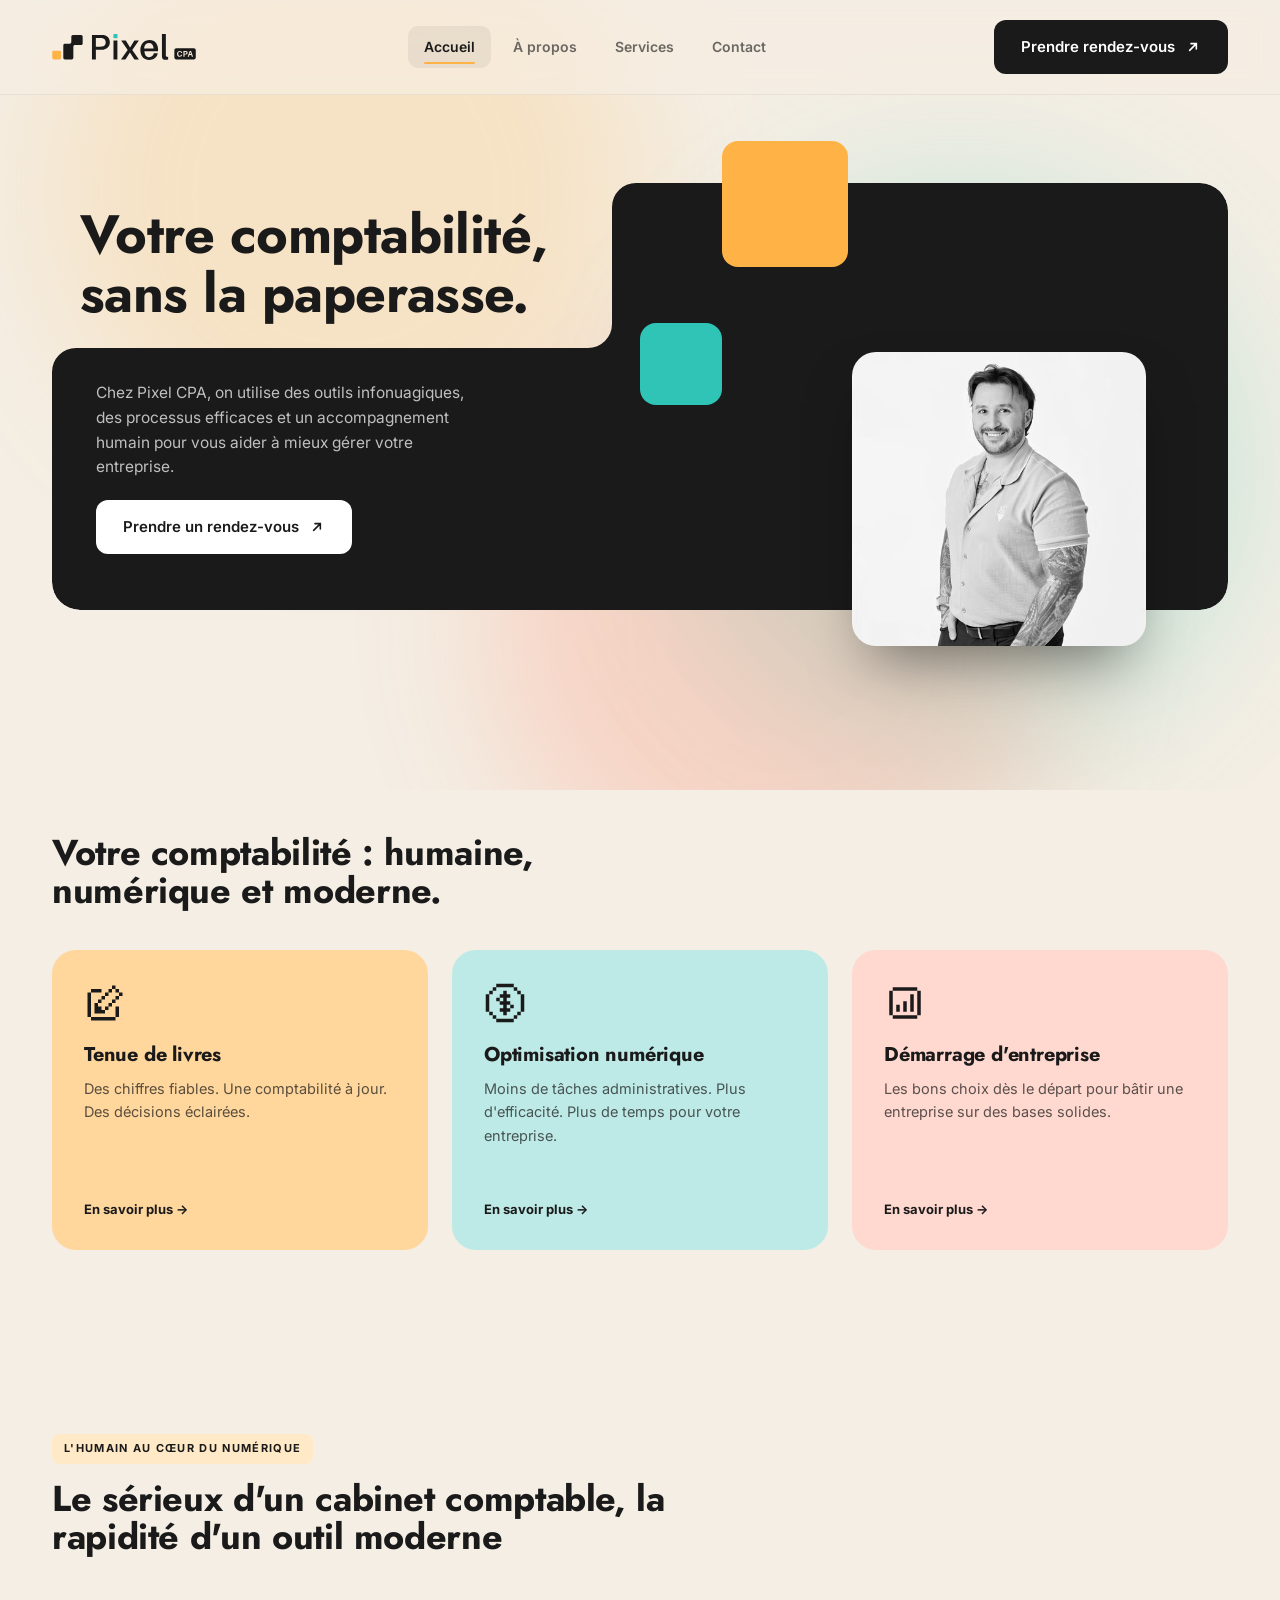
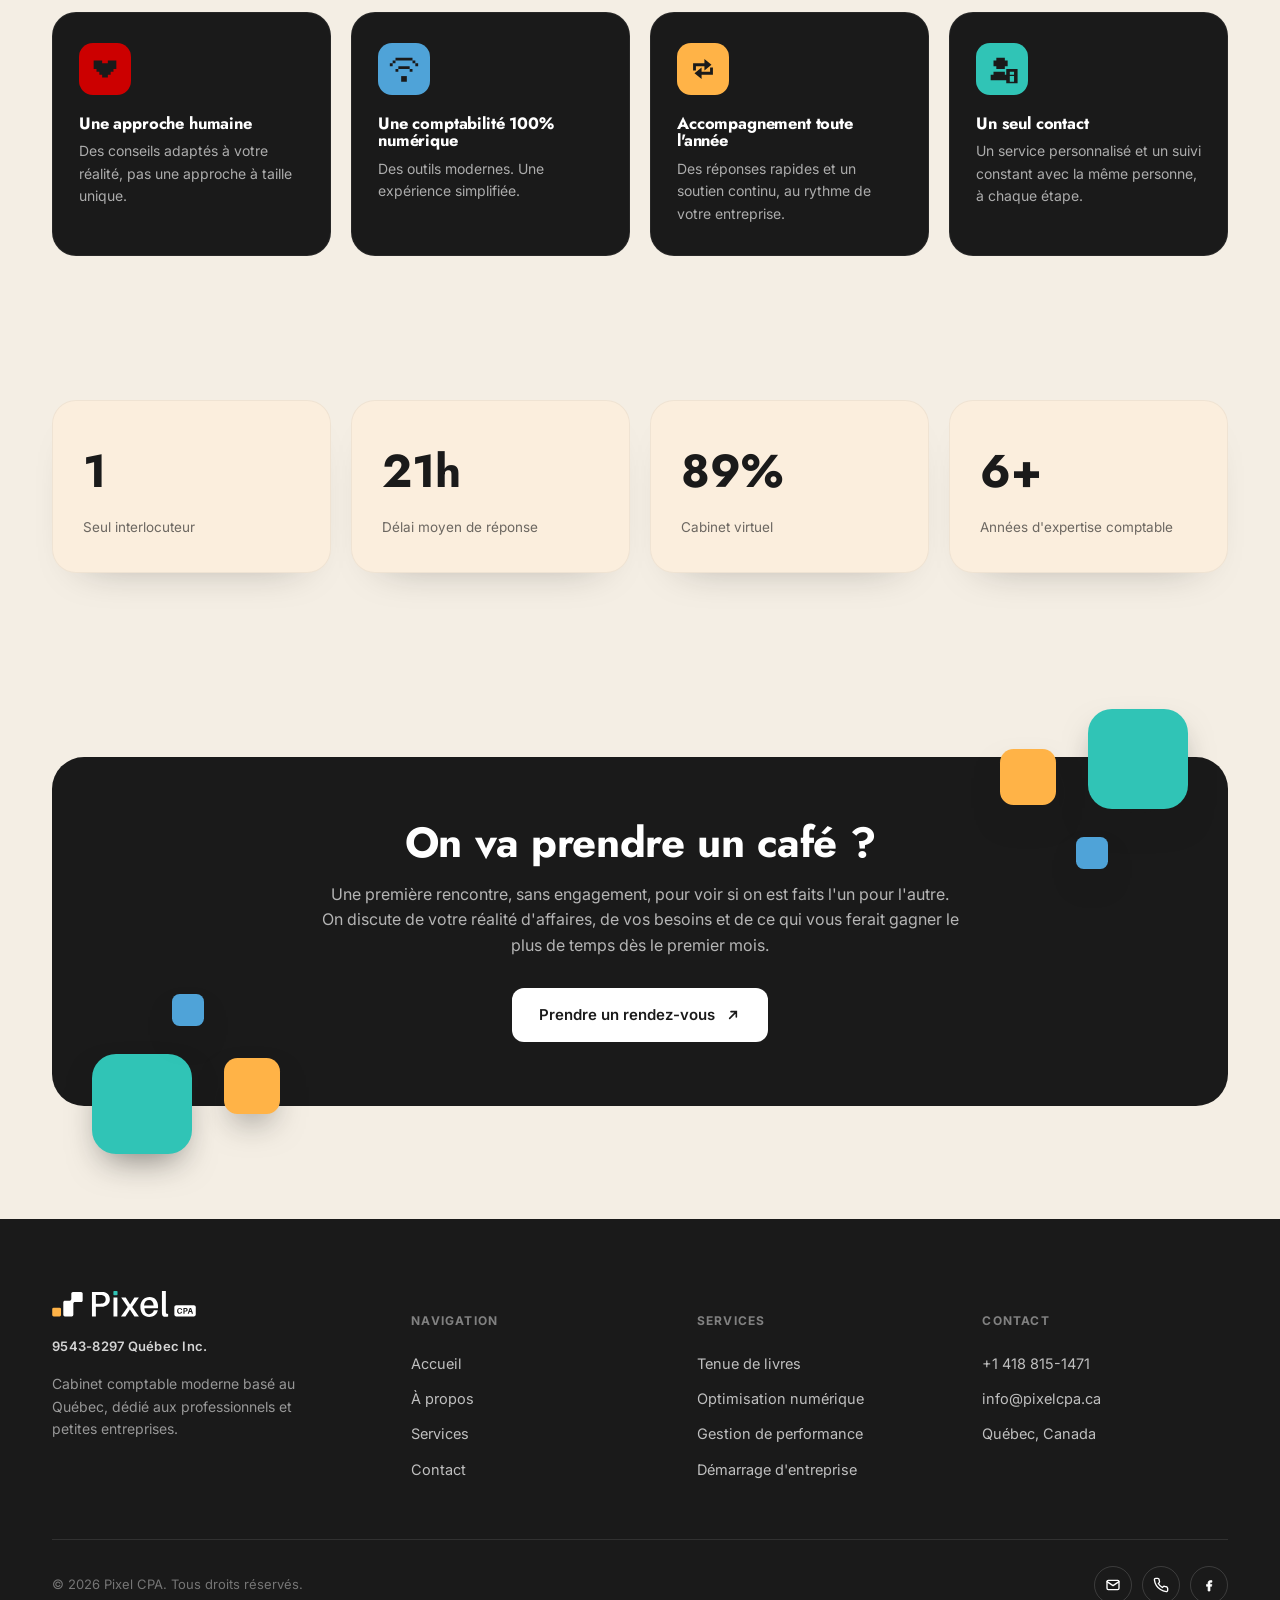
==== commit fee59e62: "Add files via upload" ====
--- a/index.html
+++ b/index.html
@@ -210,22 +210,22 @@
 
     <div class="why-grid stagger">
       <div class="why-card" data-reveal="scale" style="--i:0">
-        <span class="mark pico" style="color:var(--red);" aria-hidden="true"><svg viewBox="0 0 24 24"><path d="M7 1H17V3H7V1Z"/><path d="M5 5V3H7V5H5Z"/><path d="M3 7V5H5V7H3Z"/><path d="M3 17V7H1V17H3Z"/><path d="M5 19H3V17H5V19Z"/><path d="M7 21H5V19H7V21Z"/><path d="M17 21V23H7V21H17Z"/><path d="M19 19V21H17V19H19Z"/><path d="M21 17V19H19V17H21Z"/><path d="M21 7H23V17H21V7Z"/><path fill-rule="evenodd" clip-rule="evenodd" d="M19 5V3H17V5H19ZM19 5H21V7H19V5Z"/><path d="M17 8H19V11H17V8Z"/><path d="M9 8H11V11H9V8Z"/><path d="M17 13H19V15H17V13Z"/><path fill-rule="evenodd" clip-rule="evenodd" d="M11 15H9V13H11V15ZM11 15H17V17H11V15Z"/></svg></span>
+        <span class="mark pico" style="color:var(--red);" aria-hidden="true"><svg viewBox="0 0 24 24"><path d="M4 6H10V8H14V6H20V12H18V14H16V16H14V18H10V16H8V14H6V12H4Z"/></svg></span>
         <h4>Une approche humaine</h4>
         <p>Des conseils adaptés à votre réalité, pas une approche à taille unique.</p>
       </div>
       <div class="why-card" data-reveal="scale" style="--i:1">
-        <span class="mark pico" style="color:var(--blue-soft);" aria-hidden="true"><svg viewBox="0 0 52 52"><path d="M10.8327 6.5H41.166V10.8333H10.8327V6.5Z"/><path d="M6.49935 36.8333L6.49935 10.8333H10.8327L10.8327 32.5H41.166V10.8333H45.4994V36.8333H6.49935Z"/><path d="M6.49935 41.1667V36.8333H2.16602V45.5H49.8327V36.8333H45.4994V41.1667H6.49935Z"/></svg></span>
+        <span class="mark pico" style="color:var(--blue-soft);" aria-hidden="true"><svg viewBox="0 0 24 24"><path d="M10 17H14V21H10Z"/><path d="M6 14V12H8V10H16V12H18V14H16V12H8V14Z"/><path d="M2 10V8H4V6H6V4H18V6H20V8H22V10H20V8H18V6H6V8H4V10Z"/></svg></span>
         <h4>Une comptabilité 100% numérique</h4>
         <p>Des outils modernes. Une expérience simplifiée.</p>
       </div>
       <div class="why-card" data-reveal="scale" style="--i:2">
-        <span class="mark pico" style="color:var(--orange);" aria-hidden="true"><svg viewBox="0 0 24 24"><path d="M10 7H8V5L5 5L5 3L8 3V1H10V3L14 3V1H16V3L19 3V5L16 5V7H14V5L10 5V7Z"/><path d="M19 19V5H21V19H19Z"/><path fill-rule="evenodd" clip-rule="evenodd" d="M5 19L5 5L3 5V19H5ZM5 19H19V21L5 21L5 19Z"/><path d="M11 12H9V10H11V12Z"/><path d="M13 12H11V14H9V16H11V14H13V16H15V14H13V12Z"/><path d="M13 12V10H15V12H13Z"/></svg></span>
+        <span class="mark pico" style="color:var(--orange);" aria-hidden="true"><svg viewBox="0 0 24 24"><path d="M5 8H13V5L18 9L13 13V10H7V13H5V8Z"/><path d="M19 16H11V19L6 15L11 11V14H17V11H19V16Z"/></svg></span>
         <h4>Accompagnement toute l'année</h4>
         <p>Des réponses rapides et un soutien continu, au rythme de votre entreprise.</p>
       </div>
       <div class="why-card" data-reveal="scale" style="--i:3">
-        <span class="mark pico" style="color:var(--teal);" aria-hidden="true"><svg viewBox="0 0 24 24"><path d="M20 3H18V7H20V3Z"/><path d="M20 9V11H18V9H20Z"/><path d="M12 3V5L6 5V3H12Z"/><path d="M6 11L4 11V5L6 5V11Z"/><path fill-rule="evenodd" clip-rule="evenodd" d="M12 11L6 11V13H4L4 15H2V19H4V21H14V19H16V15H14V13H12V11ZM12 13V15H14V19H4V15H6V13H12Z"/><path d="M12 11L14 11V5L12 5V11Z"/></svg></span>
+        <span class="mark pico" style="color:var(--teal);" aria-hidden="true"><svg viewBox="0 0 24 24"><path d="M8 4H14V6H16V10H14V12H8V10H6V6H8V4Z"/><path d="M4 20V16H6V14H14V16H16V20H4Z"/><path fill-rule="evenodd" clip-rule="evenodd" d="M15 12H23V22H15V12ZM17.5 14H20.5V16H17.5V14ZM17.5 17H20.5V21H17.5V17Z"/></svg></span>
         <h4>Un seul contact</h4>
         <p>Un service personnalisé et un suivi constant avec la même personne, à chaque étape.</p>
       </div>
@@ -260,20 +260,24 @@
 <!-- ================= CTA ================= -->
 <section class="section-defer">
   <div class="wrap">
-    <div class="panel-dark cta-split" data-reveal="scale">
-      <span class="panel-blocks" aria-hidden="true">
-        <b style="width:92px;height:92px;background:var(--orange);left:44px;bottom:-48px;"></b>
-        <b style="width:58px;height:58px;background:var(--coral);left:206px;bottom:-20px;animation-delay:1.1s;"></b>
+    <div class="panel-dark" style="padding:64px 40px; text-align:center;" data-reveal="scale">
+      <span class="pixels-anim" aria-hidden="true">
+        <i class="p1" style="left:40px;bottom:-48px;background:var(--teal);"></i>
+        <i class="p2" style="left:172px;bottom:-8px;background:var(--orange);"></i>
+        <i class="p3" style="left:120px;bottom:80px;background:var(--blue-soft);"></i>
+        <i class="p1" style="right:40px;top:-48px;background:var(--teal);"></i>
+        <i class="p2" style="right:172px;top:-8px;background:var(--orange);"></i>
+        <i class="p3" style="right:120px;top:80px;background:var(--blue-soft);"></i>
       </span>
-      <div class="cta-split-head">
-        <h2>On va prendre un café ?</h2>
-      </div>
-      <div class="cta-split-body">
-        <p class="lede">Une première rencontre, sans engagement, pour voir si on est faits l'un pour l'autre. On discute de votre réalité d'affaires, de vos besoins et de ce qui vous ferait gagner le plus de temps dès le premier mois.</p>
-        <a href="contact.html" class="btn btn-primary">
-          Prendre un rendez-vous
-          <svg viewBox="0 0 24 24" fill="none" stroke="currentColor" stroke-width="2.4" stroke-linecap="round" aria-hidden="true"><path d="M7 17L17 7M9 7h8v8"/></svg>
-        </a>
+      <div class="cta-band" style="position:relative; z-index:2;">
+        <h2 style="color:var(--white);">On va prendre un café ?</h2>
+        <p class="lede" style="margin-top:16px; color:rgba(255,255,255,.68);">Une première rencontre, sans engagement, pour voir si on est faits l'un pour l'autre. On discute de votre réalité d'affaires, de vos besoins et de ce qui vous ferait gagner le plus de temps dès le premier mois.</p>
+        <div style="margin-top:30px;">
+          <a href="contact.html" class="btn btn-primary">
+            Prendre un rendez-vous
+            <svg viewBox="0 0 24 24" fill="none" stroke="currentColor" stroke-width="2.4" stroke-linecap="round" aria-hidden="true"><path d="M7 17L17 7M9 7h8v8"/></svg>
+          </a>
+        </div>
       </div>
     </div>
   </div>
@@ -288,6 +292,7 @@
         <a href="index.html" class="logo on-dark" aria-label="Pixel CPA — accueil">
           <svg class="logo-img" viewBox="0 0 1999.95 362.21" width="144" height="26" role="img" aria-label="Pixel CPA" xmlns="http://www.w3.org/2000/svg"><path d="M1861.13,250.37c-1.68-.23-4.04-.34-6.85-.34h-11.13v23.82h11.13c2.81,0,5.17-.11,6.85-.34,5.4-.78,9.22-4.27,9.22-11.57s-3.82-10.79-9.22-11.57ZM1861.13,250.37c-1.68-.23-4.04-.34-6.85-.34h-11.13v23.82h11.13c2.81,0,5.17-.11,6.85-.34,5.4-.78,9.22-4.27,9.22-11.57s-3.82-10.79-9.22-11.57ZM1973.3,197.54h-245.18c-14.72,0-26.65,11.93-26.65,26.65v104.72c0,14.72,11.93,26.65,26.65,26.65h245.18c14.72,0,26.65-11.93,26.65-26.65v-104.72c0-14.72-11.93-26.65-26.65-26.65ZM1776.43,305.32c10.12,0,15.96-6.07,17.98-15.74l.23-1.12h15.39l-.11,1.12c-1.69,16.52-14.27,27.31-34.16,27.31-21.58,0-36.41-15.17-36.41-39.89s16.07-40.79,37.53-40.79,31.92,11.46,33.49,26.74l.11,1.13h-15.51l-.22-1.13c-1.91-9.55-7.75-15.17-18.09-15.17-12.47,0-20.9,10.68-20.9,28.32,0,19.33,8.87,29.22,20.67,29.22ZM1865.74,285.54c-3.82.45-6.74.56-11.24.56h-11.35v29.22h-15.5v-77.54h26.85c4.5,0,7.42.11,11.24.56,11.8,1.35,20.9,9.33,20.9,23.6s-9.66,22.25-20.9,23.6ZM1945.21,315.32l-7.64-23.38h-26.07l-7.75,23.38h-16.52l27.98-77.54h19.44l27.42,77.54h-16.86ZM1915.43,279.7h18.21l-8.99-28.66-9.22,28.66ZM1861.13,250.37c-1.68-.23-4.04-.34-6.85-.34h-11.13v23.82h11.13c2.81,0,5.17-.11,6.85-.34,5.4-.78,9.22-4.27,9.22-11.57s-3.82-10.79-9.22-11.57Z" fill="#fff"/><path d="M712.38,14.78c53.6,6.95,90.33,41.2,90.33,101.75s-40.7,95.29-90.33,101.75c-15.88,1.98-28.29,1.98-46.65,1.98h-57.57v135h-54.6V12.8h112.17c18.36,0,30.77,0,46.65,1.99ZM701.96,174.1c23.82-4.47,43.18-21.34,43.18-57.57s-19.36-53.11-43.18-57.57c-8.93-1.49-20.84-1.99-34.74-1.99h-59.06v119.12h59.06c13.9,0,25.81-.5,34.74-1.98ZM908.11,355.26h-54.6V91.71h54.6v263.55ZM1115.18,221.26l92.81,134.01h-63.03l-62.54-99.26-62.54,99.26h-62.54l93.81-133.51-90.33-130.04h64.03l60.06,95.3,59.56-95.3h62.54l-91.82,129.54ZM1474.63,216.79c0,4.96,0,12.41-.99,21.84h-189.1c4.47,63.03,33.25,83.88,68.99,83.88,31.77,0,56.58-19.36,62.04-52.61h55.09c-11.41,62.54-61.54,92.31-119.12,92.31-70.48,0-123.59-44.67-123.59-137.98,0-83.38,53.11-139.47,129.05-139.47s117.63,57.57,117.63,132.02ZM1348.94,124.47c-37.22,0-64.02,25.31-69.98,75.94h133.51c-3.97-48.64-25.31-75.94-63.53-75.94ZM1582.97.09v276.96c0,8.7,0,16.43.5,24.17.99,14.5,7.94,19.33,31.27,17.4v37.22c-10.92,1.45-23.33,2.42-35.74,2.42-28.79,0-48.14-10.15-50.13-43.02-.5-9.67-.5-21.27-.5-36.73V.09h54.6Z" fill="#fff"/><path d="M288.23,13.15c-12.25,0-22.18,9.93-22.18,22.18v77.24c0,12.25-9.93,22.18-22.18,22.18h-67.3c-12.25,0-22.18,9.93-22.18,22.18v175.6c0,12.25,9.93,22.18,22.18,22.18h95.62c12.25,0,22.18-9.93,22.18-22.18v-157.16c0-12.25,9.93-22.18,22.18-22.18h85.31c12.25,0,22.18-9.93,22.18-22.18V35.33c0-12.25-9.93-22.18-22.18-22.18h-113.63Z" fill="#fff"/><rect y="232.46" width="122.68" height="122.68" rx="20.02" ry="20.02" fill="#ffb347"/><rect x="852" width="57.87" height="57.87" rx="9.68" ry="9.68" fill="#30c4b6"/></svg>
         </a>
+        <p class="foot-legal" style="margin:12px 0 0;font-size:13px;font-weight:600;letter-spacing:.02em;color:rgba(255,255,255,.82);">9543-8297 Québec Inc.</p>
         <p>Cabinet comptable moderne basé au Québec, dédié aux professionnels et petites entreprises.</p>
       </div>
       <nav class="foot-col" aria-label="Navigation du pied de page">
--- a/styles.css
+++ b/styles.css
@@ -2,9 +2,15 @@
    PIXEL CPA — Design tokens (from Identité Visuelle 2026)
    =========================================================== */
 
-/* Fonts are loaded from <link rel="preconnect"> + <link rel="stylesheet"> in each page's
-   <head>. An @import here would be discovered only after this file parses, delaying the
-   font request by a full round-trip. */
+/* Jost is loaded via <link> in each page's <head>. Aileron (client brand font, "je t'ai mis
+   aileron otf") is self-hosted from /assets as OTF and declared here — used site-wide. */
+@font-face{ font-family:'Aileron'; font-style:normal; font-weight:300; font-display:swap; src:url("assets/Aileron-Light.otf") format("opentype"); }
+@font-face{ font-family:'Aileron'; font-style:normal; font-weight:400; font-display:swap; src:url("assets/Aileron-Regular.otf") format("opentype"); }
+@font-face{ font-family:'Aileron'; font-style:italic;  font-weight:400; font-display:swap; src:url("assets/Aileron-Italic.otf") format("opentype"); }
+@font-face{ font-family:'Aileron'; font-style:normal; font-weight:600; font-display:swap; src:url("assets/Aileron-SemiBold.otf") format("opentype"); }
+@font-face{ font-family:'Aileron'; font-style:normal; font-weight:700; font-display:swap; src:url("assets/Aileron-Bold.otf") format("opentype"); }
+@font-face{ font-family:'Aileron'; font-style:normal; font-weight:800; font-display:swap; src:url("assets/Aileron-Heavy.otf") format("opentype"); }
+@font-face{ font-family:'Aileron'; font-style:normal; font-weight:900; font-display:swap; src:url("assets/Aileron-Black.otf") format("opentype"); }
 
 :root{
   /* primaires */
@@ -34,8 +40,8 @@
   --radius-md:   16px;
   --radius-sm:   10px;
 
-  --font-display:'Jost', sans-serif;
-  --font-body:   'Inter', sans-serif;
+  --font-display:'Aileron', 'Jost', sans-serif;
+  --font-body:   'Aileron', 'Inter', sans-serif;
 
   --ease: cubic-bezier(.22,.9,.32,1);
 
@@ -75,7 +81,7 @@
   margin:0;
   background:var(--paper);
   color:var(--ink);
-  font-family:'Inter', var(--font-body), sans-serif;
+  font-family:var(--font-body);
   font-size:16px;
   line-height:1.6;
   -webkit-font-smoothing:antialiased;
@@ -83,7 +89,7 @@
 }
 
 h1,h2,h3,h4{
-  font-family:'Inter', var(--font-display), sans-serif;
+  font-family:var(--font-display);
   font-weight:700;
   line-height:1.06;
   margin:0;
@@ -116,8 +122,8 @@
   border-radius:8px;
 }
 /* the little coloured dot was removed at the client's request (v3) */
-.eyebrow.on-dark{background:rgba(255,255,255,.1); color:var(--white);}
-.eyebrow.on-dark::before{background:var(--orange);}
+.eyebrow.on-dark{background:color-mix(in srgb, var(--accent) 26%, transparent); color:var(--white);}
+.eyebrow.on-dark::before{background:var(--accent);}
 .eyebrow.orange{background:#FFE9C7;}
 .eyebrow.orange::before{background:var(--orange);}
 
@@ -142,9 +148,7 @@
 body[class*="theme-"] .panel-pixels b:nth-child(5){ background:var(--accent-2) !important; }
 body[class*="theme-"] .panel-pixels b:nth-child(3),
 body[class*="theme-"] .panel-pixels b:nth-child(6){ background:var(--accent-2) !important; }
-/* the nav logo's two pixel marks take the page colour (client: "changer le logo pour la bonne couleur") */
-body[class*="theme-"] .nav .logo-img rect:first-of-type{ fill:var(--accent); }
-body[class*="theme-"] .nav .logo-img rect:last-of-type{  fill:var(--accent-2); }
+/* logo stays the SAME (brand orange+teal) on every page — client: "garde le logo d'accueil le même partout" */
 
 /* ---------- buttons ---------- */
 .btn{
@@ -667,12 +671,12 @@
   transition:opacity .3s ease, transform .3s ease;
 }
 .s-card:hover .go{ opacity:1; transform:translateX(0); }
-/* small FADED (pale) colour tile + solid BLACK glyph — "comme avant" (client) */
-.s-icon.orange{ background:#FFD79E; }
-.s-icon.teal{ background:#9BDDD5; }
-.s-icon.coral{ background:#FFBBA9; }
-.s-icon.blue{ background:#A9CFE8; }
-.s-icon.red{ background:#F3C4C4; }
+/* FULL brand colour tile (guide colours, bright) + solid BLACK glyph (client). Red is dark → white glyph. */
+.s-icon.orange{ background:var(--orange); }
+.s-icon.teal{ background:var(--teal); }
+.s-icon.coral{ background:var(--coral); }
+.s-icon.blue{ background:var(--blue-soft); }
+.s-icon.red{ background:var(--red); }
 
 /* ---------- pixel icons (client brand icon set) — inlined & recoloured ---------- */
 /* The delivered SVGs are solid-black pixel art. They're inlined (not referenced via
@@ -681,7 +685,7 @@
 .pico{ display:inline-block; line-height:0; color:var(--dark); }
 .pico svg{ display:block; width:100%; height:100%; }
 .pico svg path{ fill:currentColor; }
-.s-icon .pico{ width:26px; height:26px; color:var(--dark); }
+.s-icon .pico{ width:34px; height:34px; color:var(--dark); }
 
 /* ---------- deconstructed colour cards (home services preview) ---------- */
 .deco-cards{ display:grid; grid-template-columns:repeat(3,1fr); gap:24px; }
@@ -750,9 +754,9 @@
 .pixels-anim i{ position:absolute; display:block; border-radius:24%;
   box-shadow:0 16px 34px -12px rgba(26,26,26,.55);
   animation:pxBreathe 3.6s var(--ease) infinite; will-change:transform, opacity; }
-.pixels-anim i.p1{ width:62px; height:62px; background:var(--accent); }
-.pixels-anim i.p2{ width:34px; height:34px; background:var(--accent-2); animation-delay:.55s; }
-.pixels-anim i.p3{ width:20px; height:20px; background:var(--accent); animation-delay:1.15s; }
+.pixels-anim i.p1{ width:100px; height:100px; background:var(--accent); }
+.pixels-anim i.p2{ width:56px; height:56px; background:var(--accent-2); animation-delay:.55s; }
+.pixels-anim i.p3{ width:32px; height:32px; background:var(--accent); animation-delay:1.15s; }
 @keyframes pxBreathe{
   0%,100%{ transform:translate3d(0,0,0) scale(.92);  opacity:.62; }
   50%    { transform:translate3d(0,-7px,0) scale(1.06); opacity:1; }
@@ -769,10 +773,14 @@
 .quote-showcase{ position:relative; margin:0; aspect-ratio:1300 / 428.24;
   /* drop-shadow (not box-shadow) so the shadow follows the frame's staircase corner */
   filter:drop-shadow(0 22px 38px rgba(26,26,26,.24)); }
-.quote-showcase img{ width:100%; height:100%; object-fit:cover; object-position:64% 32%;
-  display:block; filter:grayscale(1) contrast(1.04);
+.quote-showcase .qs-media{ position:absolute; inset:0; display:block; overflow:hidden;
   -webkit-mask:var(--frame) center / 100% 100% no-repeat;
           mask:var(--frame) center / 100% 100% no-repeat; }
+.quote-showcase .qs-media img{ width:100%; height:100%; object-fit:cover; object-position:60% 56%;
+  display:block; filter:grayscale(1) contrast(1.04); transition:filter .5s var(--ease);
+  transform:scaleX(-1); transform-origin:center; }   /* photo mirrored (client: "reverse la photo"); mask/notch stay put */
+/* photo passes to full colour on hover (client) */
+.quote-showcase:hover .qs-media img{ filter:grayscale(0) contrast(1.04); }
 /* the " sits in the upper step of the staircase; the quote text in the wide lower step */
 .quote-showcase .quote-mark{ position:absolute; left:calc(3.4% - 20px); bottom:calc(40% - 30px); z-index:3;
   font-family:var(--font-display); font-weight:800; font-size:clamp(66px,7vw,94px); line-height:.4; color:var(--dark); }
@@ -784,7 +792,8 @@
 /* the wide-short frame can't hold the quote once narrow — stack a plain card instead */
 @media(max-width:900px){
   .quote-showcase{ aspect-ratio:auto; filter:none; }
-  .quote-showcase img{ height:280px; -webkit-mask:none; mask:none; border-radius:var(--radius-lg); }
+  .quote-showcase .qs-media{ position:static; display:block; height:280px; -webkit-mask:none; mask:none; border-radius:var(--radius-lg); }
+  .quote-showcase .qs-media img{ height:100%; }
   .quote-showcase .quote-mark{ position:static; display:block; margin:14px 0 2px 2px; font-size:56px; }
   .quote-showcase blockquote{ position:static; width:auto; min-width:0; background:var(--paper);
     padding:0 4px 6px; }
@@ -841,8 +850,8 @@
    no pastel chip. Colour comes from an inline `color:` on each `.ic`; the pico must inherit it
    (the base .pico rule would otherwise force it dark → invisible on the dark card). */
 .info-card .ic{ width:46px; height:46px; border-radius:12px; display:flex; align-items:center; justify-content:center; flex:none;
-  background:color-mix(in srgb, currentColor 26%, #fff); transition:transform .4s var(--ease); }
-.info-card .ic .pico{ width:26px; height:26px; color:var(--dark); display:block; }
+  background:currentColor; transition:transform .4s var(--ease); }
+.info-card .ic .pico{ width:30px; height:30px; color:var(--dark); display:block; }
 .info-card .ic .pico svg{ width:100% !important; height:100% !important; display:block; }
 .info-card .ic .pico svg path{ fill:var(--dark); }
 .info-card:hover .ic{ transform:rotate(-6deg) scale(1.06); }
@@ -867,8 +876,8 @@
   transition:transform .4s var(--ease), box-shadow .4s var(--ease); }
 .v-card:hover{ transform:translateY(-6px); box-shadow:0 30px 60px -30px rgba(26,26,26,.5); }
 .v-card .mark{ width:52px; height:52px; border-radius:14px; display:flex; align-items:center; justify-content:center;
-  margin-bottom:20px; background:color-mix(in srgb, currentColor 26%, #fff); transition:transform .4s var(--ease); }
-.v-card .mark svg{ width:26px; height:26px; }
+  margin-bottom:20px; background:currentColor; transition:transform .4s var(--ease); }
+.v-card .mark svg{ width:34px; height:34px; }
 .v-card .mark svg path{ fill:var(--dark); }
 .v-card:hover .mark{ transform:rotate(-6deg) scale(1.06); }
 .v-card h4{ font-size:16.5px; margin-bottom:8px; color:var(--white); }
@@ -885,8 +894,8 @@
 }
 .why-card:hover{ transform:translateY(-6px); box-shadow:0 30px 60px -30px rgba(26,26,26,.5); }
 .why-card .mark{ width:52px; height:52px; border-radius:14px; display:flex; align-items:center; justify-content:center;
-  margin-bottom:20px; background:color-mix(in srgb, currentColor 26%, #fff); transition:transform .4s var(--ease); }
-.why-card .mark svg{ width:26px; height:26px; }
+  margin-bottom:20px; background:currentColor; transition:transform .4s var(--ease); }
+.why-card .mark svg{ width:34px; height:34px; }
 .why-card .mark svg path{ fill:var(--dark); }
 .why-card:hover .mark{ transform:rotate(-6deg) scale(1.06); }
 .why-card h4{ font-size:16.5px; margin-bottom:8px; color:var(--white); }
@@ -918,7 +927,7 @@
 .faq-q .plus::before, .faq-q .plus::after{ content:''; position:absolute; background:var(--dark); border-radius:2px; }
 .faq-q .plus::before{ width:11px; height:2px; }
 .faq-q .plus::after{ width:2px; height:11px; transition:transform .3s ease; }
-.faq-item.open .plus{ background:var(--orange); transform:rotate(180deg); }
+.faq-item.open .plus{ background:var(--accent); transform:rotate(180deg); }
 .faq-item.open .plus::after{ transform:scaleY(0); }
 .faq-a{ max-height:0; overflow:hidden; transition:max-height .4s var(--ease); }
 .faq-a p{ padding:0 4px 24px; color:var(--ink-soft); font-size:14.5px; max-width:64ch; }
